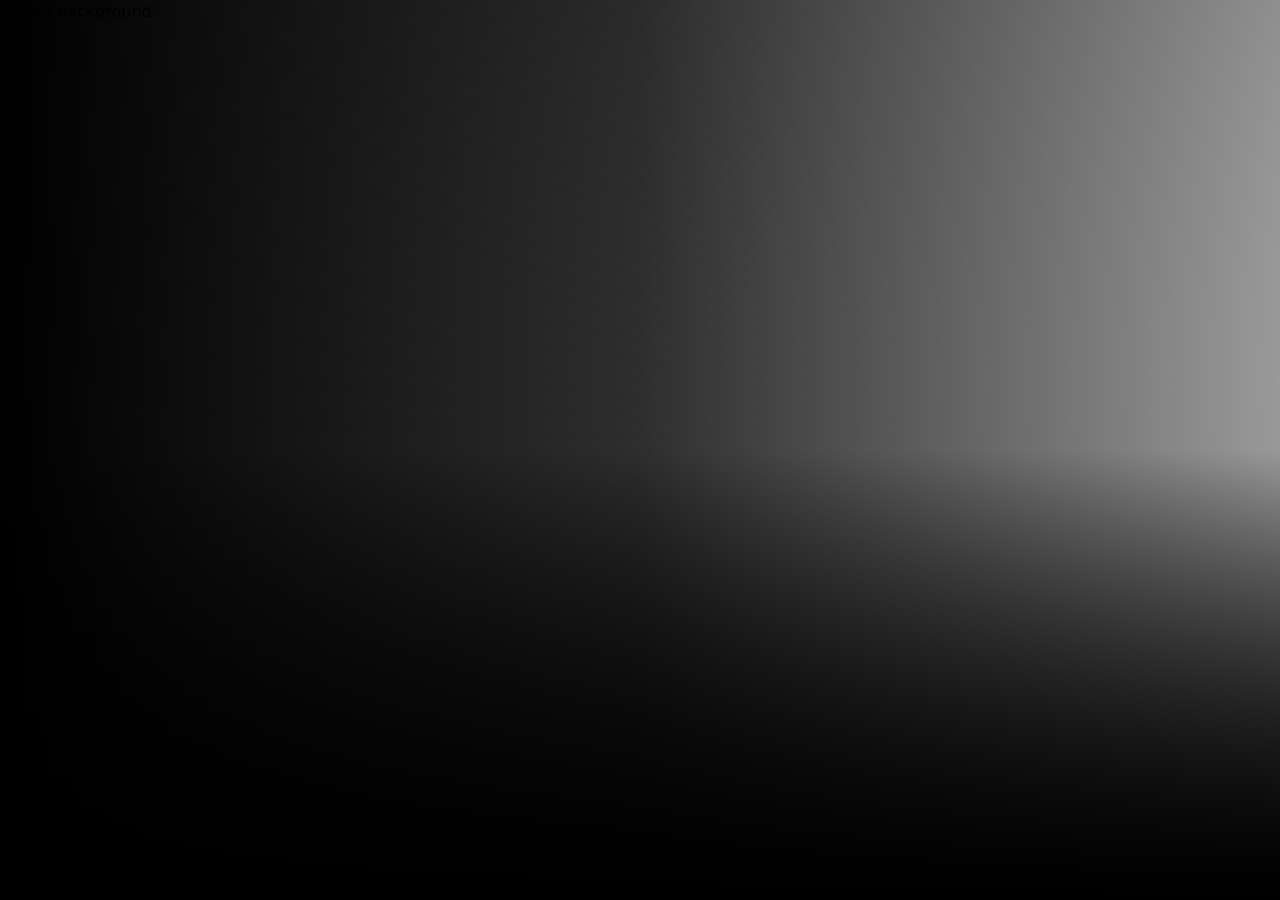
==== index.html @ 531e6e0e "project opened" ====
<!DOCTYPE html>
<html lang="en">
<head>
    <meta charset="UTF-8">
    <meta name="viewport" content="width=device-width, initial-scale=1.0">
    <title>Brutcase | A Showcase Project</title>
    <link rel="stylesheet" href="src/styles.min.css">
    <link rel="stylesheet" href="src/customs.css">
    <!-- arrow down-->
    <link rel="stylesheet" href="https://fonts.googleapis.com/css2?family=Material+Symbols+Outlined:opsz,wght,FILL,GRAD@24,400,0,0&icon_names=arrow_downward" />
</head>
<body>
    <!-- SECTION 1: HERO -->
    <section id="sec1" class="relative w-full h-screen grayscale flex items-center">
        <!-- Gradient Overlays -->
        <div class="absolute inset-0 bg-gradient-to-r from-black via-black/70 to-transparent z-[5]"></div>
        <div class="absolute inset-0 bg-gradient-to-t from-black/80 via-transparent to-black/30 z-[5]"></div>
        <div class="absolute inset-0 bg-gradient-to-t from-black via-black/40 to-black/20 z-[5]"></div>
        
        <img class="absolute bottom-0 left-1/2 -translate-x-1/2 w-full h-full object-cover object-bottom z-[1]"
            src="https://images.unsplash.com/photo-1692808615989-9ca39f10b5c3?q=80&w=2070&auto=format&fit=crop" 
            alt="hero background">
        
        <div id="content" class="reveal-scale relative z-10 flex flex-col w-full text-white px-6 md:px-12 lg:px-24">
            <p class="text-6xl md:text-8xl lg:text-9xl font-bold tracking-widest archivo">BRUTALISM</p>
            <span class="border h-px border-gray-700 w-[25%] my-4"></span>
            <p class="text-lg max-w-xl text-gray-200 playfair">An architectural movement that stripped away pretense to reveal the raw truth of structure, material, and human habitation.</p>
        </div>
        <!-- <span class="material-symbols-outlined text-gray-700 absolute left-1/2 bottom-2 z-[10]">arrow_downward</span> -->
    </section>

    <!-- SECTION 1 -->
    <section id="sec2" class="">

    </section>
    
</body>
</html>
---- src/customs.css ----
/* === FONTS === */
/* Playfair Display */
@import url('https://fonts.googleapis.com/css2?family=Playfair+Display:ital,wght@0,400..900;1,400..900&display=swap');
/* Archivo Black */
@import url('https://fonts.googleapis.com/css2?family=Archivo+Black&family=Playfair+Display:ital,wght@0,400..900;1,400..900&display=swap');
.playfair {
    font-family: "Playfair Display", serif;
    font-optical-sizing: auto;
    font-style: normal;
}
.archivo {
    font-family: "Archivo Black", sans-serif;
    font-weight: 400;
    font-style: normal;
}


/* Selection */
::selection {
    background-color: black;
    color: white;
}



/* ============================================
   CSS-ONLY REVEAL EFFECTS
   No JavaScript required
   ============================================ */

/* Base: elements start hidden, reveal on scroll into view */
.reveal {
  opacity: 0;
  transform: translateY(40px);
  animation: reveal-anim 0.9s cubic-bezier(0.16, 1, 0.3, 1) forwards;
  animation-timeline: view();
  animation-range: entry 15% cover 35%;
}

@keyframes reveal-anim {
  from {
    opacity: 0;
    transform: translateY(40px);
  }
  to {
    opacity: 1;
    transform: translateY(0);
  }
}

/* Direction variants */
.reveal-up {
  opacity: 0;
  transform: translateY(50px);
  animation: reveal-up-anim 0.9s cubic-bezier(0.16, 1, 0.3, 1) forwards;
  animation-timeline: view();
  animation-range: entry 10% cover 30%;
}

@keyframes reveal-up-anim {
  from { opacity: 0; transform: translateY(50px); }
  to { opacity: 1; transform: translateY(0); }
}

.reveal-down {
  opacity: 0;
  transform: translateY(-50px);
  animation: reveal-down-anim 0.9s cubic-bezier(0.16, 1, 0.3, 1) forwards;
  animation-timeline: view();
  animation-range: entry 10% cover 30%;
}

@keyframes reveal-down-anim {
  from { opacity: 0; transform: translateY(-50px); }
  to { opacity: 1; transform: translateY(0); }
}

.reveal-left {
  opacity: 0;
  transform: translateX(60px);
  animation: reveal-left-anim 1s cubic-bezier(0.16, 1, 0.3, 1) forwards;
  animation-timeline: view();
  animation-range: entry 10% cover 30%;
}

@keyframes reveal-left-anim {
  from { opacity: 0; transform: translateX(60px); }
  to { opacity: 1; transform: translateX(0); }
}

.reveal-right {
  opacity: 0;
  transform: translateX(-60px);
  animation: reveal-right-anim 1s cubic-bezier(0.16, 1, 0.3, 1) forwards;
  animation-timeline: view();
  animation-range: entry 10% cover 30%;
}

@keyframes reveal-right-anim {
  from { opacity: 0; transform: translateX(-60px); }
  to { opacity: 1; transform: translateX(0); }
}

/* Scale variants */
.reveal-scale {
  opacity: 0;
  transform: scale(0.9);
  animation: reveal-scale-anim 1s cubic-bezier(0.16, 1, 0.3, 1) forwards;
  animation-timeline: view();
  animation-range: entry 10% cover 35%;
}

@keyframes reveal-scale-anim {
  from { opacity: 0; transform: scale(0.9); }
  to { opacity: 1; transform: scale(1); }
}

.reveal-zoom {
  opacity: 0;
  transform: scale(1.15);
  animation: reveal-zoom-anim 1.2s cubic-bezier(0.16, 1, 0.3, 1) forwards;
  animation-timeline: view();
  animation-range: entry 5% cover 40%;
}

@keyframes reveal-zoom-anim {
  from { opacity: 0; transform: scale(1.15); }
  to { opacity: 1; transform: scale(1); }
}

/* Blur reveal */
.reveal-blur {
  opacity: 0;
  filter: blur(12px);
  animation: reveal-blur-anim 1s cubic-bezier(0.16, 1, 0.3, 1) forwards;
  animation-timeline: view();
  animation-range: entry 10% cover 35%;
}

@keyframes reveal-blur-anim {
  from { opacity: 0; filter: blur(12px); }
  to { opacity: 1; filter: blur(0); }
}

/* Clip reveal (wipe in) */
.reveal-clip {
  opacity: 0;
  clip-path: inset(0 100% 0 0);
  animation: reveal-clip-anim 1.1s cubic-bezier(0.16, 1, 0.3, 1) forwards;
  animation-timeline: view();
  animation-range: entry 10% cover 35%;
}

@keyframes reveal-clip-anim {
  from { opacity: 0; clip-path: inset(0 100% 0 0); }
  to { opacity: 1; clip-path: inset(0 0 0 0); }
}

.reveal-clip-up {
  opacity: 0;
  clip-path: inset(100% 0 0 0);
  animation: reveal-clip-up-anim 1s cubic-bezier(0.16, 1, 0.3, 1) forwards;
  animation-timeline: view();
  animation-range: entry 10% cover 35%;
}

@keyframes reveal-clip-up-anim {
  from { opacity: 0; clip-path: inset(100% 0 0 0); }
  to { opacity: 1; clip-path: inset(0 0 0 0); }
}

/* Rotate reveal */
.reveal-rotate {
  opacity: 0;
  transform: rotate(-5deg) translateY(30px);
  transform-origin: left center;
  animation: reveal-rotate-anim 1s cubic-bezier(0.16, 1, 0.3, 1) forwards;
  animation-timeline: view();
  animation-range: entry 10% cover 35%;
}

@keyframes reveal-rotate-anim {
  from { opacity: 0; transform: rotate(-5deg) translateY(30px); }
  to { opacity: 1; transform: rotate(0) translateY(0); }
}

/* ============================================
   STAGGER (nth-child delays)
   ============================================ */

.stagger > * {
  opacity: 0;
  transform: translateY(25px);
  animation: stagger-anim 0.7s cubic-bezier(0.16, 1, 0.3, 1) forwards;
  animation-timeline: view();
  animation-range: entry 10% cover 30%;
}

.stagger > *:nth-child(1) { animation-delay: 0s; }
.stagger > *:nth-child(2) { animation-delay: 0.1s; }
.stagger > *:nth-child(3) { animation-delay: 0.2s; }
.stagger > *:nth-child(4) { animation-delay: 0.3s; }
.stagger > *:nth-child(5) { animation-delay: 0.4s; }
.stagger > *:nth-child(6) { animation-delay: 0.5s; }
.stagger > *:nth-child(7) { animation-delay: 0.6s; }
.stagger > *:nth-child(8) { animation-delay: 0.7s; }

@keyframes stagger-anim {
  from { opacity: 0; transform: translateY(25px); }
  to { opacity: 1; transform: translateY(0); }
}

/* ============================================
   FALLBACK: @supports for older browsers
   Uses :target and scroll-margin as primitive
   ============================================ */

@supports not (animation-timeline: view()) {
  .reveal,
  .reveal-up,
  .reveal-down,
  .reveal-left,
  .reveal-right,
  .reveal-scale,
  .reveal-zoom,
  .reveal-blur,
  .reveal-clip,
  .reveal-clip-up,
  .reveal-rotate,
  .stagger > * {
    opacity: 1;
    transform: none;
    filter: none;
    clip-path: none;
    animation: none;
  }
}

/* ============================================
   SCROLL-PROGRESS BAR (CSS-only)
   ============================================ */

.progress-bar {
  position: fixed;
  top: 0;
  left: 0;
  height: 2px;
  background: currentColor;
  transform-origin: left;
  animation: progress-grow linear;
  animation-timeline: scroll(root);
  z-index: 9999;
}

@keyframes progress-grow {
  from { transform: scaleX(0); }
  to { transform: scaleX(1); }
}

/* ============================================
   PARALLAX (CSS-only)
   ============================================ */

.parallax {
  transform: translateY(calc(var(--parallax-speed, 0.2) * 100px));
  animation: parallax-anim linear;
  animation-timeline: scroll(root);
}

@keyframes parallax-anim {
  from { transform: translateY(calc(var(--parallax-speed, 0.2) * -50px)); }
  to { transform: translateY(calc(var(--parallax-speed, 0.2) * 50px)); }
}

.parallax-slow { --parallax-speed: 0.1; }
.parallax-fast { --parallax-speed: 0.4; }
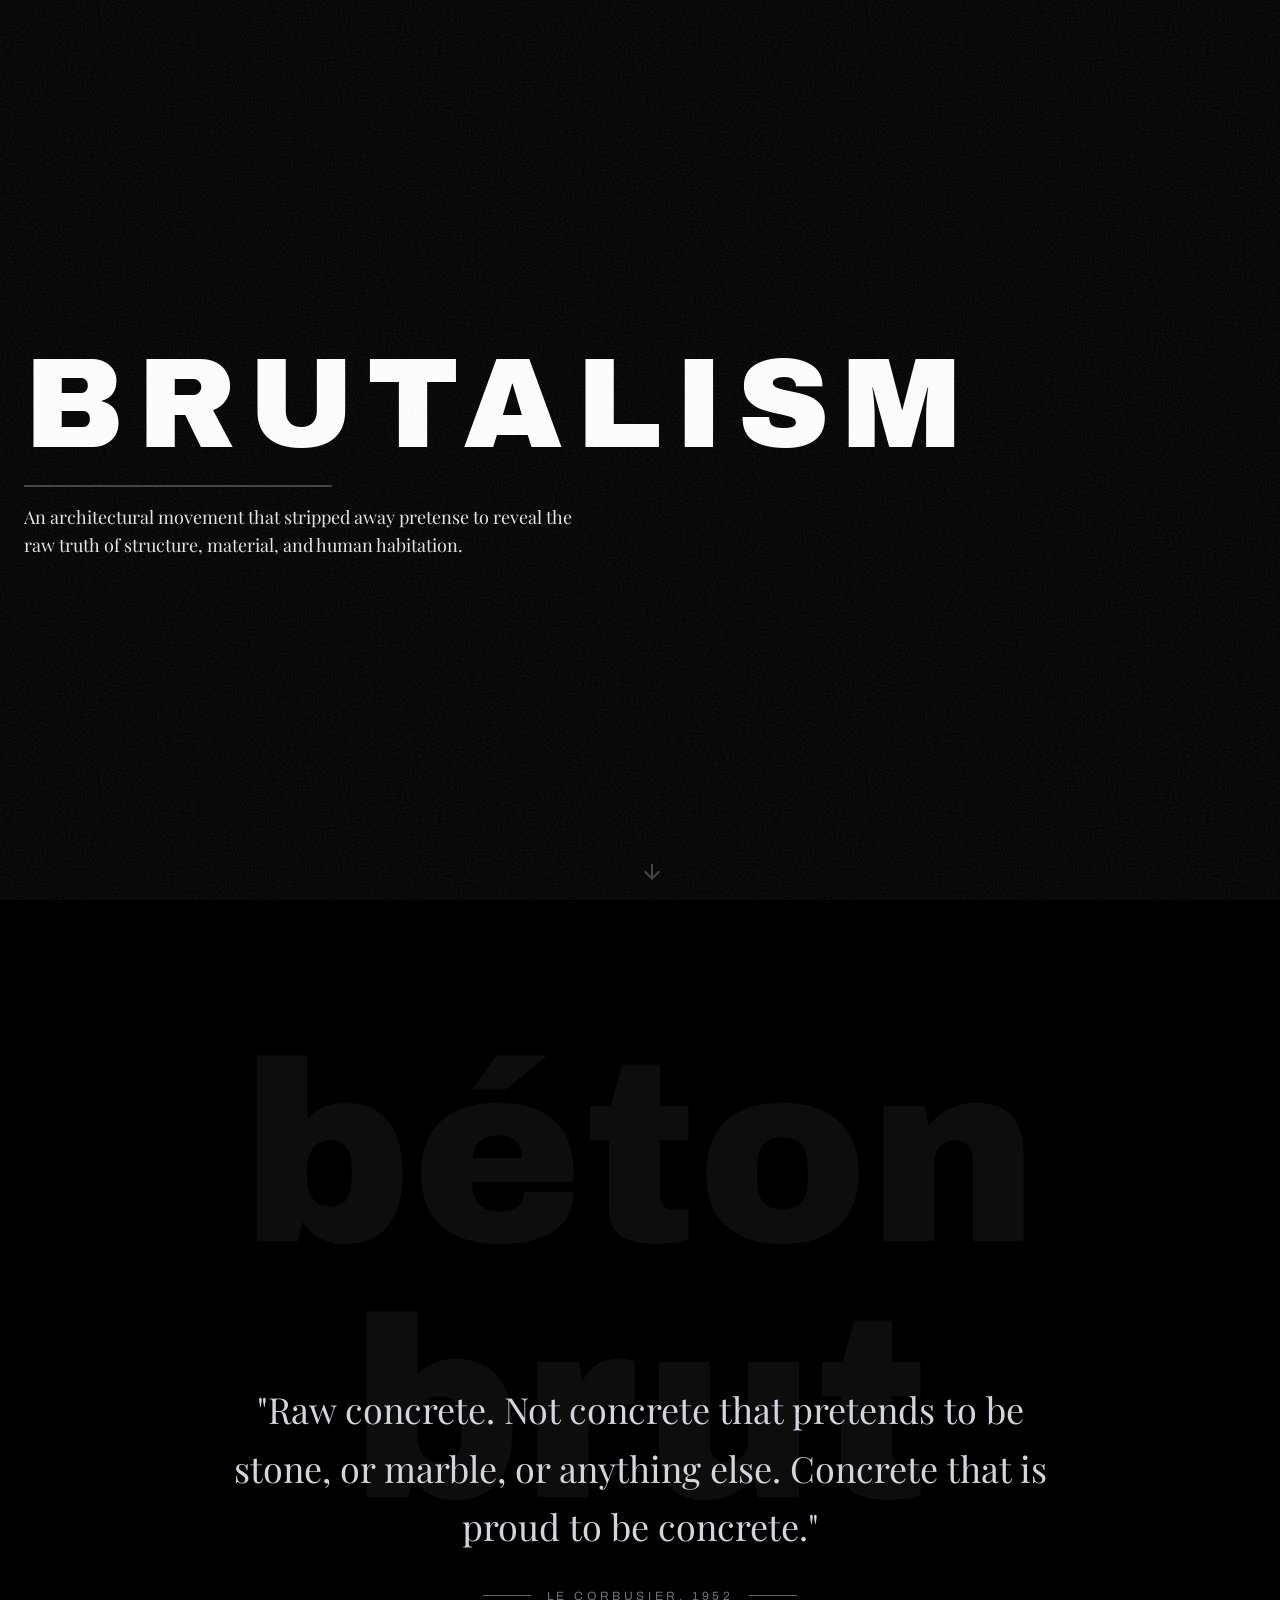
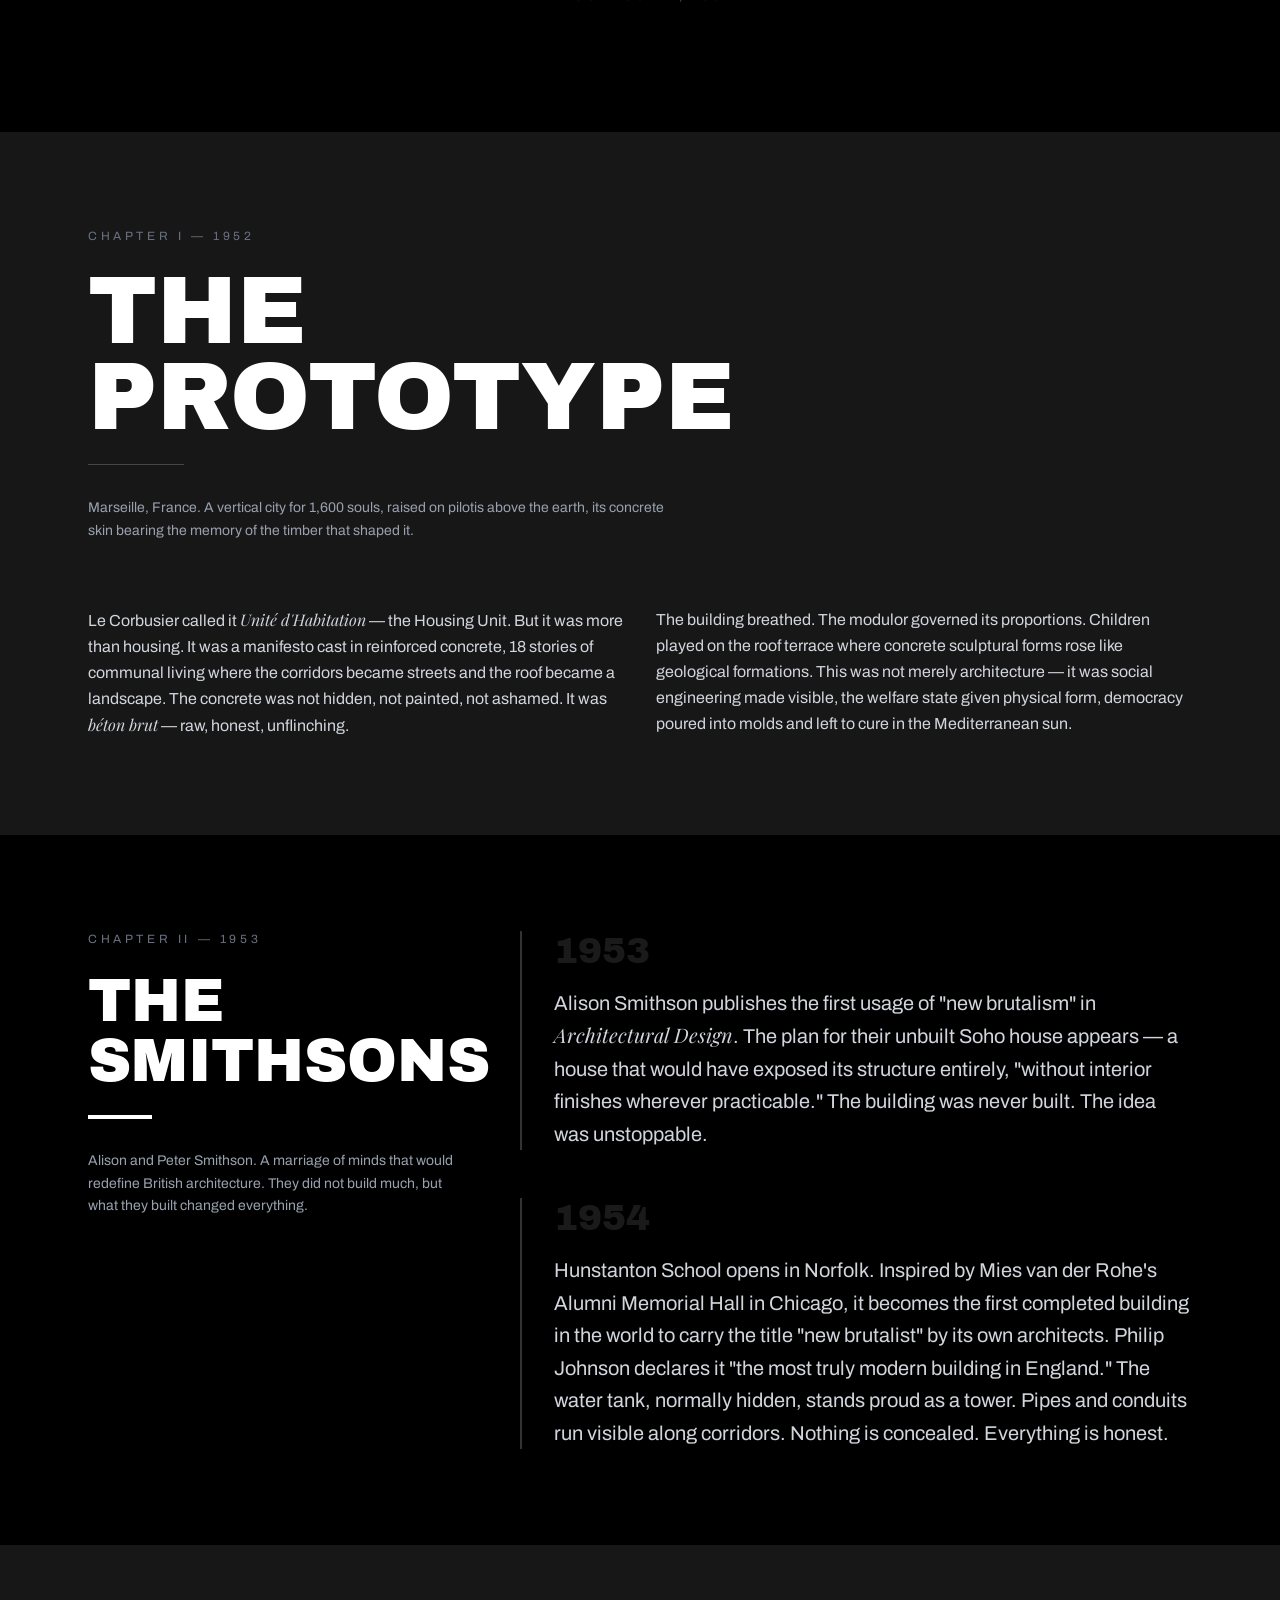
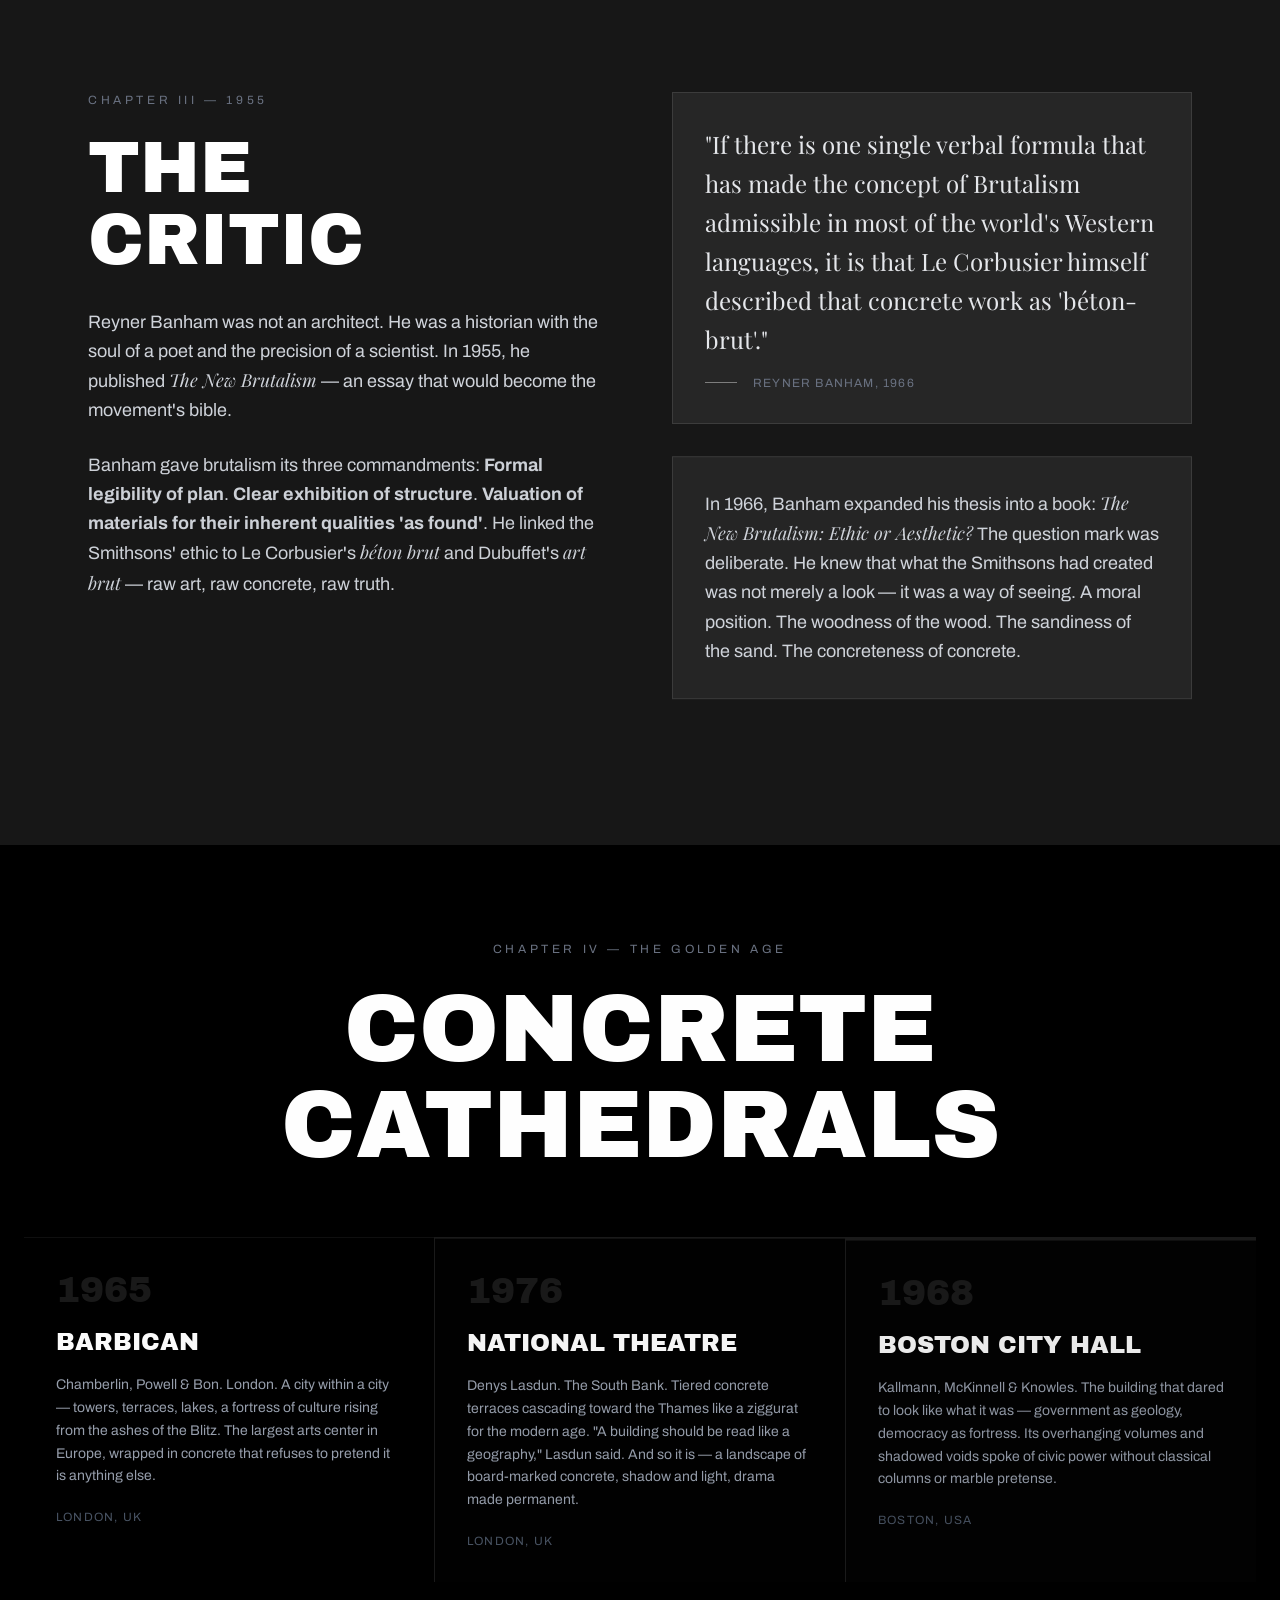
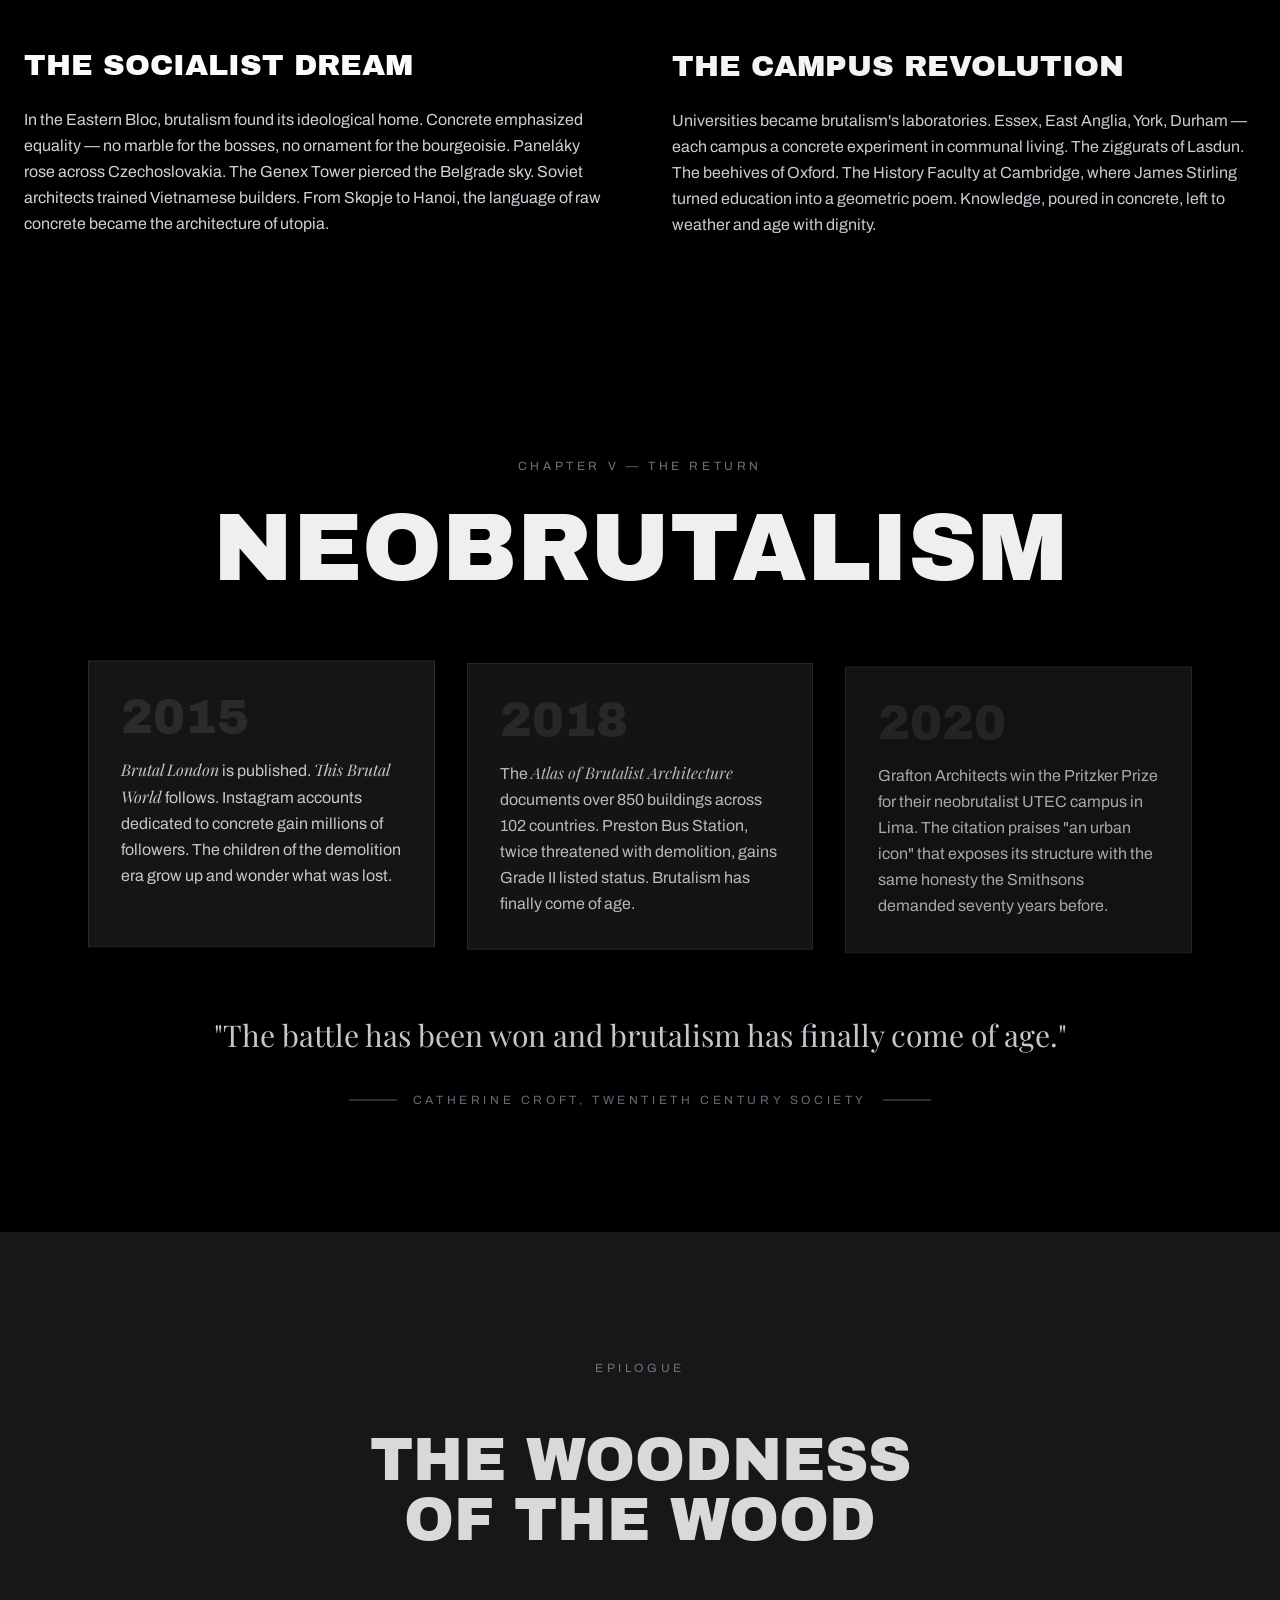
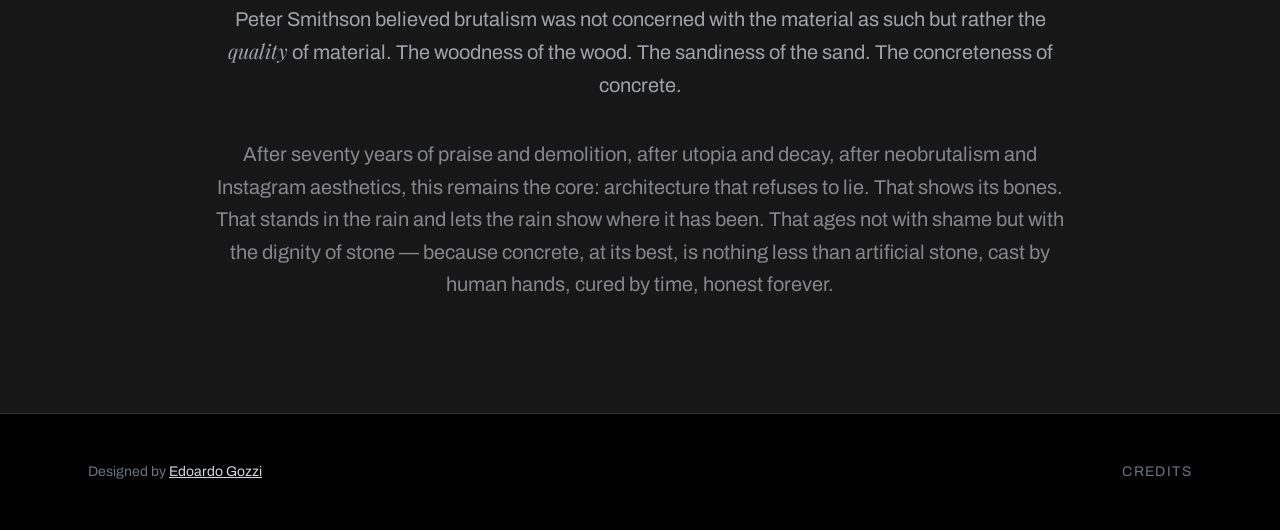
==== commit 5e918f23: "history done" ====
--- a/index.html
+++ b/index.html
@@ -1,5 +1,6 @@
 <!DOCTYPE html>
 <html lang="en">
+
 <head>
     <meta charset="UTF-8">
     <meta name="viewport" content="width=device-width, initial-scale=1.0">
@@ -7,32 +8,331 @@
     <link rel="stylesheet" href="src/styles.min.css">
     <link rel="stylesheet" href="src/customs.css">
     <!-- arrow down-->
-    <link rel="stylesheet" href="https://fonts.googleapis.com/css2?family=Material+Symbols+Outlined:opsz,wght,FILL,GRAD@24,400,0,0&icon_names=arrow_downward" />
+    <link rel="stylesheet"
+        href="https://fonts.googleapis.com/css2?family=Material+Symbols+Outlined:opsz,wght,FILL,GRAD@24,400,0,0&icon_names=arrow_downward" />
+    <!-- JS -->
+    <script type="module" src="src/app.js"></script>
 </head>
-<body>
+
+<body class="bg-black">
+    <!-- noise overlay -->
+    <div class="noise-overlay"></div>
     <!-- SECTION 1: HERO -->
-    <section id="sec1" class="relative w-full h-screen grayscale flex items-center">
+    <section id="sec1" class="relative flex items-center w-full h-screen grayscale">
         <!-- Gradient Overlays -->
         <div class="absolute inset-0 bg-gradient-to-r from-black via-black/70 to-transparent z-[5]"></div>
         <div class="absolute inset-0 bg-gradient-to-t from-black/80 via-transparent to-black/30 z-[5]"></div>
         <div class="absolute inset-0 bg-gradient-to-t from-black via-black/40 to-black/20 z-[5]"></div>
-        
-        <img class="absolute bottom-0 left-1/2 -translate-x-1/2 w-full h-full object-cover object-bottom z-[1]"
-            src="https://images.unsplash.com/photo-1692808615989-9ca39f10b5c3?q=80&w=2070&auto=format&fit=crop" 
+
+        <img class="absolute bottom-0 left-1/2 -translate-x-1/2 w-full h-full object-cover object-bottom z-[1] pointer-events-none"
+            src="https://images.unsplash.com/photo-1692808615989-9ca39f10b5c3?q=80&w=2070&auto=format&fit=crop"
             alt="hero background">
-        
-        <div id="content" class="reveal-scale relative z-10 flex flex-col w-full text-white px-6 md:px-12 lg:px-24">
-            <p class="text-6xl md:text-8xl lg:text-9xl font-bold tracking-widest archivo">BRUTALISM</p>
-            <span class="border h-px border-gray-700 w-[25%] my-4"></span>
-            <p class="text-lg max-w-xl text-gray-200 playfair">An architectural movement that stripped away pretense to reveal the raw truth of structure, material, and human habitation.</p>
-        </div>
-        <!-- <span class="material-symbols-outlined text-gray-700 absolute left-1/2 bottom-2 z-[10]">arrow_downward</span> -->
-    </section>
-
-    <!-- SECTION 1 -->
-    <section id="sec2" class="">
-
-    </section>
-    
+
+        <div id="content" class="relative z-10 flex flex-col w-full px-6 text-white">
+            <p class="text-6xl tracking-widest md:text-8xl lg:text-9xl archivo-display reveal-up">BRUTALISM</p>
+            <span class="border h-px border-gray-700 w-[25%] my-4 reveal-up delay-100"></span>
+            <p class="max-w-xl text-lg text-gray-200 delay-200 playfair reveal-up">An architectural movement that
+                stripped away pretense to reveal the raw truth of structure, material, and human habitation.</p>
+        </div>
+        <span
+            class="material-symbols-outlined text-gray-700 absolute left-1/2 bottom-4 z-[10] pointer-events-none">arrow_downward</span>
+    </section>
+
+    <!-- PRE-SECTION -->
+    <div class="relative py-32 bg-black archivo">
+        <div class="max-w-4xl px-6 mx-auto text-center">
+            <span class="text-[10rem] md:text-[16rem] archivo-display text-white/5 leading-none block select-none">béton
+                brut</span>
+            <div class="relative -mt-24 md:-mt-40">
+                <p class="text-2xl italic leading-relaxed text-gray-300 md:text-4xl playfair reveal-up">
+                    "Raw concrete. Not concrete that pretends to be stone, or marble, or anything else. Concrete that is
+                    proud to be concrete."
+                </p>
+                <div class="flex items-center justify-center gap-4 mt-8">
+                    <div class="w-12 h-px bg-white/40"></div>
+                    <span class="text-xs tracking-[0.3em] text-gray-500 uppercase">Le Corbusier, 1952</span>
+                    <div class="w-12 h-px bg-white/40"></div>
+                </div>
+            </div>
+        </div>
+    </div>
+
+    <section id="sec2" class="relative text-white bg-neutral-900 archivo">
+        <div class="max-w-6xl px-6 py-24 mx-auto">
+
+            <!-- Titolo + sottotitolo -->
+            <div class="mb-16">
+                <span class="text-xs tracking-[0.3em] text-gray-500 uppercase block mb-6">Chapter I — 1952</span>
+                <h2 class="text-6xl md:text-8xl archivo-display mb-6 leading-[0.9] reveal-up">
+                    THE<br>PROTOTYPE
+                </h2>
+                <div class="w-24 h-px mb-8 bg-white/20"></div>
+                <p class="max-w-xl text-sm leading-relaxed text-gray-400">
+                    Marseille, France. A vertical city for 1,600 souls, raised on pilotis above the earth, its
+                    concrete skin bearing the memory of the timber that shaped it.
+                </p>
+            </div>
+
+            <!-- Paragrafi affiancati, larghezza piena -->
+            <div class="grid gap-8 md:grid-cols-2">
+                <p class="leading-relaxed text-gray-300 delay-100 reveal-up">
+                    Le Corbusier called it <em>Unité d'Habitation</em> — the Housing Unit. But it was more than
+                    housing. It was a manifesto cast in reinforced concrete, 18 stories of communal living where
+                    the corridors became streets and the roof became a landscape. The concrete was not hidden,
+                    not painted, not ashamed. It was <em>béton brut</em> — raw, honest, unflinching.
+                </p>
+                <p class="leading-relaxed text-gray-300 delay-200 reveal-up">
+                    The building breathed. The modulor governed its proportions. Children played on the roof
+                    terrace where concrete sculptural forms rose like geological formations. This was not merely
+                    architecture — it was social engineering made visible, the welfare state given physical
+                    form, democracy poured into molds and left to cure in the Mediterranean sun.
+                </p>
+            </div>
+
+        </div>
+    </section>
+
+    <section id="sec3" class="relative text-white bg-black archivo">
+        <div class="max-w-6xl px-6 py-24 mx-auto">
+            <div class="flex flex-col gap-16 md:flex-row">
+                <div class="md:w-1/3">
+                    <span class="text-xs tracking-[0.3em] text-gray-500 uppercase block mb-6">Chapter II — 1953</span>
+                    <h2 class="mb-6 text-5xl md:text-6xl archivo-display reveal-up">
+                        THE<br>SMITHSONS
+                    </h2>
+                    <div class="w-16 h-1 mb-6 bg-white reveal-up"></div>
+                    <p class="text-sm leading-relaxed text-gray-400 delay-100 reveal-up">
+                        Alison and Peter Smithson. A marriage of minds that would redefine British architecture. They
+                        did not build much, but what they built changed everything.
+                    </p>
+                </div>
+
+                <div class="space-y-12 md:w-2/3">
+                    <div class="pl-8 border-l-2 border-white/20 reveal-up">
+                        <span class="block mb-4 text-4xl archivo-display text-white/10">1953</span>
+                        <p class="text-xl leading-relaxed text-gray-300">
+                            Alison Smithson publishes the first usage of "new brutalism" in <em>Architectural
+                                Design</em>. The plan for their unbuilt Soho house appears — a house that would have
+                            exposed its structure entirely, "without interior finishes wherever practicable." The
+                            building was never built. The idea was unstoppable.
+                        </p>
+                    </div>
+
+                    <div class="pl-8 delay-100 border-l-2 border-white/20 reveal-up">
+                        <span class="block mb-4 text-4xl archivo-display text-white/10">1954</span>
+                        <p class="text-xl leading-relaxed text-gray-300">
+                            Hunstanton School opens in Norfolk. Inspired by Mies van der Rohe's Alumni Memorial Hall in
+                            Chicago, it becomes the first completed building in the world to carry the title "new
+                            brutalist" by its own architects. Philip Johnson declares it "the most truly modern building
+                            in England." The water tank, normally hidden, stands proud as a tower. Pipes and conduits
+                            run visible along corridors. Nothing is concealed. Everything is honest.
+                        </p>
+                    </div>
+                </div>
+            </div>
+        </div>
+    </section>
+
+    <section id="sec4" class="relative flex items-center min-h-screen text-white bg-neutral-900 archivo">
+        <div class="max-w-6xl px-6 py-24 mx-auto">
+            <div class="grid items-start gap-16 md:grid-cols-2">
+                <div>
+                    <span class="text-xs tracking-[0.3em] text-gray-500 uppercase block mb-6">Chapter III — 1955</span>
+                    <h2 class="mb-8 text-5xl md:text-7xl archivo-display reveal-up">
+                        THE<br>CRITIC
+                    </h2>
+                    <p class="mb-6 text-lg leading-relaxed text-gray-300 delay-100 reveal-up">
+                        Reyner Banham was not an architect. He was a historian with the soul of a poet and the precision
+                        of a scientist. In 1955, he published <em>The New Brutalism</em> — an essay that would become
+                        the movement's bible.
+                    </p>
+                    <p class="text-lg leading-relaxed text-gray-300 delay-200 reveal-up">
+                        Banham gave brutalism its three commandments: <strong>Formal legibility of plan</strong>.
+                        <strong>Clear exhibition of structure</strong>. <strong>Valuation of materials for their
+                            inherent qualities 'as found'</strong>. He linked the Smithsons' ethic to Le Corbusier's
+                        <em>béton brut</em> and Dubuffet's <em>art brut</em> — raw art, raw concrete, raw truth.
+                    </p>
+                </div>
+
+                <div class="space-y-8">
+                    <div class="p-8 border bg-neutral-800 border-white/10 reveal-up">
+                        <p class="mb-4 text-2xl italic leading-relaxed text-gray-200 playfair">
+                            "If there is one single verbal formula that has made the concept of Brutalism admissible in
+                            most of the world's Western languages, it is that Le Corbusier himself described that
+                            concrete work as 'béton-brut'."
+                        </p>
+                        <div class="flex items-center gap-4">
+                            <div class="w-8 h-px bg-white/40"></div>
+                            <span class="text-xs tracking-widest text-gray-500 uppercase">Reyner Banham, 1966</span>
+                        </div>
+                    </div>
+
+                    <div class="p-8 delay-100 border bg-neutral-800 border-white/10 reveal-up">
+                        <p class="text-lg leading-relaxed text-gray-300">
+                            In 1966, Banham expanded his thesis into a book: <em>The New Brutalism: Ethic or
+                                Aesthetic?</em> The question mark was deliberate. He knew that what the Smithsons had
+                            created was not merely a look — it was a way of seeing. A moral position. The woodness of
+                            the wood. The sandiness of the sand. The concreteness of concrete.
+                        </p>
+                    </div>
+                </div>
+            </div>
+        </div>
+    </section>
+
+    <section id="sec5" class="relative text-white bg-black archivo">
+        <div class="px-6 py-24 mx-auto max-w-7xl">
+            <div class="mb-16 text-center">
+                <span class="text-xs tracking-[0.3em] text-gray-500 uppercase block mb-6">Chapter IV — The Golden
+                    Age</span>
+                <h2 class="text-6xl md:text-8xl archivo-display reveal-up">
+                    CONCRETE CATHEDRALS
+                </h2>
+            </div>
+
+            <div class="grid gap-px md:grid-cols-3 bg-white/10">
+                <!-- Barbican -->
+                <div class="p-8 bg-black reveal-up">
+                    <span class="block mb-4 text-4xl archivo-display text-white/10">1965</span>
+                    <h3 class="mb-4 text-2xl archivo-display">BARBICAN</h3>
+                    <p class="mb-4 text-sm leading-relaxed text-gray-400">
+                        Chamberlin, Powell & Bon. London. A city within a city — towers, terraces, lakes, a fortress of
+                        culture rising from the ashes of the Blitz. The largest arts center in Europe, wrapped in
+                        concrete that refuses to pretend it is anything else.
+                    </p>
+                    <span class="text-xs tracking-widest text-gray-600 uppercase">London, UK</span>
+                </div>
+
+                <!-- National Theatre -->
+                <div class="p-8 delay-100 bg-black reveal-up">
+                    <span class="block mb-4 text-4xl archivo-display text-white/10">1976</span>
+                    <h3 class="mb-4 text-2xl archivo-display">NATIONAL THEATRE</h3>
+                    <p class="mb-4 text-sm leading-relaxed text-gray-400">
+                        Denys Lasdun. The South Bank. Tiered concrete terraces cascading toward the Thames like a
+                        ziggurat for the modern age. "A building should be read like a geography," Lasdun said. And so
+                        it is — a landscape of board-marked concrete, shadow and light, drama made permanent.
+                    </p>
+                    <span class="text-xs tracking-widest text-gray-600 uppercase">London, UK</span>
+                </div>
+
+                <!-- Boston City Hall -->
+                <div class="p-8 delay-200 bg-black reveal-up">
+                    <span class="block mb-4 text-4xl archivo-display text-white/10">1968</span>
+                    <h3 class="mb-4 text-2xl archivo-display">BOSTON CITY HALL</h3>
+                    <p class="mb-4 text-sm leading-relaxed text-gray-400">
+                        Kallmann, McKinnell & Knowles. The building that dared to look like what it was — government as
+                        geology, democracy as fortress. Its overhanging volumes and shadowed voids spoke of civic power
+                        without classical columns or marble pretense.
+                    </p>
+                    <span class="text-xs tracking-widest text-gray-600 uppercase">Boston, USA</span>
+                </div>
+            </div>
+
+            <div class="grid gap-16 mt-16 md:grid-cols-2">
+                <div class="reveal-up">
+                    <h3 class="mb-6 text-3xl archivo-display">THE SOCIALIST DREAM</h3>
+                    <p class="leading-relaxed text-gray-300">
+                        In the Eastern Bloc, brutalism found its ideological home. Concrete emphasized equality — no
+                        marble for the bosses, no ornament for the bourgeoisie. Paneláky rose across Czechoslovakia. The
+                        Genex Tower pierced the Belgrade sky. Soviet architects trained Vietnamese builders. From Skopje
+                        to Hanoi, the language of raw concrete became the architecture of utopia.
+                    </p>
+                </div>
+                <div class="delay-100 reveal-up">
+                    <h3 class="mb-6 text-3xl archivo-display">THE CAMPUS REVOLUTION</h3>
+                    <p class="leading-relaxed text-gray-300">
+                        Universities became brutalism's laboratories. Essex, East Anglia, York, Durham — each campus a
+                        concrete experiment in communal living. The ziggurats of Lasdun. The beehives of Oxford. The
+                        History Faculty at Cambridge, where James Stirling turned education into a geometric poem.
+                        Knowledge, poured in concrete, left to weather and age with dignity.
+                    </p>
+                </div>
+            </div>
+        </div>
+    </section>
+
+    <section id="sec6" class="relative flex items-center justify-center min-h-screen text-white bg-black archivo">
+        <div class="w-full max-w-6xl px-6 py-24 mx-auto">
+            <div class="items-center w-full mb-16 text-center">
+                <span class="text-xs tracking-[0.3em] text-gray-500 uppercase block mb-6">Chapter V — The Return</span>
+                <h2 class="text-6xl md:text-8xl archivo-display reveal-up">
+                    NEOBRUTALISM
+                </h2>
+            </div>
+
+            <div class="grid gap-8 mb-16 md:grid-cols-3">
+                <div class="p-8 border bg-neutral-900 border-white/10 reveal-up">
+                    <span class="block mb-4 text-5xl archivo-display text-white/10">2015</span>
+                    <p class="leading-relaxed text-gray-300">
+                        <em>Brutal London</em> is published. <em>This Brutal World</em> follows. Instagram accounts
+                        dedicated to concrete gain millions of followers. The children of the demolition era grow up and
+                        wonder what was lost.
+                    </p>
+                </div>
+
+                <div class="p-8 delay-100 border bg-neutral-900 border-white/10 reveal-up">
+                    <span class="block mb-4 text-5xl archivo-display text-white/10">2018</span>
+                    <p class="leading-relaxed text-gray-300">
+                        The <em>Atlas of Brutalist Architecture</em> documents over 850 buildings across 102 countries.
+                        Preston Bus Station, twice threatened with demolition, gains Grade II listed status. Brutalism
+                        has finally come of age.
+                    </p>
+                </div>
+
+                <div class="p-8 delay-200 border bg-neutral-900 border-white/10 reveal-up">
+                    <span class="block mb-4 text-5xl archivo-display text-white/10">2020</span>
+                    <p class="leading-relaxed text-gray-300">
+                        Grafton Architects win the Pritzker Prize for their neobrutalist UTEC campus in Lima. The
+                        citation praises "an urban icon" that exposes its structure with the same honesty the Smithsons
+                        demanded seventy years before.
+                    </p>
+                </div>
+            </div>
+
+            <div class="w-full mx-auto text-center reveal-up">
+                <p class="mb-8 text-2xl italic leading-relaxed text-gray-300 md:text-3xl playfair">
+                    "The battle has been won and brutalism has finally come of age."
+                </p>
+                <div class="flex items-center justify-center gap-4">
+                    <div class="w-12 h-px bg-white/40"></div>
+                    <span class="text-xs tracking-[0.3em] text-gray-500 uppercase">Catherine Croft, Twentieth Century
+                        Society</span>
+                    <div class="w-12 h-px bg-white/40"></div>
+                </div>
+            </div>
+        </div>
+    </section>
+
+    <section id="sec7" class="relative py-32 text-white bg-neutral-900 archivo">
+        <div class="max-w-4xl px-6 mx-auto text-center">
+            <span class="text-xs tracking-[0.3em] text-gray-500 uppercase block mb-12">Epilogue</span>
+
+            <h2 class="mb-12 text-4xl md:text-6xl archivo-display reveal-up">
+                THE WOODNESS<br>OF THE WOOD
+            </h2>
+
+            <p class="mb-8 text-xl leading-relaxed text-gray-300 delay-100 reveal-up">
+                Peter Smithson believed brutalism was not concerned with the material as such but rather the
+                <em>quality</em> of material. The woodness of the wood. The sandiness of the sand. The concreteness of
+                concrete.
+            </p>
+
+            <p class="text-xl leading-relaxed text-gray-300 delay-200 reveal-up">
+                After seventy years of praise and demolition, after utopia and decay, after neobrutalism and Instagram
+                aesthetics, this remains the core: architecture that refuses to lie. That shows its bones. That stands
+                in the rain and lets the rain show where it has been. That ages not with shame but with the dignity of
+                stone — because concrete, at its best, is nothing less than artificial stone, cast by human hands, cured
+                by time, honest forever.
+            </p>
+
+        </div>
+    </section>
+
+    <footer class="text-white bg-black border-t border-white/20 archivo">
+        <div class="flex flex-col items-center justify-between max-w-6xl gap-4 px-6 py-12 mx-auto md:flex-row">
+            <span class="text-sm text-gray-500">Designed by <a href="https://github.com/toohightocode" class="text-gray-300 underline">Edoardo Gozzi</a></span>
+            <a href="src/credits.html" class="text-sm tracking-widest text-gray-500 uppercase transition-colors duration-300 hover:text-white">Credits</a>
+        </div>
+    </footer>
 </body>
 </html>
--- a/src/styles.min.css
+++ b/src/styles.min.css
@@ -0,0 +1,1160 @@
+/*! tailwindcss v4.2.1 | MIT License | https://tailwindcss.com */
+@layer properties;
+@layer theme, base, components, utilities;
+@layer theme {
+  :root, :host {
+    --font-sans: ui-sans-serif, system-ui, sans-serif, 'Apple Color Emoji', 'Segoe UI Emoji', 'Segoe UI Symbol',
+    'Noto Color Emoji';
+    --font-mono: ui-monospace, SFMono-Regular, Menlo, Monaco, Consolas, 'Liberation Mono', 'Courier New',
+    monospace;
+    --color-gray-200: oklch(92.8% 0.006 264.531);
+    --color-gray-300: oklch(87.2% 0.01 258.338);
+    --color-gray-400: oklch(70.7% 0.022 261.325);
+    --color-gray-500: oklch(55.1% 0.027 264.364);
+    --color-gray-600: oklch(44.6% 0.03 256.802);
+    --color-gray-700: oklch(37.3% 0.034 259.733);
+    --color-neutral-200: oklch(92.2% 0 0);
+    --color-neutral-400: oklch(70.8% 0 0);
+    --color-neutral-800: oklch(26.9% 0 0);
+    --color-neutral-900: oklch(20.5% 0 0);
+    --color-black: #000;
+    --color-white: #fff;
+    --spacing: 0.25rem;
+    --container-xl: 36rem;
+    --container-2xl: 42rem;
+    --container-3xl: 48rem;
+    --container-4xl: 56rem;
+    --container-6xl: 72rem;
+    --container-7xl: 80rem;
+    --text-xs: 0.75rem;
+    --text-xs--line-height: calc(1 / 0.75);
+    --text-sm: 0.875rem;
+    --text-sm--line-height: calc(1.25 / 0.875);
+    --text-lg: 1.125rem;
+    --text-lg--line-height: calc(1.75 / 1.125);
+    --text-xl: 1.25rem;
+    --text-xl--line-height: calc(1.75 / 1.25);
+    --text-2xl: 1.5rem;
+    --text-2xl--line-height: calc(2 / 1.5);
+    --text-3xl: 1.875rem;
+    --text-3xl--line-height: calc(2.25 / 1.875);
+    --text-4xl: 2.25rem;
+    --text-4xl--line-height: calc(2.5 / 2.25);
+    --text-5xl: 3rem;
+    --text-5xl--line-height: 1;
+    --text-6xl: 3.75rem;
+    --text-6xl--line-height: 1;
+    --text-7xl: 4.5rem;
+    --text-7xl--line-height: 1;
+    --text-8xl: 6rem;
+    --text-8xl--line-height: 1;
+    --text-9xl: 8rem;
+    --text-9xl--line-height: 1;
+    --font-weight-bold: 700;
+    --tracking-widest: 0.1em;
+    --leading-relaxed: 1.625;
+    --default-transition-duration: 150ms;
+    --default-transition-timing-function: cubic-bezier(0.4, 0, 0.2, 1);
+    --default-font-family: var(--font-sans);
+    --default-mono-font-family: var(--font-mono);
+  }
+}
+@layer base {
+  *, ::after, ::before, ::backdrop, ::file-selector-button {
+    box-sizing: border-box;
+    margin: 0;
+    padding: 0;
+    border: 0 solid;
+  }
+  html, :host {
+    line-height: 1.5;
+    -webkit-text-size-adjust: 100%;
+    tab-size: 4;
+    font-family: var(--default-font-family, ui-sans-serif, system-ui, sans-serif, 'Apple Color Emoji', 'Segoe UI Emoji', 'Segoe UI Symbol', 'Noto Color Emoji');
+    font-feature-settings: var(--default-font-feature-settings, normal);
+    font-variation-settings: var(--default-font-variation-settings, normal);
+    -webkit-tap-highlight-color: transparent;
+  }
+  hr {
+    height: 0;
+    color: inherit;
+    border-top-width: 1px;
+  }
+  abbr:where([title]) {
+    -webkit-text-decoration: underline dotted;
+    text-decoration: underline dotted;
+  }
+  h1, h2, h3, h4, h5, h6 {
+    font-size: inherit;
+    font-weight: inherit;
+  }
+  a {
+    color: inherit;
+    -webkit-text-decoration: inherit;
+    text-decoration: inherit;
+  }
+  b, strong {
+    font-weight: bolder;
+  }
+  code, kbd, samp, pre {
+    font-family: var(--default-mono-font-family, ui-monospace, SFMono-Regular, Menlo, Monaco, Consolas, 'Liberation Mono', 'Courier New', monospace);
+    font-feature-settings: var(--default-mono-font-feature-settings, normal);
+    font-variation-settings: var(--default-mono-font-variation-settings, normal);
+    font-size: 1em;
+  }
+  small {
+    font-size: 80%;
+  }
+  sub, sup {
+    font-size: 75%;
+    line-height: 0;
+    position: relative;
+    vertical-align: baseline;
+  }
+  sub {
+    bottom: -0.25em;
+  }
+  sup {
+    top: -0.5em;
+  }
+  table {
+    text-indent: 0;
+    border-color: inherit;
+    border-collapse: collapse;
+  }
+  :-moz-focusring {
+    outline: auto;
+  }
+  progress {
+    vertical-align: baseline;
+  }
+  summary {
+    display: list-item;
+  }
+  ol, ul, menu {
+    list-style: none;
+  }
+  img, svg, video, canvas, audio, iframe, embed, object {
+    display: block;
+    vertical-align: middle;
+  }
+  img, video {
+    max-width: 100%;
+    height: auto;
+  }
+  button, input, select, optgroup, textarea, ::file-selector-button {
+    font: inherit;
+    font-feature-settings: inherit;
+    font-variation-settings: inherit;
+    letter-spacing: inherit;
+    color: inherit;
+    border-radius: 0;
+    background-color: transparent;
+    opacity: 1;
+  }
+  :where(select:is([multiple], [size])) optgroup {
+    font-weight: bolder;
+  }
+  :where(select:is([multiple], [size])) optgroup option {
+    padding-inline-start: 20px;
+  }
+  ::file-selector-button {
+    margin-inline-end: 4px;
+  }
+  ::placeholder {
+    opacity: 1;
+  }
+  @supports (not (-webkit-appearance: -apple-pay-button))  or (contain-intrinsic-size: 1px) {
+    ::placeholder {
+      color: currentcolor;
+      @supports (color: color-mix(in lab, red, red)) {
+        color: color-mix(in oklab, currentcolor 50%, transparent);
+      }
+    }
+  }
+  textarea {
+    resize: vertical;
+  }
+  ::-webkit-search-decoration {
+    -webkit-appearance: none;
+  }
+  ::-webkit-date-and-time-value {
+    min-height: 1lh;
+    text-align: inherit;
+  }
+  ::-webkit-datetime-edit {
+    display: inline-flex;
+  }
+  ::-webkit-datetime-edit-fields-wrapper {
+    padding: 0;
+  }
+  ::-webkit-datetime-edit, ::-webkit-datetime-edit-year-field, ::-webkit-datetime-edit-month-field, ::-webkit-datetime-edit-day-field, ::-webkit-datetime-edit-hour-field, ::-webkit-datetime-edit-minute-field, ::-webkit-datetime-edit-second-field, ::-webkit-datetime-edit-millisecond-field, ::-webkit-datetime-edit-meridiem-field {
+    padding-block: 0;
+  }
+  ::-webkit-calendar-picker-indicator {
+    line-height: 1;
+  }
+  :-moz-ui-invalid {
+    box-shadow: none;
+  }
+  button, input:where([type='button'], [type='reset'], [type='submit']), ::file-selector-button {
+    appearance: button;
+  }
+  ::-webkit-inner-spin-button, ::-webkit-outer-spin-button {
+    height: auto;
+  }
+  [hidden]:where(:not([hidden='until-found'])) {
+    display: none !important;
+  }
+}
+@layer utilities {
+  .pointer-events-none {
+    pointer-events: none;
+  }
+  .visible {
+    visibility: visible;
+  }
+  .absolute {
+    position: absolute;
+  }
+  .fixed {
+    position: fixed;
+  }
+  .relative {
+    position: relative;
+  }
+  .static {
+    position: static;
+  }
+  .inset-0 {
+    inset: calc(var(--spacing) * 0);
+  }
+  .start {
+    inset-inline-start: var(--spacing);
+  }
+  .end {
+    inset-inline-end: var(--spacing);
+  }
+  .bottom-0 {
+    bottom: calc(var(--spacing) * 0);
+  }
+  .bottom-4 {
+    bottom: calc(var(--spacing) * 4);
+  }
+  .left-1\/2 {
+    left: calc(1 / 2 * 100%);
+  }
+  .z-10 {
+    z-index: 10;
+  }
+  .z-\[1\] {
+    z-index: 1;
+  }
+  .z-\[5\] {
+    z-index: 5;
+  }
+  .z-\[10\] {
+    z-index: 10;
+  }
+  .mx-auto {
+    margin-inline: auto;
+  }
+  .my-4 {
+    margin-block: calc(var(--spacing) * 4);
+  }
+  .-mt-24 {
+    margin-top: calc(var(--spacing) * -24);
+  }
+  .mt-8 {
+    margin-top: calc(var(--spacing) * 8);
+  }
+  .mt-16 {
+    margin-top: calc(var(--spacing) * 16);
+  }
+  .mb-4 {
+    margin-bottom: calc(var(--spacing) * 4);
+  }
+  .mb-6 {
+    margin-bottom: calc(var(--spacing) * 6);
+  }
+  .mb-8 {
+    margin-bottom: calc(var(--spacing) * 8);
+  }
+  .mb-12 {
+    margin-bottom: calc(var(--spacing) * 12);
+  }
+  .mb-16 {
+    margin-bottom: calc(var(--spacing) * 16);
+  }
+  .block {
+    display: block;
+  }
+  .flex {
+    display: flex;
+  }
+  .grid {
+    display: grid;
+  }
+  .hidden {
+    display: none;
+  }
+  .inline {
+    display: inline;
+  }
+  .inline-block {
+    display: inline-block;
+  }
+  .inline-flex {
+    display: inline-flex;
+  }
+  .h-1 {
+    height: calc(var(--spacing) * 1);
+  }
+  .h-4 {
+    height: calc(var(--spacing) * 4);
+  }
+  .h-full {
+    height: 100%;
+  }
+  .h-px {
+    height: 1px;
+  }
+  .h-screen {
+    height: 100vh;
+  }
+  .min-h-screen {
+    min-height: 100vh;
+  }
+  .w-4 {
+    width: calc(var(--spacing) * 4);
+  }
+  .w-8 {
+    width: calc(var(--spacing) * 8);
+  }
+  .w-12 {
+    width: calc(var(--spacing) * 12);
+  }
+  .w-16 {
+    width: calc(var(--spacing) * 16);
+  }
+  .w-24 {
+    width: calc(var(--spacing) * 24);
+  }
+  .w-\[25\%\] {
+    width: 25%;
+  }
+  .w-\[72rem\] {
+    width: 72rem;
+  }
+  .w-full {
+    width: 100%;
+  }
+  .max-w-2xl {
+    max-width: var(--container-2xl);
+  }
+  .max-w-3xl {
+    max-width: var(--container-3xl);
+  }
+  .max-w-4xl {
+    max-width: var(--container-4xl);
+  }
+  .max-w-6xl {
+    max-width: var(--container-6xl);
+  }
+  .max-w-7xl {
+    max-width: var(--container-7xl);
+  }
+  .max-w-xl {
+    max-width: var(--container-xl);
+  }
+  .grow {
+    flex-grow: 1;
+  }
+  .-translate-x-1\/2 {
+    --tw-translate-x: calc(calc(1 / 2 * 100%) * -1);
+    translate: var(--tw-translate-x) var(--tw-translate-y);
+  }
+  .rotate-180 {
+    rotate: 180deg;
+  }
+  .transform {
+    transform: var(--tw-rotate-x,) var(--tw-rotate-y,) var(--tw-rotate-z,) var(--tw-skew-x,) var(--tw-skew-y,);
+  }
+  .resize {
+    resize: both;
+  }
+  .flex-col {
+    flex-direction: column;
+  }
+  .items-center {
+    align-items: center;
+  }
+  .items-start {
+    align-items: flex-start;
+  }
+  .justify-between {
+    justify-content: space-between;
+  }
+  .justify-center {
+    justify-content: center;
+  }
+  .gap-3 {
+    gap: calc(var(--spacing) * 3);
+  }
+  .gap-4 {
+    gap: calc(var(--spacing) * 4);
+  }
+  .gap-8 {
+    gap: calc(var(--spacing) * 8);
+  }
+  .gap-16 {
+    gap: calc(var(--spacing) * 16);
+  }
+  .gap-px {
+    gap: 1px;
+  }
+  .space-y-4 {
+    :where(& > :not(:last-child)) {
+      --tw-space-y-reverse: 0;
+      margin-block-start: calc(calc(var(--spacing) * 4) * var(--tw-space-y-reverse));
+      margin-block-end: calc(calc(var(--spacing) * 4) * calc(1 - var(--tw-space-y-reverse)));
+    }
+  }
+  .space-y-6 {
+    :where(& > :not(:last-child)) {
+      --tw-space-y-reverse: 0;
+      margin-block-start: calc(calc(var(--spacing) * 6) * var(--tw-space-y-reverse));
+      margin-block-end: calc(calc(var(--spacing) * 6) * calc(1 - var(--tw-space-y-reverse)));
+    }
+  }
+  .space-y-8 {
+    :where(& > :not(:last-child)) {
+      --tw-space-y-reverse: 0;
+      margin-block-start: calc(calc(var(--spacing) * 8) * var(--tw-space-y-reverse));
+      margin-block-end: calc(calc(var(--spacing) * 8) * calc(1 - var(--tw-space-y-reverse)));
+    }
+  }
+  .space-y-12 {
+    :where(& > :not(:last-child)) {
+      --tw-space-y-reverse: 0;
+      margin-block-start: calc(calc(var(--spacing) * 12) * var(--tw-space-y-reverse));
+      margin-block-end: calc(calc(var(--spacing) * 12) * calc(1 - var(--tw-space-y-reverse)));
+    }
+  }
+  .border {
+    border-style: var(--tw-border-style);
+    border-width: 1px;
+  }
+  .border-t {
+    border-top-style: var(--tw-border-style);
+    border-top-width: 1px;
+  }
+  .border-b {
+    border-bottom-style: var(--tw-border-style);
+    border-bottom-width: 1px;
+  }
+  .border-l-2 {
+    border-left-style: var(--tw-border-style);
+    border-left-width: 2px;
+  }
+  .border-gray-700 {
+    border-color: var(--color-gray-700);
+  }
+  .border-white {
+    border-color: var(--color-white);
+  }
+  .border-white\/10 {
+    border-color: color-mix(in srgb, #fff 10%, transparent);
+    @supports (color: color-mix(in lab, red, red)) {
+      border-color: color-mix(in oklab, var(--color-white) 10%, transparent);
+    }
+  }
+  .border-white\/20 {
+    border-color: color-mix(in srgb, #fff 20%, transparent);
+    @supports (color: color-mix(in lab, red, red)) {
+      border-color: color-mix(in oklab, var(--color-white) 20%, transparent);
+    }
+  }
+  .bg-black {
+    background-color: var(--color-black);
+  }
+  .bg-neutral-800 {
+    background-color: var(--color-neutral-800);
+  }
+  .bg-neutral-900 {
+    background-color: var(--color-neutral-900);
+  }
+  .bg-white {
+    background-color: var(--color-white);
+  }
+  .bg-white\/10 {
+    background-color: color-mix(in srgb, #fff 10%, transparent);
+    @supports (color: color-mix(in lab, red, red)) {
+      background-color: color-mix(in oklab, var(--color-white) 10%, transparent);
+    }
+  }
+  .bg-white\/20 {
+    background-color: color-mix(in srgb, #fff 20%, transparent);
+    @supports (color: color-mix(in lab, red, red)) {
+      background-color: color-mix(in oklab, var(--color-white) 20%, transparent);
+    }
+  }
+  .bg-white\/40 {
+    background-color: color-mix(in srgb, #fff 40%, transparent);
+    @supports (color: color-mix(in lab, red, red)) {
+      background-color: color-mix(in oklab, var(--color-white) 40%, transparent);
+    }
+  }
+  .bg-gradient-to-r {
+    --tw-gradient-position: to right in oklab;
+    background-image: linear-gradient(var(--tw-gradient-stops));
+  }
+  .bg-gradient-to-t {
+    --tw-gradient-position: to top in oklab;
+    background-image: linear-gradient(var(--tw-gradient-stops));
+  }
+  .bg-\[url\(\'https\:\/\/images\.unsplash\.com\/photo-1546414701-81cc6963c67f\?q\=80\&w\=2144\&auto\=format\&fit\=crop\&ixlib\=rb-4\.1\.0\&ixid\=M3wxMjA3fDB8MHxwaG90by1wYWdlfHx8fGVufDB8fHx8fA\%3D\%3D\'\)\] {
+    background-image: url('https://images.unsplash.com/photo-1546414701-81cc6963c67f?q=80&w=2144&auto=format&fit=crop&ixlib=rb-4.1.0&ixid=M3wxMjA3fDB8MHxwaG90by1wYWdlfHx8fGVufDB8fHx8fA%3D%3D');
+  }
+  .bg-\[url\(\'https\:\/\/images\.unsplash\.com\/photo-1579492450119-80542d516179\?q\=80\&w\=2070\&auto\=format\&fit\=crop\&ixlib\=rb-4\.1\.0\&ixid\=M3wxMjA3fDB8MHxwaG90by1wYWdlfHx8fGVufDB8fHx8fA\%3D\%3D\'\)\] {
+    background-image: url('https://images.unsplash.com/photo-1579492450119-80542d516179?q=80&w=2070&auto=format&fit=crop&ixlib=rb-4.1.0&ixid=M3wxMjA3fDB8MHxwaG90by1wYWdlfHx8fGVufDB8fHx8fA%3D%3D');
+  }
+  .bg-\[url\(\'https\:\/\/images\.unsplash\.com\/photo-1619021238363-c46d34942f3b\?q\=80\&w\=2070\&auto\=format\&fit\=crop\&ixlib\=rb-4\.1\.0\&ixid\=M3wxMjA3fDB8MHxwaG90by1wYWdlfHx8fGVufDB8fHx8fA\%3D\%3D\'\)\] {
+    background-image: url('https://images.unsplash.com/photo-1619021238363-c46d34942f3b?q=80&w=2070&auto=format&fit=crop&ixlib=rb-4.1.0&ixid=M3wxMjA3fDB8MHxwaG90by1wYWdlfHx8fGVufDB8fHx8fA%3D%3D');
+  }
+  .from-black {
+    --tw-gradient-from: var(--color-black);
+    --tw-gradient-stops: var(--tw-gradient-via-stops, var(--tw-gradient-position), var(--tw-gradient-from) var(--tw-gradient-from-position), var(--tw-gradient-to) var(--tw-gradient-to-position));
+  }
+  .from-black\/80 {
+    --tw-gradient-from: color-mix(in srgb, #000 80%, transparent);
+    @supports (color: color-mix(in lab, red, red)) {
+      --tw-gradient-from: color-mix(in oklab, var(--color-black) 80%, transparent);
+    }
+    --tw-gradient-stops: var(--tw-gradient-via-stops, var(--tw-gradient-position), var(--tw-gradient-from) var(--tw-gradient-from-position), var(--tw-gradient-to) var(--tw-gradient-to-position));
+  }
+  .via-black\/40 {
+    --tw-gradient-via: color-mix(in srgb, #000 40%, transparent);
+    @supports (color: color-mix(in lab, red, red)) {
+      --tw-gradient-via: color-mix(in oklab, var(--color-black) 40%, transparent);
+    }
+    --tw-gradient-via-stops: var(--tw-gradient-position), var(--tw-gradient-from) var(--tw-gradient-from-position), var(--tw-gradient-via) var(--tw-gradient-via-position), var(--tw-gradient-to) var(--tw-gradient-to-position);
+    --tw-gradient-stops: var(--tw-gradient-via-stops);
+  }
+  .via-black\/70 {
+    --tw-gradient-via: color-mix(in srgb, #000 70%, transparent);
+    @supports (color: color-mix(in lab, red, red)) {
+      --tw-gradient-via: color-mix(in oklab, var(--color-black) 70%, transparent);
+    }
+    --tw-gradient-via-stops: var(--tw-gradient-position), var(--tw-gradient-from) var(--tw-gradient-from-position), var(--tw-gradient-via) var(--tw-gradient-via-position), var(--tw-gradient-to) var(--tw-gradient-to-position);
+    --tw-gradient-stops: var(--tw-gradient-via-stops);
+  }
+  .via-transparent {
+    --tw-gradient-via: transparent;
+    --tw-gradient-via-stops: var(--tw-gradient-position), var(--tw-gradient-from) var(--tw-gradient-from-position), var(--tw-gradient-via) var(--tw-gradient-via-position), var(--tw-gradient-to) var(--tw-gradient-to-position);
+    --tw-gradient-stops: var(--tw-gradient-via-stops);
+  }
+  .to-black\/20 {
+    --tw-gradient-to: color-mix(in srgb, #000 20%, transparent);
+    @supports (color: color-mix(in lab, red, red)) {
+      --tw-gradient-to: color-mix(in oklab, var(--color-black) 20%, transparent);
+    }
+    --tw-gradient-stops: var(--tw-gradient-via-stops, var(--tw-gradient-position), var(--tw-gradient-from) var(--tw-gradient-from-position), var(--tw-gradient-to) var(--tw-gradient-to-position));
+  }
+  .to-black\/30 {
+    --tw-gradient-to: color-mix(in srgb, #000 30%, transparent);
+    @supports (color: color-mix(in lab, red, red)) {
+      --tw-gradient-to: color-mix(in oklab, var(--color-black) 30%, transparent);
+    }
+    --tw-gradient-stops: var(--tw-gradient-via-stops, var(--tw-gradient-position), var(--tw-gradient-from) var(--tw-gradient-from-position), var(--tw-gradient-to) var(--tw-gradient-to-position));
+  }
+  .to-transparent {
+    --tw-gradient-to: transparent;
+    --tw-gradient-stops: var(--tw-gradient-via-stops, var(--tw-gradient-position), var(--tw-gradient-from) var(--tw-gradient-from-position), var(--tw-gradient-to) var(--tw-gradient-to-position));
+  }
+  .bg-cover {
+    background-size: cover;
+  }
+  .bg-bottom {
+    background-position: bottom;
+  }
+  .bg-center {
+    background-position: center;
+  }
+  .bg-top {
+    background-position: top;
+  }
+  .bg-no-repeat {
+    background-repeat: no-repeat;
+  }
+  .object-cover {
+    object-fit: cover;
+  }
+  .object-bottom {
+    object-position: bottom;
+  }
+  .p-8 {
+    padding: calc(var(--spacing) * 8);
+  }
+  .px-6 {
+    padding-inline: calc(var(--spacing) * 6);
+  }
+  .px-10 {
+    padding-inline: calc(var(--spacing) * 10);
+  }
+  .px-16 {
+    padding-inline: calc(var(--spacing) * 16);
+  }
+  .px-20 {
+    padding-inline: calc(var(--spacing) * 20);
+  }
+  .px-\[72rem\] {
+    padding-inline: 72rem;
+  }
+  .py-12 {
+    padding-block: calc(var(--spacing) * 12);
+  }
+  .py-24 {
+    padding-block: calc(var(--spacing) * 24);
+  }
+  .py-32 {
+    padding-block: calc(var(--spacing) * 32);
+  }
+  .pb-4 {
+    padding-bottom: calc(var(--spacing) * 4);
+  }
+  .pl-8 {
+    padding-left: calc(var(--spacing) * 8);
+  }
+  .text-center {
+    text-align: center;
+  }
+  .text-left {
+    text-align: left;
+  }
+  .text-2xl {
+    font-size: var(--text-2xl);
+    line-height: var(--tw-leading, var(--text-2xl--line-height));
+  }
+  .text-3xl {
+    font-size: var(--text-3xl);
+    line-height: var(--tw-leading, var(--text-3xl--line-height));
+  }
+  .text-4xl {
+    font-size: var(--text-4xl);
+    line-height: var(--tw-leading, var(--text-4xl--line-height));
+  }
+  .text-5xl {
+    font-size: var(--text-5xl);
+    line-height: var(--tw-leading, var(--text-5xl--line-height));
+  }
+  .text-6xl {
+    font-size: var(--text-6xl);
+    line-height: var(--tw-leading, var(--text-6xl--line-height));
+  }
+  .text-lg {
+    font-size: var(--text-lg);
+    line-height: var(--tw-leading, var(--text-lg--line-height));
+  }
+  .text-sm {
+    font-size: var(--text-sm);
+    line-height: var(--tw-leading, var(--text-sm--line-height));
+  }
+  .text-xl {
+    font-size: var(--text-xl);
+    line-height: var(--tw-leading, var(--text-xl--line-height));
+  }
+  .text-xs {
+    font-size: var(--text-xs);
+    line-height: var(--tw-leading, var(--text-xs--line-height));
+  }
+  .text-\[10rem\] {
+    font-size: 10rem;
+  }
+  .leading-\[0\.9\] {
+    --tw-leading: 0.9;
+    line-height: 0.9;
+  }
+  .leading-none {
+    --tw-leading: 1;
+    line-height: 1;
+  }
+  .leading-relaxed {
+    --tw-leading: var(--leading-relaxed);
+    line-height: var(--leading-relaxed);
+  }
+  .tracking-\[0\.3em\] {
+    --tw-tracking: 0.3em;
+    letter-spacing: 0.3em;
+  }
+  .tracking-widest {
+    --tw-tracking: var(--tracking-widest);
+    letter-spacing: var(--tracking-widest);
+  }
+  .text-gray-200 {
+    color: var(--color-gray-200);
+  }
+  .text-gray-300 {
+    color: var(--color-gray-300);
+  }
+  .text-gray-400 {
+    color: var(--color-gray-400);
+  }
+  .text-gray-500 {
+    color: var(--color-gray-500);
+  }
+  .text-gray-600 {
+    color: var(--color-gray-600);
+  }
+  .text-gray-700 {
+    color: var(--color-gray-700);
+  }
+  .text-white {
+    color: var(--color-white);
+  }
+  .text-white\/5 {
+    color: color-mix(in srgb, #fff 5%, transparent);
+    @supports (color: color-mix(in lab, red, red)) {
+      color: color-mix(in oklab, var(--color-white) 5%, transparent);
+    }
+  }
+  .text-white\/10 {
+    color: color-mix(in srgb, #fff 10%, transparent);
+    @supports (color: color-mix(in lab, red, red)) {
+      color: color-mix(in oklab, var(--color-white) 10%, transparent);
+    }
+  }
+  .uppercase {
+    text-transform: uppercase;
+  }
+  .italic {
+    font-style: italic;
+  }
+  .underline {
+    text-decoration-line: underline;
+  }
+  .bg-blend-multiply {
+    background-blend-mode: multiply;
+  }
+  .shadow {
+    --tw-shadow: 0 1px 3px 0 var(--tw-shadow-color, rgb(0 0 0 / 0.1)), 0 1px 2px -1px var(--tw-shadow-color, rgb(0 0 0 / 0.1));
+    box-shadow: var(--tw-inset-shadow), var(--tw-inset-ring-shadow), var(--tw-ring-offset-shadow), var(--tw-ring-shadow), var(--tw-shadow);
+  }
+  .grayscale {
+    --tw-grayscale: grayscale(100%);
+    filter: var(--tw-blur,) var(--tw-brightness,) var(--tw-contrast,) var(--tw-grayscale,) var(--tw-hue-rotate,) var(--tw-invert,) var(--tw-saturate,) var(--tw-sepia,) var(--tw-drop-shadow,);
+  }
+  .filter {
+    filter: var(--tw-blur,) var(--tw-brightness,) var(--tw-contrast,) var(--tw-grayscale,) var(--tw-hue-rotate,) var(--tw-invert,) var(--tw-saturate,) var(--tw-sepia,) var(--tw-drop-shadow,);
+  }
+  .transition {
+    transition-property: color, background-color, border-color, outline-color, text-decoration-color, fill, stroke, --tw-gradient-from, --tw-gradient-via, --tw-gradient-to, opacity, box-shadow, transform, translate, scale, rotate, filter, -webkit-backdrop-filter, backdrop-filter, display, content-visibility, overlay, pointer-events;
+    transition-timing-function: var(--tw-ease, var(--default-transition-timing-function));
+    transition-duration: var(--tw-duration, var(--default-transition-duration));
+  }
+  .transition-colors {
+    transition-property: color, background-color, border-color, outline-color, text-decoration-color, fill, stroke, --tw-gradient-from, --tw-gradient-via, --tw-gradient-to;
+    transition-timing-function: var(--tw-ease, var(--default-transition-timing-function));
+    transition-duration: var(--tw-duration, var(--default-transition-duration));
+  }
+  .delay-0 {
+    transition-delay: 0ms;
+  }
+  .delay-75 {
+    transition-delay: 75ms;
+  }
+  .delay-100 {
+    transition-delay: 100ms;
+  }
+  .delay-150 {
+    transition-delay: 150ms;
+  }
+  .delay-200 {
+    transition-delay: 200ms;
+  }
+  .delay-300 {
+    transition-delay: 300ms;
+  }
+  .delay-400 {
+    transition-delay: 400ms;
+  }
+  .delay-500 {
+    transition-delay: 500ms;
+  }
+  .delay-600 {
+    transition-delay: 600ms;
+  }
+  .delay-700 {
+    transition-delay: 700ms;
+  }
+  .delay-800 {
+    transition-delay: 800ms;
+  }
+  .delay-1000 {
+    transition-delay: 1000ms;
+  }
+  .duration-300 {
+    --tw-duration: 300ms;
+    transition-duration: 300ms;
+  }
+  .select-none {
+    -webkit-user-select: none;
+    user-select: none;
+  }
+  .hover\:text-white {
+    &:hover {
+      @media (hover: hover) {
+        color: var(--color-white);
+      }
+    }
+  }
+  .md\:-mt-40 {
+    @media (width >= 48rem) {
+      margin-top: calc(var(--spacing) * -40);
+    }
+  }
+  .md\:w-1\/3 {
+    @media (width >= 48rem) {
+      width: calc(1 / 3 * 100%);
+    }
+  }
+  .md\:w-2\/3 {
+    @media (width >= 48rem) {
+      width: calc(2 / 3 * 100%);
+    }
+  }
+  .md\:grid-cols-2 {
+    @media (width >= 48rem) {
+      grid-template-columns: repeat(2, minmax(0, 1fr));
+    }
+  }
+  .md\:grid-cols-3 {
+    @media (width >= 48rem) {
+      grid-template-columns: repeat(3, minmax(0, 1fr));
+    }
+  }
+  .md\:flex-row {
+    @media (width >= 48rem) {
+      flex-direction: row;
+    }
+  }
+  .md\:text-3xl {
+    @media (width >= 48rem) {
+      font-size: var(--text-3xl);
+      line-height: var(--tw-leading, var(--text-3xl--line-height));
+    }
+  }
+  .md\:text-4xl {
+    @media (width >= 48rem) {
+      font-size: var(--text-4xl);
+      line-height: var(--tw-leading, var(--text-4xl--line-height));
+    }
+  }
+  .md\:text-6xl {
+    @media (width >= 48rem) {
+      font-size: var(--text-6xl);
+      line-height: var(--tw-leading, var(--text-6xl--line-height));
+    }
+  }
+  .md\:text-7xl {
+    @media (width >= 48rem) {
+      font-size: var(--text-7xl);
+      line-height: var(--tw-leading, var(--text-7xl--line-height));
+    }
+  }
+  .md\:text-8xl {
+    @media (width >= 48rem) {
+      font-size: var(--text-8xl);
+      line-height: var(--tw-leading, var(--text-8xl--line-height));
+    }
+  }
+  .md\:text-9xl {
+    @media (width >= 48rem) {
+      font-size: var(--text-9xl);
+      line-height: var(--tw-leading, var(--text-9xl--line-height));
+    }
+  }
+  .md\:text-\[16rem\] {
+    @media (width >= 48rem) {
+      font-size: 16rem;
+    }
+  }
+  .lg\:text-9xl {
+    @media (width >= 64rem) {
+      font-size: var(--text-9xl);
+      line-height: var(--tw-leading, var(--text-9xl--line-height));
+    }
+  }
+}
+@property --tw-translate-x {
+  syntax: "*";
+  inherits: false;
+  initial-value: 0;
+}
+@property --tw-translate-y {
+  syntax: "*";
+  inherits: false;
+  initial-value: 0;
+}
+@property --tw-translate-z {
+  syntax: "*";
+  inherits: false;
+  initial-value: 0;
+}
+@property --tw-rotate-x {
+  syntax: "*";
+  inherits: false;
+}
+@property --tw-rotate-y {
+  syntax: "*";
+  inherits: false;
+}
+@property --tw-rotate-z {
+  syntax: "*";
+  inherits: false;
+}
+@property --tw-skew-x {
+  syntax: "*";
+  inherits: false;
+}
+@property --tw-skew-y {
+  syntax: "*";
+  inherits: false;
+}
+@property --tw-space-y-reverse {
+  syntax: "*";
+  inherits: false;
+  initial-value: 0;
+}
+@property --tw-border-style {
+  syntax: "*";
+  inherits: false;
+  initial-value: solid;
+}
+@property --tw-gradient-position {
+  syntax: "*";
+  inherits: false;
+}
+@property --tw-gradient-from {
+  syntax: "<color>";
+  inherits: false;
+  initial-value: #0000;
+}
+@property --tw-gradient-via {
+  syntax: "<color>";
+  inherits: false;
+  initial-value: #0000;
+}
+@property --tw-gradient-to {
+  syntax: "<color>";
+  inherits: false;
+  initial-value: #0000;
+}
+@property --tw-gradient-stops {
+  syntax: "*";
+  inherits: false;
+}
+@property --tw-gradient-via-stops {
+  syntax: "*";
+  inherits: false;
+}
+@property --tw-gradient-from-position {
+  syntax: "<length-percentage>";
+  inherits: false;
+  initial-value: 0%;
+}
+@property --tw-gradient-via-position {
+  syntax: "<length-percentage>";
+  inherits: false;
+  initial-value: 50%;
+}
+@property --tw-gradient-to-position {
+  syntax: "<length-percentage>";
+  inherits: false;
+  initial-value: 100%;
+}
+@property --tw-leading {
+  syntax: "*";
+  inherits: false;
+}
+@property --tw-tracking {
+  syntax: "*";
+  inherits: false;
+}
+@property --tw-shadow {
+  syntax: "*";
+  inherits: false;
+  initial-value: 0 0 #0000;
+}
+@property --tw-shadow-color {
+  syntax: "*";
+  inherits: false;
+}
+@property --tw-shadow-alpha {
+  syntax: "<percentage>";
+  inherits: false;
+  initial-value: 100%;
+}
+@property --tw-inset-shadow {
+  syntax: "*";
+  inherits: false;
+  initial-value: 0 0 #0000;
+}
+@property --tw-inset-shadow-color {
+  syntax: "*";
+  inherits: false;
+}
+@property --tw-inset-shadow-alpha {
+  syntax: "<percentage>";
+  inherits: false;
+  initial-value: 100%;
+}
+@property --tw-ring-color {
+  syntax: "*";
+  inherits: false;
+}
+@property --tw-ring-shadow {
+  syntax: "*";
+  inherits: false;
+  initial-value: 0 0 #0000;
+}
+@property --tw-inset-ring-color {
+  syntax: "*";
+  inherits: false;
+}
+@property --tw-inset-ring-shadow {
+  syntax: "*";
+  inherits: false;
+  initial-value: 0 0 #0000;
+}
+@property --tw-ring-inset {
+  syntax: "*";
+  inherits: false;
+}
+@property --tw-ring-offset-width {
+  syntax: "<length>";
+  inherits: false;
+  initial-value: 0px;
+}
+@property --tw-ring-offset-color {
+  syntax: "*";
+  inherits: false;
+  initial-value: #fff;
+}
+@property --tw-ring-offset-shadow {
+  syntax: "*";
+  inherits: false;
+  initial-value: 0 0 #0000;
+}
+@property --tw-blur {
+  syntax: "*";
+  inherits: false;
+}
+@property --tw-brightness {
+  syntax: "*";
+  inherits: false;
+}
+@property --tw-contrast {
+  syntax: "*";
+  inherits: false;
+}
+@property --tw-grayscale {
+  syntax: "*";
+  inherits: false;
+}
+@property --tw-hue-rotate {
+  syntax: "*";
+  inherits: false;
+}
+@property --tw-invert {
+  syntax: "*";
+  inherits: false;
+}
+@property --tw-opacity {
+  syntax: "*";
+  inherits: false;
+}
+@property --tw-saturate {
+  syntax: "*";
+  inherits: false;
+}
+@property --tw-sepia {
+  syntax: "*";
+  inherits: false;
+}
+@property --tw-drop-shadow {
+  syntax: "*";
+  inherits: false;
+}
+@property --tw-drop-shadow-color {
+  syntax: "*";
+  inherits: false;
+}
+@property --tw-drop-shadow-alpha {
+  syntax: "<percentage>";
+  inherits: false;
+  initial-value: 100%;
+}
+@property --tw-drop-shadow-size {
+  syntax: "*";
+  inherits: false;
+}
+@property --tw-duration {
+  syntax: "*";
+  inherits: false;
+}
+@layer properties {
+  @supports ((-webkit-hyphens: none) and (not (margin-trim: inline))) or ((-moz-orient: inline) and (not (color:rgb(from red r g b)))) {
+    *, ::before, ::after, ::backdrop {
+      --tw-translate-x: 0;
+      --tw-translate-y: 0;
+      --tw-translate-z: 0;
+      --tw-rotate-x: initial;
+      --tw-rotate-y: initial;
+      --tw-rotate-z: initial;
+      --tw-skew-x: initial;
+      --tw-skew-y: initial;
+      --tw-space-y-reverse: 0;
+      --tw-border-style: solid;
+      --tw-gradient-position: initial;
+      --tw-gradient-from: #0000;
+      --tw-gradient-via: #0000;
+      --tw-gradient-to: #0000;
+      --tw-gradient-stops: initial;
+      --tw-gradient-via-stops: initial;
+      --tw-gradient-from-position: 0%;
+      --tw-gradient-via-position: 50%;
+      --tw-gradient-to-position: 100%;
+      --tw-leading: initial;
+      --tw-tracking: initial;
+      --tw-shadow: 0 0 #0000;
+      --tw-shadow-color: initial;
+      --tw-shadow-alpha: 100%;
+      --tw-inset-shadow: 0 0 #0000;
+      --tw-inset-shadow-color: initial;
+      --tw-inset-shadow-alpha: 100%;
+      --tw-ring-color: initial;
+      --tw-ring-shadow: 0 0 #0000;
+      --tw-inset-ring-color: initial;
+      --tw-inset-ring-shadow: 0 0 #0000;
+      --tw-ring-inset: initial;
+      --tw-ring-offset-width: 0px;
+      --tw-ring-offset-color: #fff;
+      --tw-ring-offset-shadow: 0 0 #0000;
+      --tw-blur: initial;
+      --tw-brightness: initial;
+      --tw-contrast: initial;
+      --tw-grayscale: initial;
+      --tw-hue-rotate: initial;
+      --tw-invert: initial;
+      --tw-opacity: initial;
+      --tw-saturate: initial;
+      --tw-sepia: initial;
+      --tw-drop-shadow: initial;
+      --tw-drop-shadow-color: initial;
+      --tw-drop-shadow-alpha: 100%;
+      --tw-drop-shadow-size: initial;
+      --tw-duration: initial;
+    }
+  }
+}
--- a/src/customs.css
+++ b/src/customs.css
@@ -1,276 +1 @@
-/* === FONTS === */
-/* Playfair Display */
-@import url('https://fonts.googleapis.com/css2?family=Playfair+Display:ital,wght@0,400..900;1,400..900&display=swap');
-/* Archivo Black */
-@import url('https://fonts.googleapis.com/css2?family=Archivo+Black&family=Playfair+Display:ital,wght@0,400..900;1,400..900&display=swap');
-.playfair {
-    font-family: "Playfair Display", serif;
-    font-optical-sizing: auto;
-    font-style: normal;
-}
-.archivo {
-    font-family: "Archivo Black", sans-serif;
-    font-weight: 400;
-    font-style: normal;
-}
-
-
-/* Selection */
-::selection {
-    background-color: black;
-    color: white;
-}
-
-
-
-/* ============================================
-   CSS-ONLY REVEAL EFFECTS
-   No JavaScript required
-   ============================================ */
-
-/* Base: elements start hidden, reveal on scroll into view */
-.reveal {
-  opacity: 0;
-  transform: translateY(40px);
-  animation: reveal-anim 0.9s cubic-bezier(0.16, 1, 0.3, 1) forwards;
-  animation-timeline: view();
-  animation-range: entry 15% cover 35%;
-}
-
-@keyframes reveal-anim {
-  from {
-    opacity: 0;
-    transform: translateY(40px);
-  }
-  to {
-    opacity: 1;
-    transform: translateY(0);
-  }
-}
-
-/* Direction variants */
-.reveal-up {
-  opacity: 0;
-  transform: translateY(50px);
-  animation: reveal-up-anim 0.9s cubic-bezier(0.16, 1, 0.3, 1) forwards;
-  animation-timeline: view();
-  animation-range: entry 10% cover 30%;
-}
-
-@keyframes reveal-up-anim {
-  from { opacity: 0; transform: translateY(50px); }
-  to { opacity: 1; transform: translateY(0); }
-}
-
-.reveal-down {
-  opacity: 0;
-  transform: translateY(-50px);
-  animation: reveal-down-anim 0.9s cubic-bezier(0.16, 1, 0.3, 1) forwards;
-  animation-timeline: view();
-  animation-range: entry 10% cover 30%;
-}
-
-@keyframes reveal-down-anim {
-  from { opacity: 0; transform: translateY(-50px); }
-  to { opacity: 1; transform: translateY(0); }
-}
-
-.reveal-left {
-  opacity: 0;
-  transform: translateX(60px);
-  animation: reveal-left-anim 1s cubic-bezier(0.16, 1, 0.3, 1) forwards;
-  animation-timeline: view();
-  animation-range: entry 10% cover 30%;
-}
-
-@keyframes reveal-left-anim {
-  from { opacity: 0; transform: translateX(60px); }
-  to { opacity: 1; transform: translateX(0); }
-}
-
-.reveal-right {
-  opacity: 0;
-  transform: translateX(-60px);
-  animation: reveal-right-anim 1s cubic-bezier(0.16, 1, 0.3, 1) forwards;
-  animation-timeline: view();
-  animation-range: entry 10% cover 30%;
-}
-
-@keyframes reveal-right-anim {
-  from { opacity: 0; transform: translateX(-60px); }
-  to { opacity: 1; transform: translateX(0); }
-}
-
-/* Scale variants */
-.reveal-scale {
-  opacity: 0;
-  transform: scale(0.9);
-  animation: reveal-scale-anim 1s cubic-bezier(0.16, 1, 0.3, 1) forwards;
-  animation-timeline: view();
-  animation-range: entry 10% cover 35%;
-}
-
-@keyframes reveal-scale-anim {
-  from { opacity: 0; transform: scale(0.9); }
-  to { opacity: 1; transform: scale(1); }
-}
-
-.reveal-zoom {
-  opacity: 0;
-  transform: scale(1.15);
-  animation: reveal-zoom-anim 1.2s cubic-bezier(0.16, 1, 0.3, 1) forwards;
-  animation-timeline: view();
-  animation-range: entry 5% cover 40%;
-}
-
-@keyframes reveal-zoom-anim {
-  from { opacity: 0; transform: scale(1.15); }
-  to { opacity: 1; transform: scale(1); }
-}
-
-/* Blur reveal */
-.reveal-blur {
-  opacity: 0;
-  filter: blur(12px);
-  animation: reveal-blur-anim 1s cubic-bezier(0.16, 1, 0.3, 1) forwards;
-  animation-timeline: view();
-  animation-range: entry 10% cover 35%;
-}
-
-@keyframes reveal-blur-anim {
-  from { opacity: 0; filter: blur(12px); }
-  to { opacity: 1; filter: blur(0); }
-}
-
-/* Clip reveal (wipe in) */
-.reveal-clip {
-  opacity: 0;
-  clip-path: inset(0 100% 0 0);
-  animation: reveal-clip-anim 1.1s cubic-bezier(0.16, 1, 0.3, 1) forwards;
-  animation-timeline: view();
-  animation-range: entry 10% cover 35%;
-}
-
-@keyframes reveal-clip-anim {
-  from { opacity: 0; clip-path: inset(0 100% 0 0); }
-  to { opacity: 1; clip-path: inset(0 0 0 0); }
-}
-
-.reveal-clip-up {
-  opacity: 0;
-  clip-path: inset(100% 0 0 0);
-  animation: reveal-clip-up-anim 1s cubic-bezier(0.16, 1, 0.3, 1) forwards;
-  animation-timeline: view();
-  animation-range: entry 10% cover 35%;
-}
-
-@keyframes reveal-clip-up-anim {
-  from { opacity: 0; clip-path: inset(100% 0 0 0); }
-  to { opacity: 1; clip-path: inset(0 0 0 0); }
-}
-
-/* Rotate reveal */
-.reveal-rotate {
-  opacity: 0;
-  transform: rotate(-5deg) translateY(30px);
-  transform-origin: left center;
-  animation: reveal-rotate-anim 1s cubic-bezier(0.16, 1, 0.3, 1) forwards;
-  animation-timeline: view();
-  animation-range: entry 10% cover 35%;
-}
-
-@keyframes reveal-rotate-anim {
-  from { opacity: 0; transform: rotate(-5deg) translateY(30px); }
-  to { opacity: 1; transform: rotate(0) translateY(0); }
-}
-
-/* ============================================
-   STAGGER (nth-child delays)
-   ============================================ */
-
-.stagger > * {
-  opacity: 0;
-  transform: translateY(25px);
-  animation: stagger-anim 0.7s cubic-bezier(0.16, 1, 0.3, 1) forwards;
-  animation-timeline: view();
-  animation-range: entry 10% cover 30%;
-}
-
-.stagger > *:nth-child(1) { animation-delay: 0s; }
-.stagger > *:nth-child(2) { animation-delay: 0.1s; }
-.stagger > *:nth-child(3) { animation-delay: 0.2s; }
-.stagger > *:nth-child(4) { animation-delay: 0.3s; }
-.stagger > *:nth-child(5) { animation-delay: 0.4s; }
-.stagger > *:nth-child(6) { animation-delay: 0.5s; }
-.stagger > *:nth-child(7) { animation-delay: 0.6s; }
-.stagger > *:nth-child(8) { animation-delay: 0.7s; }
-
-@keyframes stagger-anim {
-  from { opacity: 0; transform: translateY(25px); }
-  to { opacity: 1; transform: translateY(0); }
-}
-
-/* ============================================
-   FALLBACK: @supports for older browsers
-   Uses :target and scroll-margin as primitive
-   ============================================ */
-
-@supports not (animation-timeline: view()) {
-  .reveal,
-  .reveal-up,
-  .reveal-down,
-  .reveal-left,
-  .reveal-right,
-  .reveal-scale,
-  .reveal-zoom,
-  .reveal-blur,
-  .reveal-clip,
-  .reveal-clip-up,
-  .reveal-rotate,
-  .stagger > * {
-    opacity: 1;
-    transform: none;
-    filter: none;
-    clip-path: none;
-    animation: none;
-  }
-}
-
-/* ============================================
-   SCROLL-PROGRESS BAR (CSS-only)
-   ============================================ */
-
-.progress-bar {
-  position: fixed;
-  top: 0;
-  left: 0;
-  height: 2px;
-  background: currentColor;
-  transform-origin: left;
-  animation: progress-grow linear;
-  animation-timeline: scroll(root);
-  z-index: 9999;
-}
-
-@keyframes progress-grow {
-  from { transform: scaleX(0); }
-  to { transform: scaleX(1); }
-}
-
-/* ============================================
-   PARALLAX (CSS-only)
-   ============================================ */
-
-.parallax {
-  transform: translateY(calc(var(--parallax-speed, 0.2) * 100px));
-  animation: parallax-anim linear;
-  animation-timeline: scroll(root);
-}
-
-@keyframes parallax-anim {
-  from { transform: translateY(calc(var(--parallax-speed, 0.2) * -50px)); }
-  to { transform: translateY(calc(var(--parallax-speed, 0.2) * 50px)); }
-}
-
-.parallax-slow { --parallax-speed: 0.1; }
-.parallax-fast { --parallax-speed: 0.4; }+@import url(https://fonts.googleapis.com/css2?family=Playfair+Display:ital,wght@0,400..900;1,400..900&display=swap);@import url(https://fonts.googleapis.com/css2?family=Archivo+Black&family=Playfair+Display:ital,wght@0,400..900;1,400..900&display=swap);@import url(https://fonts.googleapis.com/css2?family=Archivo:ital,wght@0,100..900;1,100..900&display=swap);.archivo,.archivo-display{font-weight:400;font-style:normal}.archivo,.archivo-display,.playfair{font-style:normal}.playfair,em{font-family:"Playfair Display",serif;font-optical-sizing:auto}.archivo,.playfair,em{font-optical-sizing:auto}.archivo-display{font-family:"Archivo Black",sans-serif}.archivo{font-family:Archivo,sans-serif;font-variation-settings:"wdth" 100}::selection{background-color:#fff;color:#000}em{font-style:italic}.noise-overlay{position:fixed;top:0;left:0;width:100%;height:100%;pointer-events:none;z-index:9999;background-image:url("data:image/svg+xml,%3Csvg viewBox='0 0 512 512' xmlns='http://www.w3.org/2000/svg'%3E%3Cfilter id='n'%3E%3CfeTurbulence type='fractalNoise' baseFrequency='0.75' numOctaves='4' stitchTiles='stitch'/%3E%3C/filter%3E%3Crect width='100%25' height='100%25' filter='url(%23n)'/%3E%3C/svg%3E");background-repeat:repeat;background-size:768px;aspect-ratio:1/1;opacity:.1}.reveal-up{display:inline-block;opacity:0;transform:translateY(40px);transition:opacity .6s cubic-bezier(.16, 1, .3, 1),transform .6s cubic-bezier(.16, 1, .3, 1)}.reveal-up.active{opacity:1;transform:translateY(0)}::-webkit-scrollbar{width:16px}::-webkit-scrollbar-track{background:#171717;border-left:1px solid #404040}::-webkit-scrollbar-thumb{background:#525252;border:2px solid #171717}::-webkit-scrollbar-thumb:hover{background:#737373}::-webkit-scrollbar-button{background:#171717;border-left:1px solid #404040;height:16px}::-webkit-scrollbar-button:hover{background:#262626}::-webkit-scrollbar-button:vertical:start:decrement{background-image:url("data:image/svg+xml,%3Csvg xmlns='http://www.w3.org/2000/svg' width='10' height='10' viewBox='0 0 10 10'%3E%3Cpath fill='%23999' d='M1 7l4-4 4 4z'/%3E%3C/svg%3E");background-repeat:no-repeat;background-position:center}::-webkit-scrollbar-button:vertical:end:increment{background-image:url("data:image/svg+xml,%3Csvg xmlns='http://www.w3.org/2000/svg' width='10' height='10' viewBox='0 0 10 10'%3E%3Cpath fill='%23999' d='M1 3l4 4 4-4z'/%3E%3C/svg%3E");background-repeat:no-repeat;background-position:center}*{scrollbar-width:16px;scrollbar-color:#525252 #171717}.text-white\/10{color:rgba(255,255,255,.1)}.border-white\/10{border-color:rgba(255,255,255,.1)}.tracking-\[0\.3em\]{letter-spacing:.3em}.grain{position:relative}.grain::after{content:"";position:absolute;inset:0;background-image:url("data:image/svg+xml,%3Csvg viewBox='0 0 512 512' xmlns='http://www.w3.org/2000/svg'%3E%3Cfilter id='n'%3E%3CfeTurbulence type='fractalNoise' baseFrequency='0.8' numOctaves='3' stitchTiles='stitch'/%3E%3C/filter%3E%3Crect width='100%25' height='100%25' filter='url(%23n)' opacity='0.05'/%3E%3C/svg%3E");pointer-events:none;mix-blend-mode:overlay}
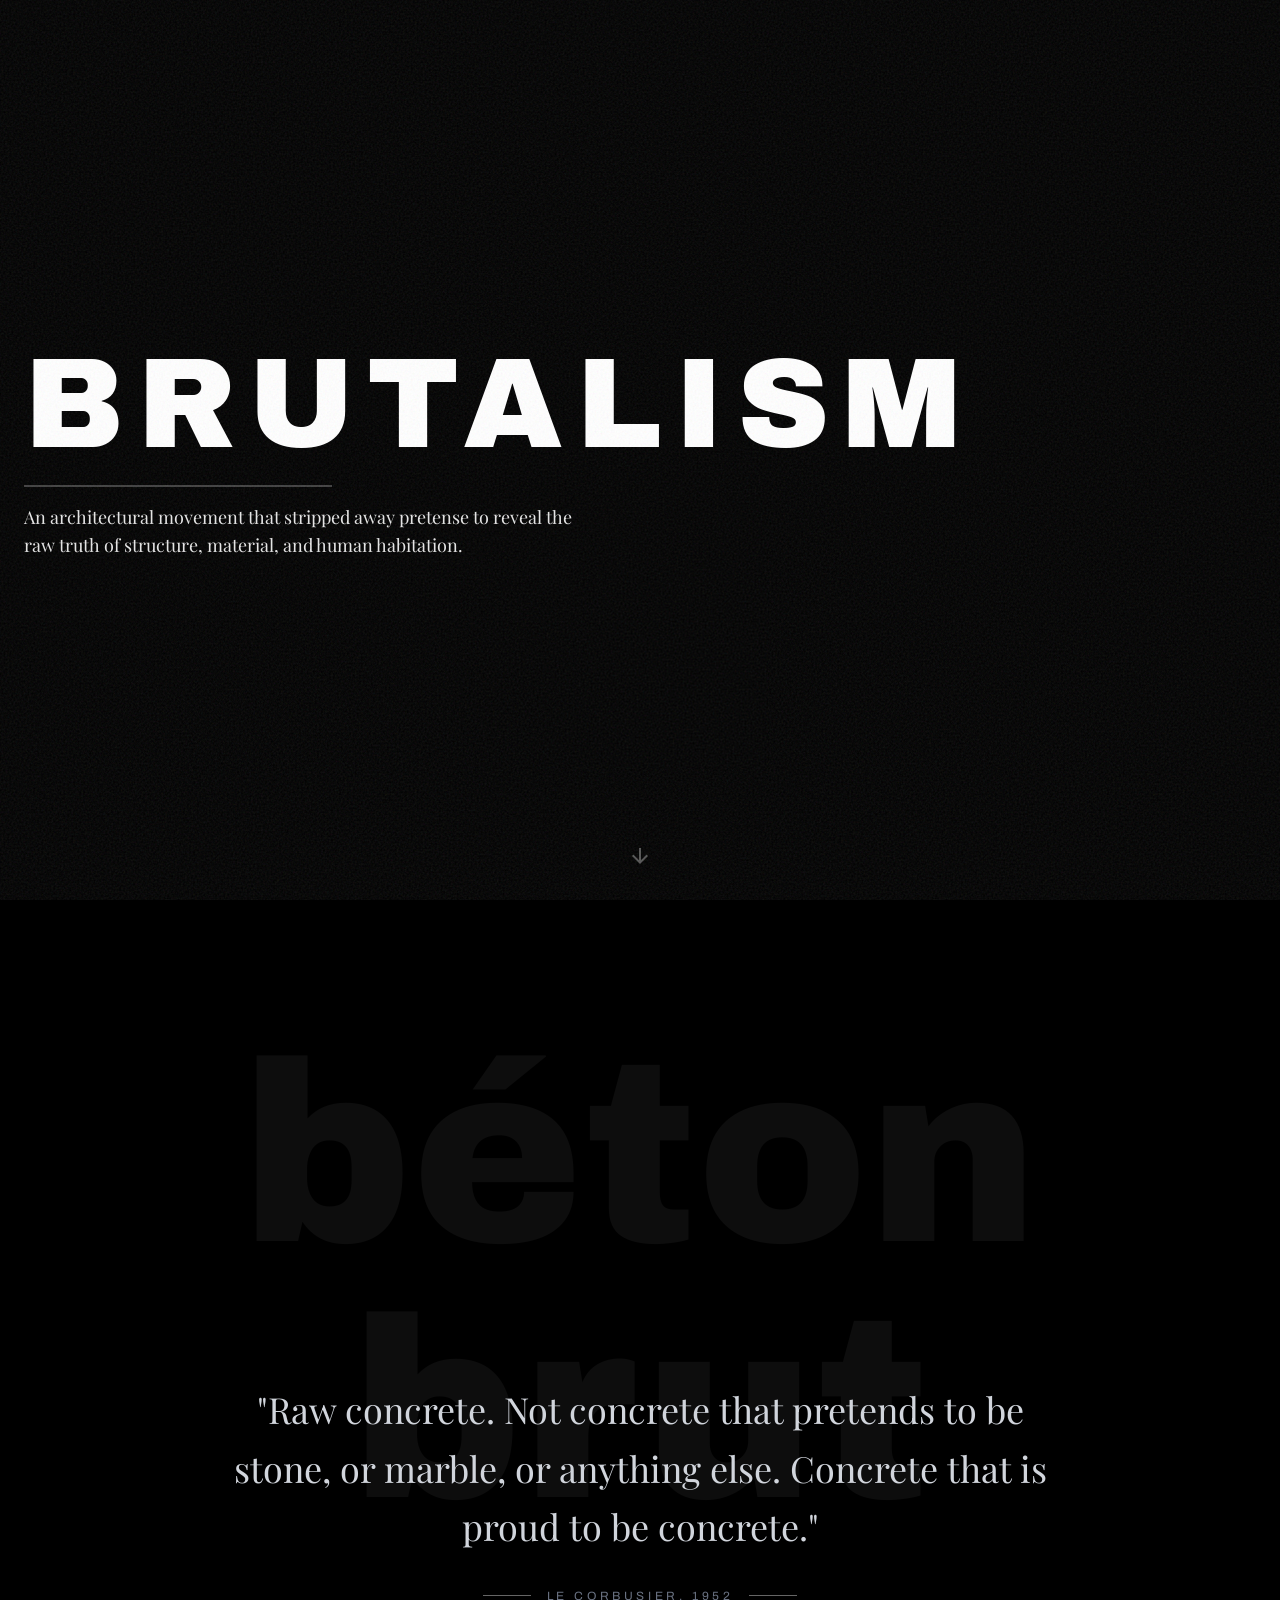
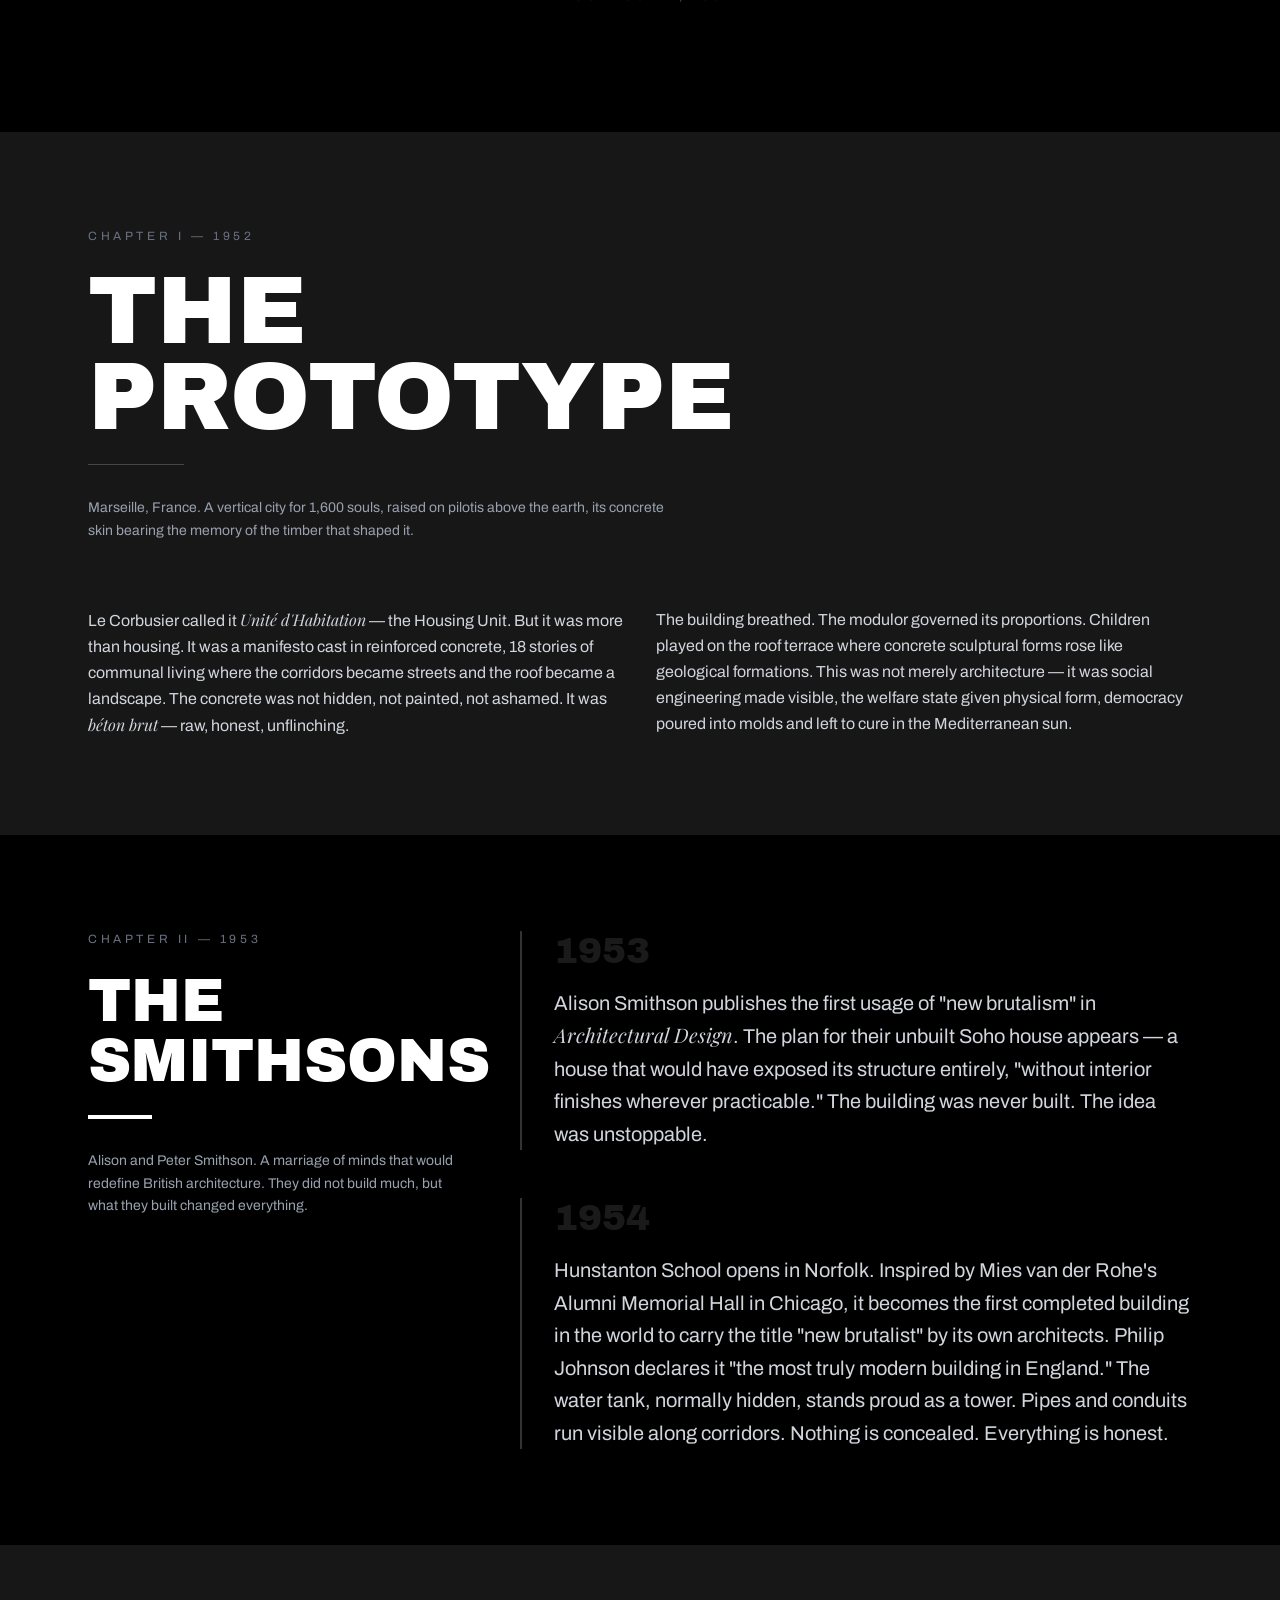
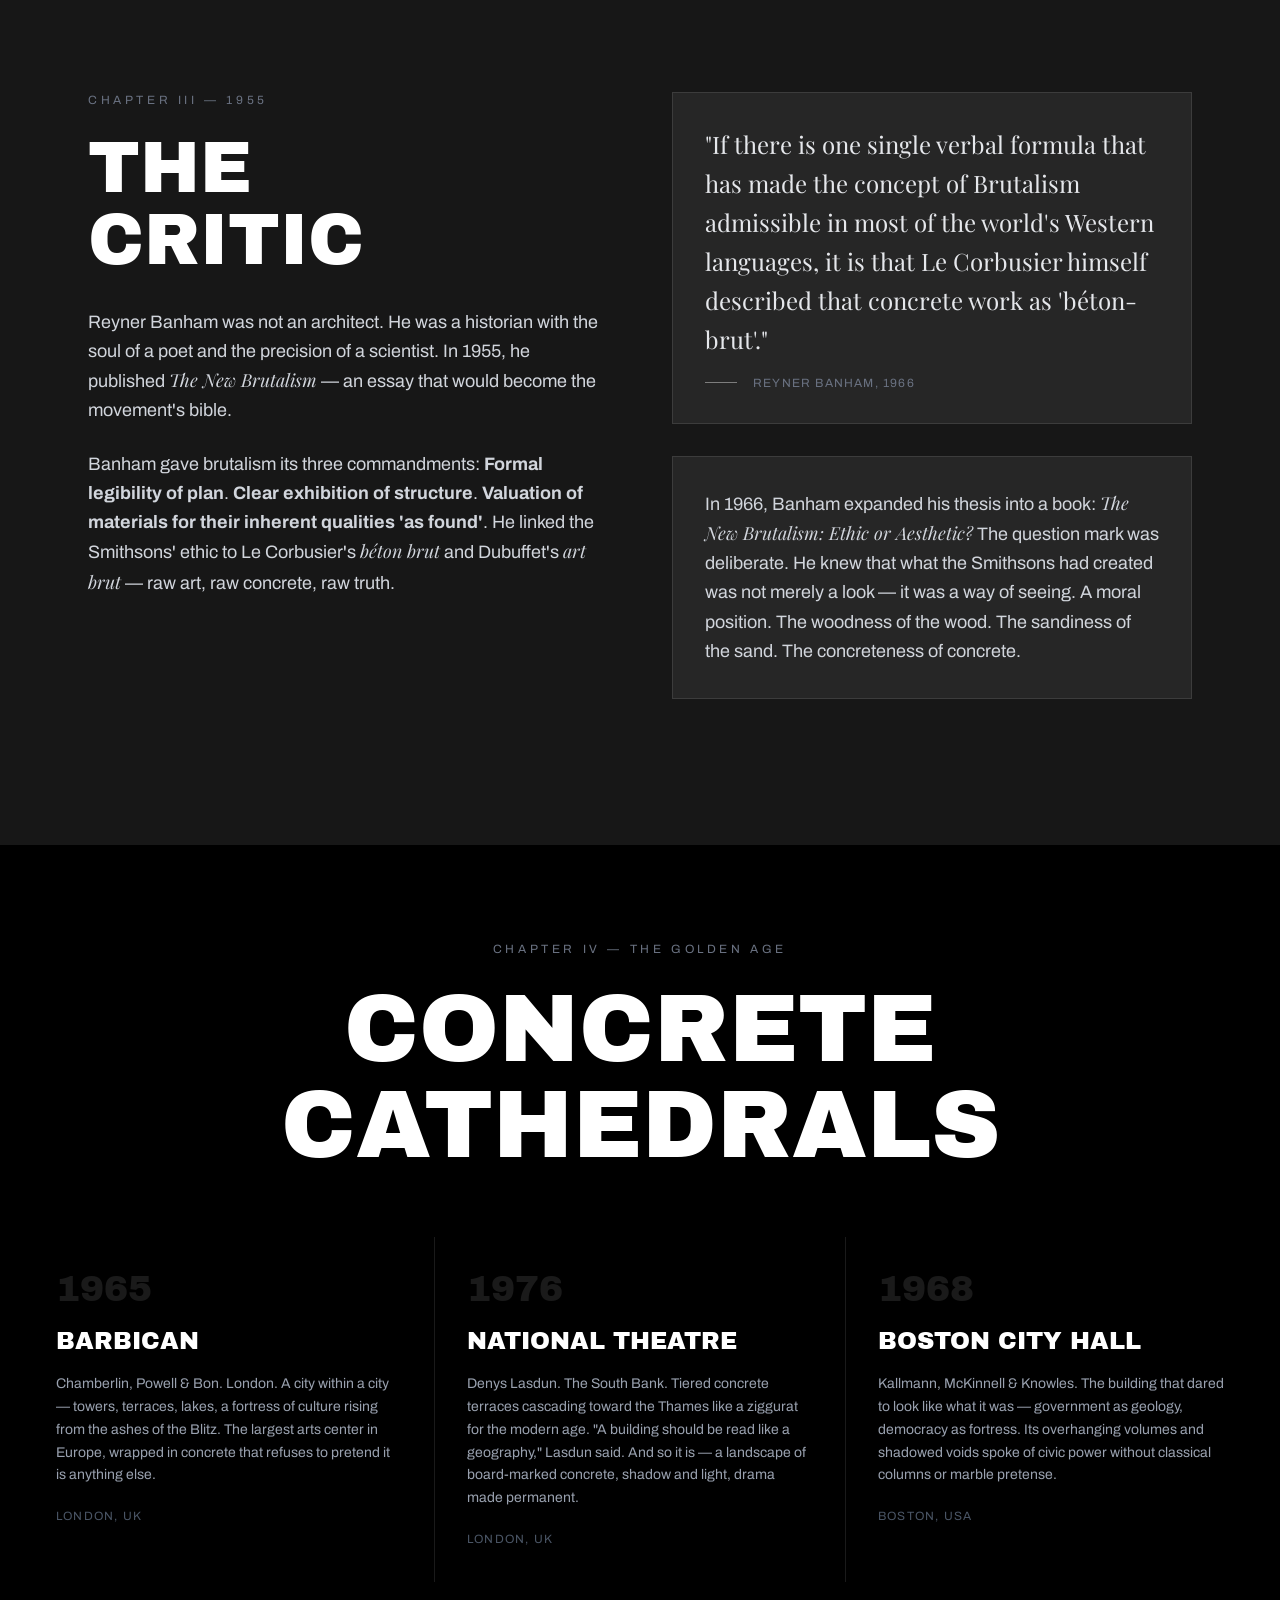
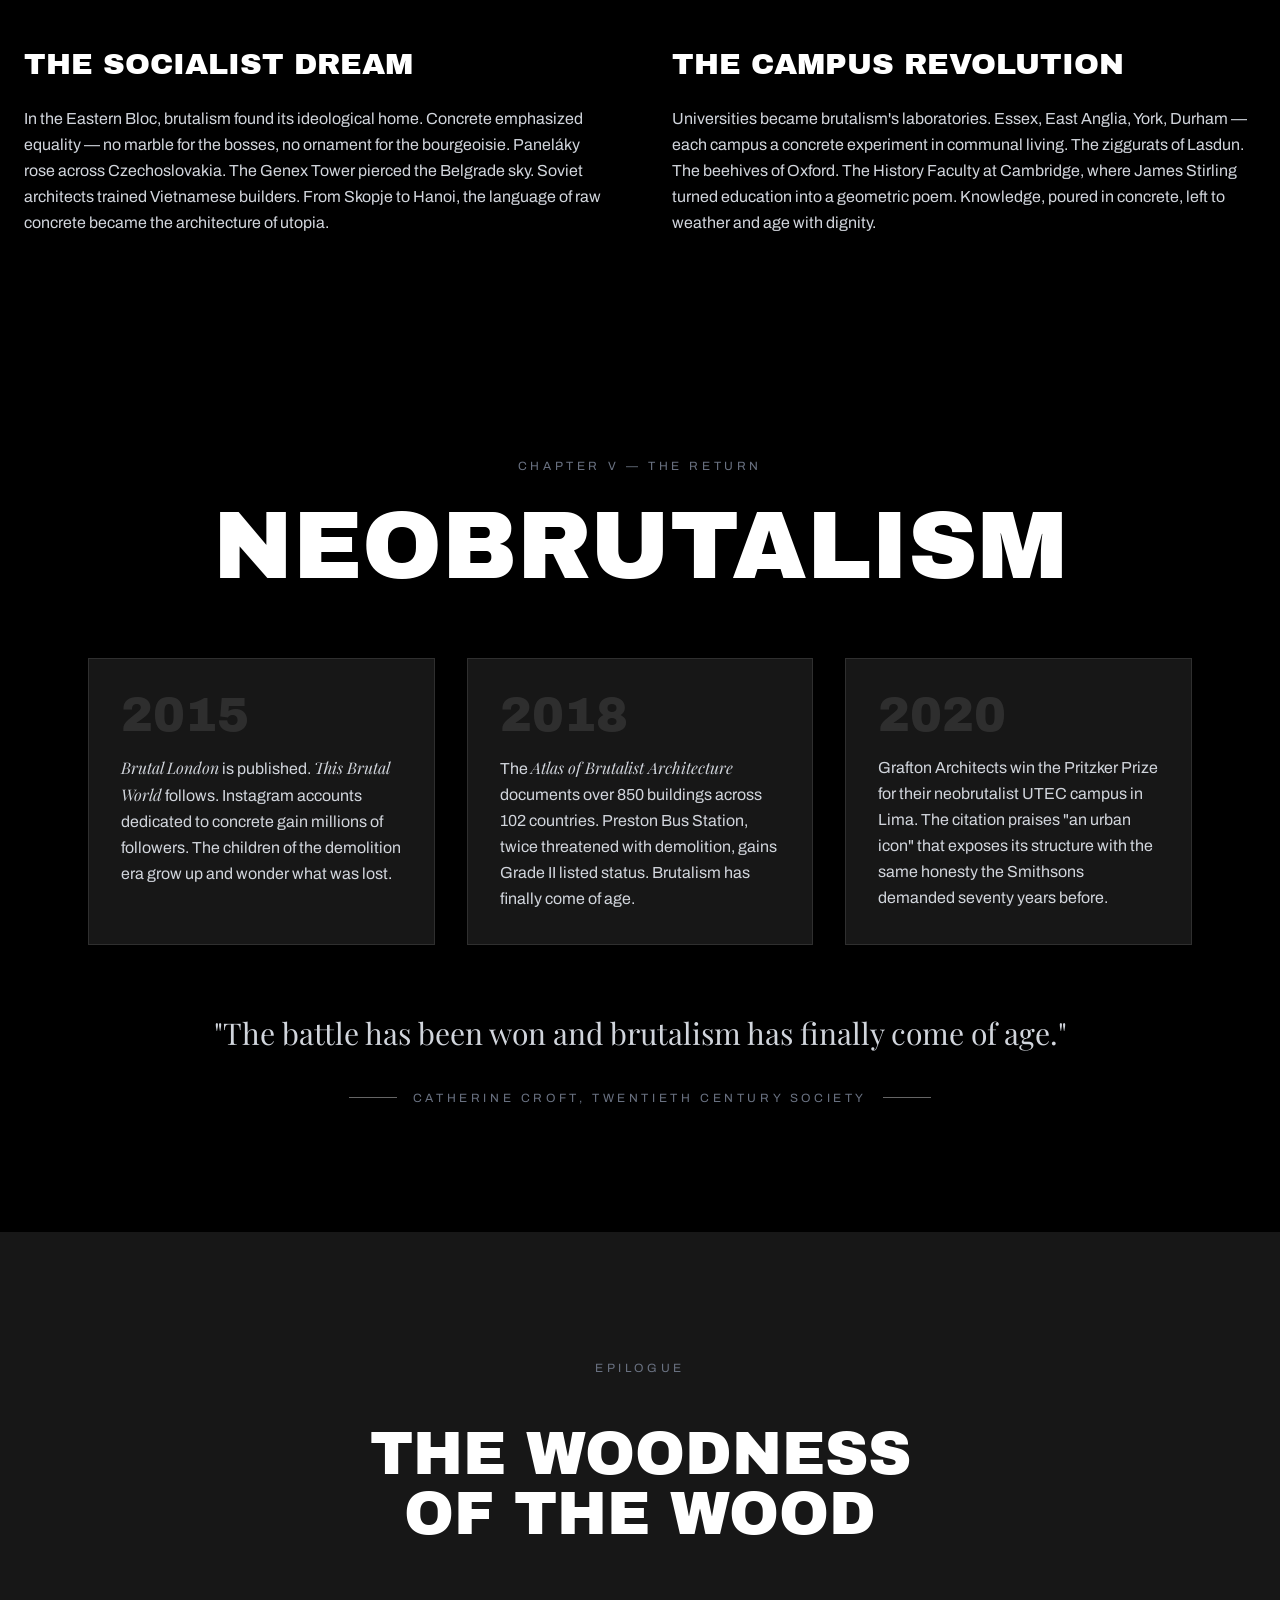
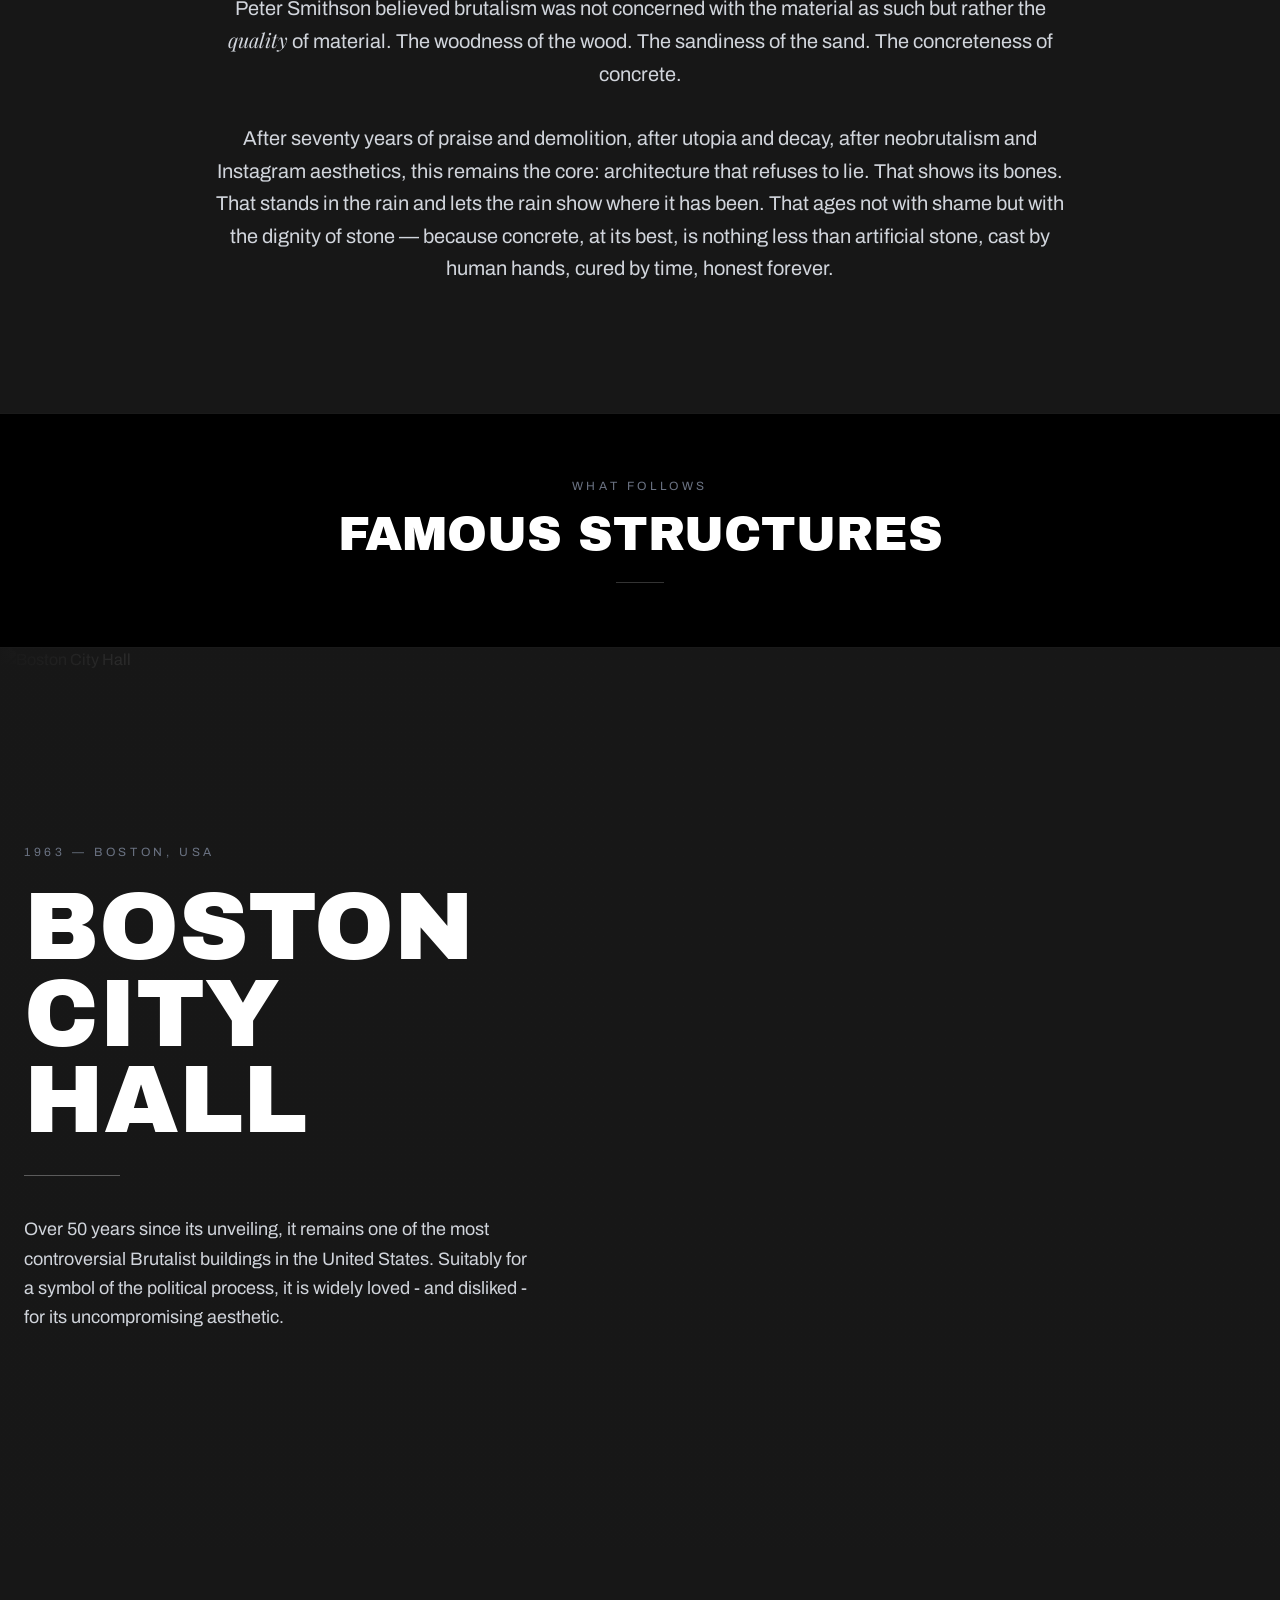
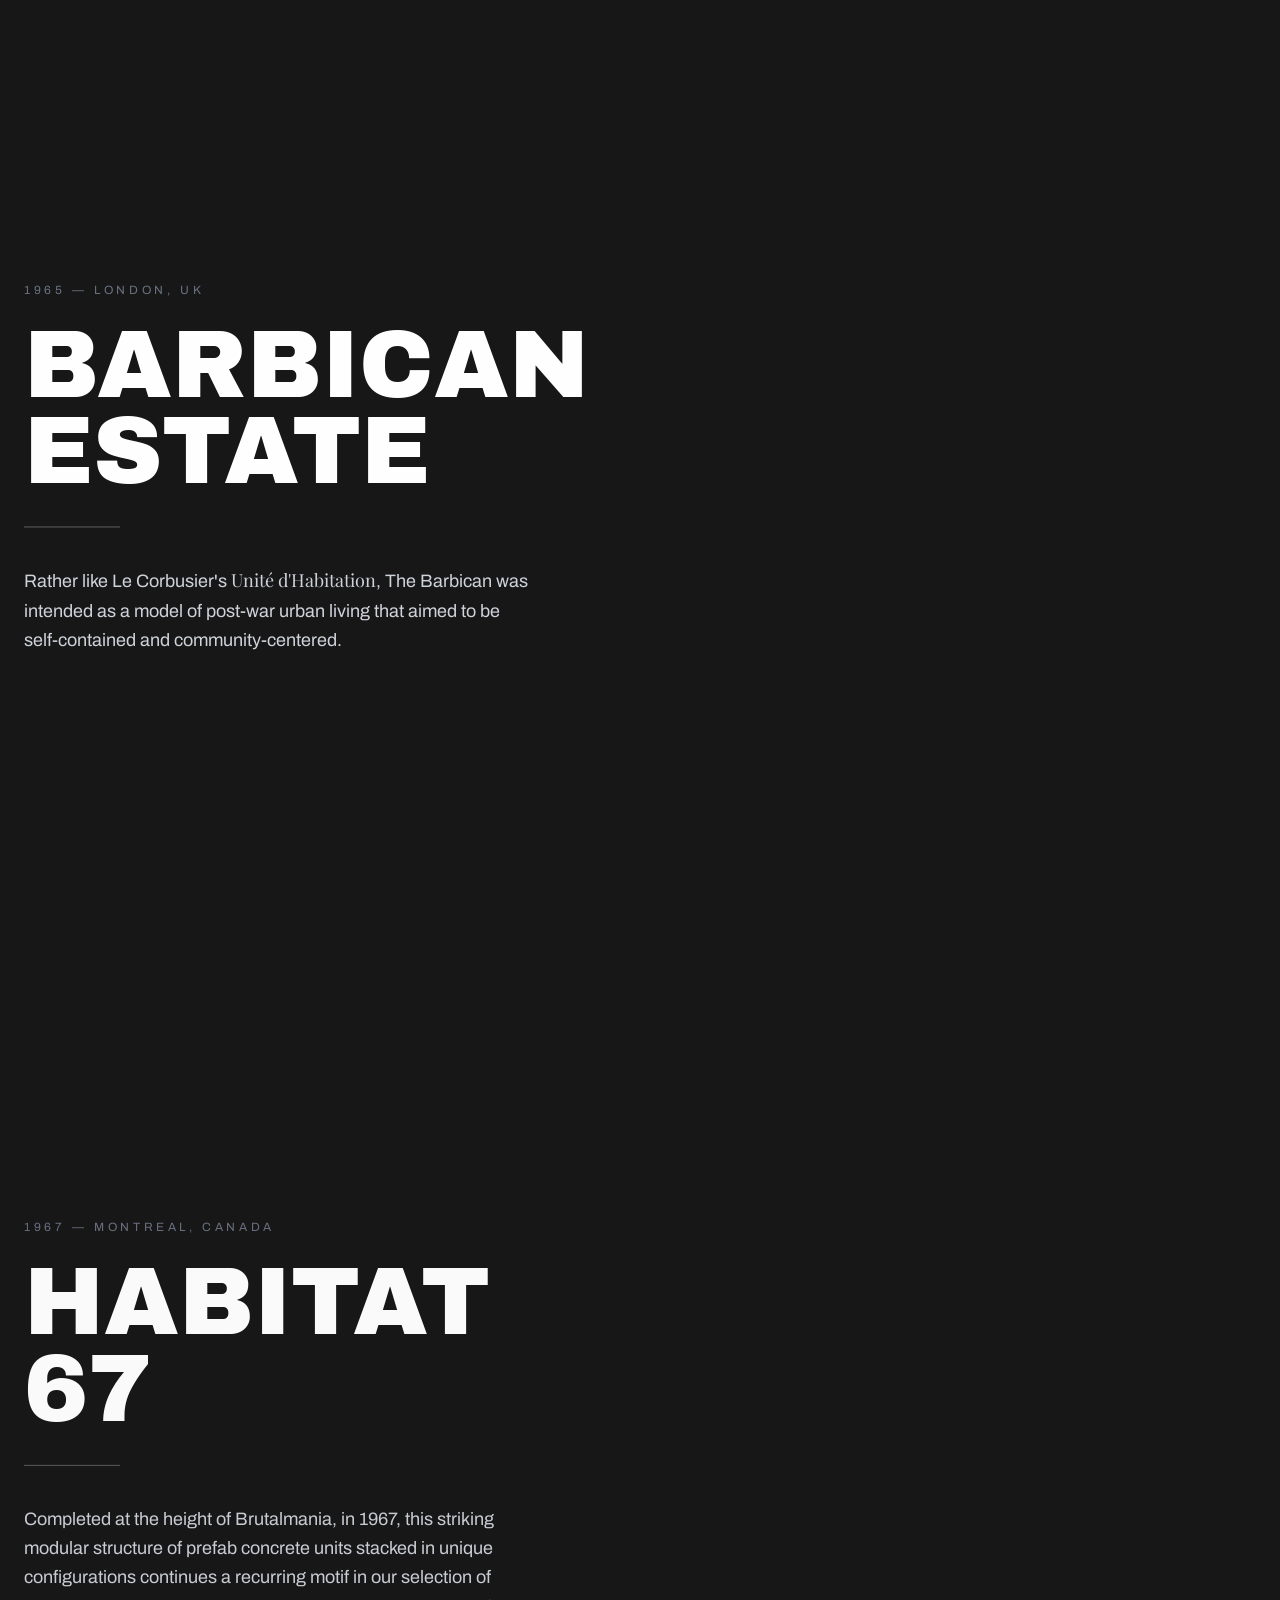
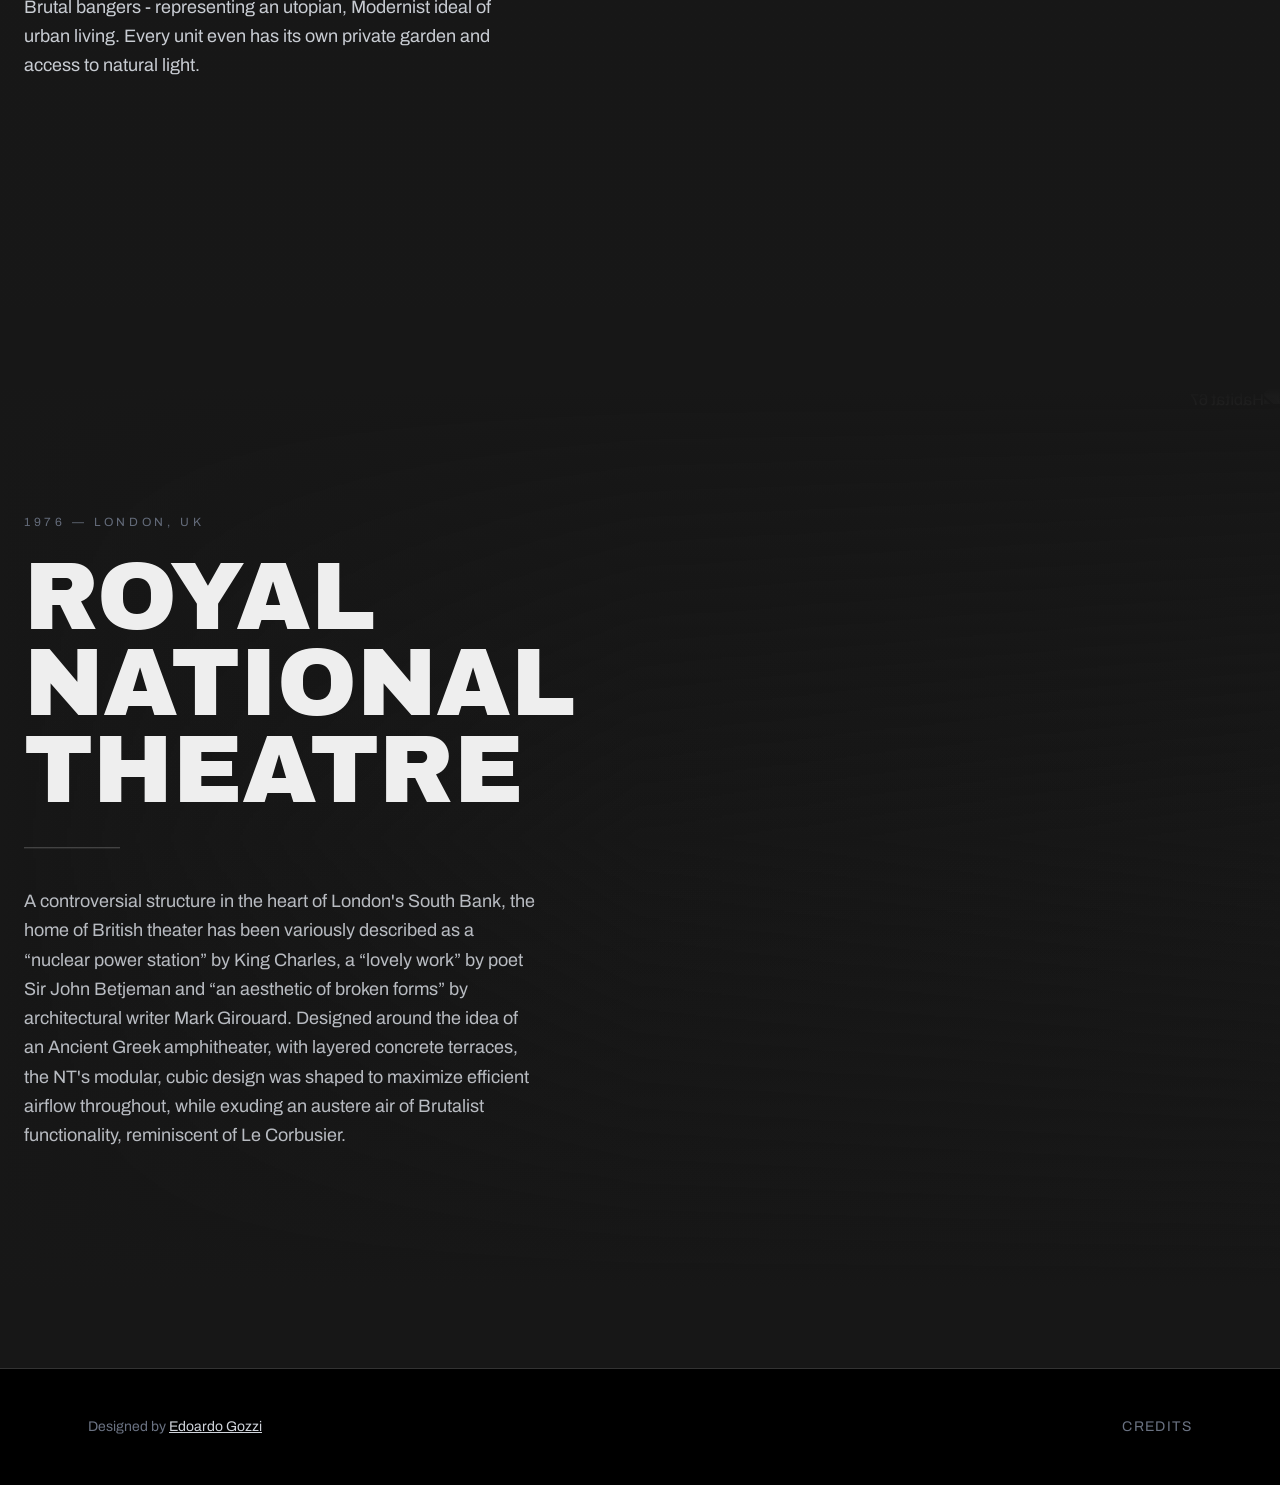
==== commit dc5b35fb: "added historical buildings section" ====
--- a/index.html
+++ b/index.html
@@ -7,6 +7,7 @@
     <title>Brutcase | A Showcase Project</title>
     <link rel="stylesheet" href="src/styles.min.css">
     <link rel="stylesheet" href="src/customs.css">
+    <link rel="icon" type="image/x-icon" href="/src/favicon.ico">
     <!-- arrow down-->
     <link rel="stylesheet"
         href="https://fonts.googleapis.com/css2?family=Material+Symbols+Outlined:opsz,wght,FILL,GRAD@24,400,0,0&icon_names=arrow_downward" />
@@ -35,7 +36,7 @@
                 stripped away pretense to reveal the raw truth of structure, material, and human habitation.</p>
         </div>
         <span
-            class="material-symbols-outlined text-gray-700 absolute left-1/2 bottom-4 z-[10] pointer-events-none">arrow_downward</span>
+            class="absolute z-10 text-gray-600 -translate-x-1/2 pointer-events-none material-symbols-outlined left-1/2 bottom-8 animate-bounce">arrow_downward</span>
     </section>
 
     <!-- PRE-SECTION -->
@@ -328,11 +329,147 @@
         </div>
     </section>
 
+    <!-- FAMOUS BUILDINGS -->
+    <div class="py-16 text-center bg-black border-y border-white/10 archivo">
+        <span class="text-xs tracking-[0.3em] text-gray-500 uppercase block mb-4">What Follows</span>
+        <h2 class="text-4xl text-white md:text-5xl archivo-display reveal-up">FAMOUS STRUCTURES</h2>
+        <div class="w-12 h-px mx-auto mt-6 bg-white/20"></div>
+    </div>
+
+    <!-- buildings section -->
+    <section id="sec8" class="relative min-h-screen overflow-hidden text-white bg-neutral-900 archivo">
+        <!-- building 1 -->
+        <div class="relative min-h-screen mb-20">
+            <div class="absolute inset-0 z-[1]">
+                <img src="https://upload.wikimedia.org/wikipedia/commons/thumb/2/2d/Boston_City_Hall_%2854958978424%29.jpg/1280px-Boston_City_Hall_%2854958978424%29.jpg"
+                    alt="Boston City Hall" class="object-cover w-full h-full grayscale opacity-60">
+            </div>
+
+            <!-- Gradient overlays for depth -->
+            <div class="absolute inset-0 bg-gradient-to-r from-neutral-900 via-neutral-900/20 to-transparent z-[2]"></div>
+            <div class="absolute inset-0 bg-gradient-to-t from-neutral-900 via-transparent to-neutral-900/10 z-[2]"></div>
+
+            <!-- Content -->
+            <div class="relative z-10 flex items-center min-h-screen px-6 py-24 mx-auto max-w-7xl">
+                <div class="w-full md:w-1/2 lg:w-5/12">
+                    <span class="text-xs tracking-[0.3em] text-gray-500 uppercase block mb-6 reveal-up">1963 — Boston,
+                        USA</span>
+                    <h2 class="text-6xl md:text-8xl archivo-display leading-[0.9] mb-8 reveal-up">
+                        BOSTON<br>CITY<br>HALL
+                    </h2>
+                    <div class="w-24 h-px mb-8 delay-100 bg-white/30 reveal-up"></div>
+                    <p class="mb-6 text-lg leading-relaxed text-gray-300 delay-100 reveal-up">
+                        Over 50 years since its unveiling, it remains one of the most controversial Brutalist buildings 
+                        in the United States. Suitably for a symbol of the political process, it is widely loved - and 
+                        disliked - for its uncompromising aesthetic.
+                    </p>
+                </div>
+            </div>
+        </div>
+
+        <!-- building 2 -->
+        <div class="relative min-h-screen mb-20">
+            <div class="absolute inset-0 z-[1]">
+                <img src="https://images.unsplash.com/photo-1691432215961-b86fbb5892f5?q=80&w=2070&auto=format&fit=crop&ixlib=rb-4.1.0&ixid=M3wxMjA3fDB8MHxwaG90by1wYWdlfHx8fGVufDB8fHx8fA%3D%3D"
+                    alt="Barbican Estate" class="object-cover w-full h-full grayscale opacity-60">
+            </div>
+
+            <!-- Gradient overlays for depth -->
+            <div class="absolute inset-0 bg-gradient-to-r from-neutral-900 via-neutral-900/20 to-transparent z-[2]"></div>
+            <div class="absolute inset-0 bg-gradient-to-t from-neutral-900 via-transparent to-neutral-900/10 z-[2]"></div>
+            <div class="absolute inset-0 bg-gradient-to-b from-neutral-900 via-transparent to-neutral-900/10 z-[2]"></div>
+
+            <!-- Content -->
+            <div class="relative z-10 flex items-center min-h-screen px-6 py-24 mx-auto max-w-7xl">
+                <div class="w-full md:w-1/2 lg:w-5/12">
+                    <span class="text-xs tracking-[0.3em] text-gray-500 uppercase block mb-6 reveal-up">1965 — London,
+                        UK</span>
+                    <h2 class="text-6xl md:text-8xl archivo-display leading-[0.9] mb-8 reveal-up">
+                        BARBICAN<br>ESTATE
+                    </h2>
+                    <div class="w-24 h-px mb-8 delay-100 bg-white/30 reveal-up"></div>
+                    <p class="mb-6 text-lg leading-relaxed text-gray-300 delay-100 reveal-up">
+                        Rather like Le Corbusier's <span class="playfair">Unité d'Habitation</span>, The Barbican was intended as a model of post-war urban living that aimed to be self-contained and community-centered.
+                    </p>
+                </div>
+            </div>
+        </div>
+
+        <!-- building 3 -->
+        <div class="relative min-h-screen mb-20">
+            <div class="absolute inset-0 z-[1]">
+                <img src="https://images.unsplash.com/photo-1633859294739-312c967ec2b2?q=80&w=2534&auto=format&fit=crop&ixlib=rb-4.1.0&ixid=M3wxMjA3fDB8MHxwaG90by1wYWdlfHx8fGVufDB8fHx8fA%3D%3D"
+                    alt="Habitat 67" class="object-cover w-full h-full grayscale opacity-60">
+            </div>
+
+            <!-- Gradient overlays for depth -->
+            <div class="absolute inset-0 bg-gradient-to-r from-neutral-900 via-neutral-900/20 to-transparent z-[2]"></div>
+            <div class="absolute inset-0 bg-gradient-to-t from-neutral-900 via-transparent to-neutral-900/10 z-[2]"></div>
+            <div class="absolute inset-0 bg-gradient-to-b from-neutral-900 via-transparent to-neutral-900/10 z-[2]"></div>
+
+            <!-- Content -->
+            <div class="relative z-10 flex items-center min-h-screen px-6 py-24 mx-auto max-w-7xl">
+                <div class="w-full md:w-1/2 lg:w-5/12">
+                    <span class="text-xs tracking-[0.3em] text-gray-500 uppercase block mb-6 reveal-up">1967 — Montreal,
+                        CANADA</span>
+                    <h2 class="text-6xl md:text-8xl archivo-display leading-[0.9] mb-8 reveal-up">
+                        HABITAT<br>67
+                    </h2>
+                    <div class="w-24 h-px mb-8 delay-100 bg-white/30 reveal-up"></div>
+                    <p class="mb-6 text-lg leading-relaxed text-gray-300 delay-100 reveal-up">
+                        Completed at the height of Brutalmania, in 1967, this striking modular structure of prefab concrete 
+                        units stacked in unique configurations continues a recurring motif in our selection of Brutal 
+                        bangers - representing an utopian, Modernist ideal of urban living. Every unit even has its own 
+                        private garden and access to natural light.
+                    </p>
+                </div>
+            </div>
+        </div>
+
+        <!-- building 4 -->
+        <div class="relative min-h-screen mb-20">
+            <div class="absolute inset-0 z-[1]">
+                <img src="https://upload.wikimedia.org/wikipedia/commons/thumb/2/20/National_Theatre%2C_London.jpg/960px-National_Theatre%2C_London.jpg?utm_source=commons.wikimedia.org&utm_campaign=imageinfo&utm_content=thumbnail"
+                    alt="Habitat 67" class="object-cover w-full h-full grayscale rotate-y-180">
+            </div>
+
+            <!-- Gradient overlays for depth -->
+            <div class="absolute inset-0 bg-gradient-to-r from-neutral-900 via-neutral-900/20 to-transparent z-[2]"></div>
+            <div class="absolute inset-0 bg-gradient-to-t from-neutral-900 via-transparent to-neutral-900/10 z-[2]"></div>
+            <div class="absolute inset-0 bg-gradient-to-b from-neutral-900 via-transparent to-neutral-900/10 z-[2]"></div>
+
+            <!-- Content -->
+            <div class="relative z-10 flex items-center min-h-screen px-6 py-24 mx-auto max-w-7xl">
+                <div class="w-full md:w-1/2 lg:w-5/12">
+                    <span class="text-xs tracking-[0.3em] text-gray-500 uppercase block mb-6 reveal-up">1976 — London, UK</span>
+                    <h2 class="text-6xl md:text-8xl archivo-display leading-[0.9] mb-8 reveal-up uppercase">
+                        Royal<br>National<br>Theatre
+                    </h2>
+                    <div class="w-24 h-px mb-8 delay-100 bg-white/30 reveal-up"></div>
+                    <p class="mb-6 text-lg leading-relaxed text-gray-300 delay-100 reveal-up">
+                        A controversial structure in the heart of London's South Bank, the home of British theater has been 
+                        variously described as a “nuclear power station” by King Charles, a “lovely work” by poet Sir John 
+                        Betjeman and “an aesthetic of broken forms” by architectural writer Mark Girouard. Designed around 
+                        the idea of an Ancient Greek amphitheater, with layered concrete terraces, the NT's modular, cubic 
+                        design was shaped to maximize efficient airflow throughout, while exuding an austere air of Brutalist 
+                        functionality, reminiscent of Le Corbusier.
+                    </p>
+                </div>
+            </div>
+        </div>
+
+    </section>
+
+
+    <!-- FOOTER -->
     <footer class="text-white bg-black border-t border-white/20 archivo">
         <div class="flex flex-col items-center justify-between max-w-6xl gap-4 px-6 py-12 mx-auto md:flex-row">
-            <span class="text-sm text-gray-500">Designed by <a href="https://github.com/toohightocode" class="text-gray-300 underline">Edoardo Gozzi</a></span>
-            <a href="src/credits.html" class="text-sm tracking-widest text-gray-500 uppercase transition-colors duration-300 hover:text-white">Credits</a>
+            <span class="text-sm text-gray-500">Designed by <a href="https://github.com/toohightocode"
+                    class="text-gray-300 underline">Edoardo Gozzi</a></span>
+            <a href="src/credits.html"
+                class="text-sm tracking-widest text-gray-500 uppercase transition-colors duration-300 hover:text-white">Credits</a>
         </div>
     </footer>
 </body>
+
 </html>
--- a/src/styles.min.css
+++ b/src/styles.min.css
@@ -1,1160 +1,2 @@
 /*! tailwindcss v4.2.1 | MIT License | https://tailwindcss.com */
-@layer properties;
-@layer theme, base, components, utilities;
-@layer theme {
-  :root, :host {
-    --font-sans: ui-sans-serif, system-ui, sans-serif, 'Apple Color Emoji', 'Segoe UI Emoji', 'Segoe UI Symbol',
-    'Noto Color Emoji';
-    --font-mono: ui-monospace, SFMono-Regular, Menlo, Monaco, Consolas, 'Liberation Mono', 'Courier New',
-    monospace;
-    --color-gray-200: oklch(92.8% 0.006 264.531);
-    --color-gray-300: oklch(87.2% 0.01 258.338);
-    --color-gray-400: oklch(70.7% 0.022 261.325);
-    --color-gray-500: oklch(55.1% 0.027 264.364);
-    --color-gray-600: oklch(44.6% 0.03 256.802);
-    --color-gray-700: oklch(37.3% 0.034 259.733);
-    --color-neutral-200: oklch(92.2% 0 0);
-    --color-neutral-400: oklch(70.8% 0 0);
-    --color-neutral-800: oklch(26.9% 0 0);
-    --color-neutral-900: oklch(20.5% 0 0);
-    --color-black: #000;
-    --color-white: #fff;
-    --spacing: 0.25rem;
-    --container-xl: 36rem;
-    --container-2xl: 42rem;
-    --container-3xl: 48rem;
-    --container-4xl: 56rem;
-    --container-6xl: 72rem;
-    --container-7xl: 80rem;
-    --text-xs: 0.75rem;
-    --text-xs--line-height: calc(1 / 0.75);
-    --text-sm: 0.875rem;
-    --text-sm--line-height: calc(1.25 / 0.875);
-    --text-lg: 1.125rem;
-    --text-lg--line-height: calc(1.75 / 1.125);
-    --text-xl: 1.25rem;
-    --text-xl--line-height: calc(1.75 / 1.25);
-    --text-2xl: 1.5rem;
-    --text-2xl--line-height: calc(2 / 1.5);
-    --text-3xl: 1.875rem;
-    --text-3xl--line-height: calc(2.25 / 1.875);
-    --text-4xl: 2.25rem;
-    --text-4xl--line-height: calc(2.5 / 2.25);
-    --text-5xl: 3rem;
-    --text-5xl--line-height: 1;
-    --text-6xl: 3.75rem;
-    --text-6xl--line-height: 1;
-    --text-7xl: 4.5rem;
-    --text-7xl--line-height: 1;
-    --text-8xl: 6rem;
-    --text-8xl--line-height: 1;
-    --text-9xl: 8rem;
-    --text-9xl--line-height: 1;
-    --font-weight-bold: 700;
-    --tracking-widest: 0.1em;
-    --leading-relaxed: 1.625;
-    --default-transition-duration: 150ms;
-    --default-transition-timing-function: cubic-bezier(0.4, 0, 0.2, 1);
-    --default-font-family: var(--font-sans);
-    --default-mono-font-family: var(--font-mono);
-  }
-}
-@layer base {
-  *, ::after, ::before, ::backdrop, ::file-selector-button {
-    box-sizing: border-box;
-    margin: 0;
-    padding: 0;
-    border: 0 solid;
-  }
-  html, :host {
-    line-height: 1.5;
-    -webkit-text-size-adjust: 100%;
-    tab-size: 4;
-    font-family: var(--default-font-family, ui-sans-serif, system-ui, sans-serif, 'Apple Color Emoji', 'Segoe UI Emoji', 'Segoe UI Symbol', 'Noto Color Emoji');
-    font-feature-settings: var(--default-font-feature-settings, normal);
-    font-variation-settings: var(--default-font-variation-settings, normal);
-    -webkit-tap-highlight-color: transparent;
-  }
-  hr {
-    height: 0;
-    color: inherit;
-    border-top-width: 1px;
-  }
-  abbr:where([title]) {
-    -webkit-text-decoration: underline dotted;
-    text-decoration: underline dotted;
-  }
-  h1, h2, h3, h4, h5, h6 {
-    font-size: inherit;
-    font-weight: inherit;
-  }
-  a {
-    color: inherit;
-    -webkit-text-decoration: inherit;
-    text-decoration: inherit;
-  }
-  b, strong {
-    font-weight: bolder;
-  }
-  code, kbd, samp, pre {
-    font-family: var(--default-mono-font-family, ui-monospace, SFMono-Regular, Menlo, Monaco, Consolas, 'Liberation Mono', 'Courier New', monospace);
-    font-feature-settings: var(--default-mono-font-feature-settings, normal);
-    font-variation-settings: var(--default-mono-font-variation-settings, normal);
-    font-size: 1em;
-  }
-  small {
-    font-size: 80%;
-  }
-  sub, sup {
-    font-size: 75%;
-    line-height: 0;
-    position: relative;
-    vertical-align: baseline;
-  }
-  sub {
-    bottom: -0.25em;
-  }
-  sup {
-    top: -0.5em;
-  }
-  table {
-    text-indent: 0;
-    border-color: inherit;
-    border-collapse: collapse;
-  }
-  :-moz-focusring {
-    outline: auto;
-  }
-  progress {
-    vertical-align: baseline;
-  }
-  summary {
-    display: list-item;
-  }
-  ol, ul, menu {
-    list-style: none;
-  }
-  img, svg, video, canvas, audio, iframe, embed, object {
-    display: block;
-    vertical-align: middle;
-  }
-  img, video {
-    max-width: 100%;
-    height: auto;
-  }
-  button, input, select, optgroup, textarea, ::file-selector-button {
-    font: inherit;
-    font-feature-settings: inherit;
-    font-variation-settings: inherit;
-    letter-spacing: inherit;
-    color: inherit;
-    border-radius: 0;
-    background-color: transparent;
-    opacity: 1;
-  }
-  :where(select:is([multiple], [size])) optgroup {
-    font-weight: bolder;
-  }
-  :where(select:is([multiple], [size])) optgroup option {
-    padding-inline-start: 20px;
-  }
-  ::file-selector-button {
-    margin-inline-end: 4px;
-  }
-  ::placeholder {
-    opacity: 1;
-  }
-  @supports (not (-webkit-appearance: -apple-pay-button))  or (contain-intrinsic-size: 1px) {
-    ::placeholder {
-      color: currentcolor;
-      @supports (color: color-mix(in lab, red, red)) {
-        color: color-mix(in oklab, currentcolor 50%, transparent);
-      }
-    }
-  }
-  textarea {
-    resize: vertical;
-  }
-  ::-webkit-search-decoration {
-    -webkit-appearance: none;
-  }
-  ::-webkit-date-and-time-value {
-    min-height: 1lh;
-    text-align: inherit;
-  }
-  ::-webkit-datetime-edit {
-    display: inline-flex;
-  }
-  ::-webkit-datetime-edit-fields-wrapper {
-    padding: 0;
-  }
-  ::-webkit-datetime-edit, ::-webkit-datetime-edit-year-field, ::-webkit-datetime-edit-month-field, ::-webkit-datetime-edit-day-field, ::-webkit-datetime-edit-hour-field, ::-webkit-datetime-edit-minute-field, ::-webkit-datetime-edit-second-field, ::-webkit-datetime-edit-millisecond-field, ::-webkit-datetime-edit-meridiem-field {
-    padding-block: 0;
-  }
-  ::-webkit-calendar-picker-indicator {
-    line-height: 1;
-  }
-  :-moz-ui-invalid {
-    box-shadow: none;
-  }
-  button, input:where([type='button'], [type='reset'], [type='submit']), ::file-selector-button {
-    appearance: button;
-  }
-  ::-webkit-inner-spin-button, ::-webkit-outer-spin-button {
-    height: auto;
-  }
-  [hidden]:where(:not([hidden='until-found'])) {
-    display: none !important;
-  }
-}
-@layer utilities {
-  .pointer-events-none {
-    pointer-events: none;
-  }
-  .visible {
-    visibility: visible;
-  }
-  .absolute {
-    position: absolute;
-  }
-  .fixed {
-    position: fixed;
-  }
-  .relative {
-    position: relative;
-  }
-  .static {
-    position: static;
-  }
-  .inset-0 {
-    inset: calc(var(--spacing) * 0);
-  }
-  .start {
-    inset-inline-start: var(--spacing);
-  }
-  .end {
-    inset-inline-end: var(--spacing);
-  }
-  .bottom-0 {
-    bottom: calc(var(--spacing) * 0);
-  }
-  .bottom-4 {
-    bottom: calc(var(--spacing) * 4);
-  }
-  .left-1\/2 {
-    left: calc(1 / 2 * 100%);
-  }
-  .z-10 {
-    z-index: 10;
-  }
-  .z-\[1\] {
-    z-index: 1;
-  }
-  .z-\[5\] {
-    z-index: 5;
-  }
-  .z-\[10\] {
-    z-index: 10;
-  }
-  .mx-auto {
-    margin-inline: auto;
-  }
-  .my-4 {
-    margin-block: calc(var(--spacing) * 4);
-  }
-  .-mt-24 {
-    margin-top: calc(var(--spacing) * -24);
-  }
-  .mt-8 {
-    margin-top: calc(var(--spacing) * 8);
-  }
-  .mt-16 {
-    margin-top: calc(var(--spacing) * 16);
-  }
-  .mb-4 {
-    margin-bottom: calc(var(--spacing) * 4);
-  }
-  .mb-6 {
-    margin-bottom: calc(var(--spacing) * 6);
-  }
-  .mb-8 {
-    margin-bottom: calc(var(--spacing) * 8);
-  }
-  .mb-12 {
-    margin-bottom: calc(var(--spacing) * 12);
-  }
-  .mb-16 {
-    margin-bottom: calc(var(--spacing) * 16);
-  }
-  .block {
-    display: block;
-  }
-  .flex {
-    display: flex;
-  }
-  .grid {
-    display: grid;
-  }
-  .hidden {
-    display: none;
-  }
-  .inline {
-    display: inline;
-  }
-  .inline-block {
-    display: inline-block;
-  }
-  .inline-flex {
-    display: inline-flex;
-  }
-  .h-1 {
-    height: calc(var(--spacing) * 1);
-  }
-  .h-4 {
-    height: calc(var(--spacing) * 4);
-  }
-  .h-full {
-    height: 100%;
-  }
-  .h-px {
-    height: 1px;
-  }
-  .h-screen {
-    height: 100vh;
-  }
-  .min-h-screen {
-    min-height: 100vh;
-  }
-  .w-4 {
-    width: calc(var(--spacing) * 4);
-  }
-  .w-8 {
-    width: calc(var(--spacing) * 8);
-  }
-  .w-12 {
-    width: calc(var(--spacing) * 12);
-  }
-  .w-16 {
-    width: calc(var(--spacing) * 16);
-  }
-  .w-24 {
-    width: calc(var(--spacing) * 24);
-  }
-  .w-\[25\%\] {
-    width: 25%;
-  }
-  .w-\[72rem\] {
-    width: 72rem;
-  }
-  .w-full {
-    width: 100%;
-  }
-  .max-w-2xl {
-    max-width: var(--container-2xl);
-  }
-  .max-w-3xl {
-    max-width: var(--container-3xl);
-  }
-  .max-w-4xl {
-    max-width: var(--container-4xl);
-  }
-  .max-w-6xl {
-    max-width: var(--container-6xl);
-  }
-  .max-w-7xl {
-    max-width: var(--container-7xl);
-  }
-  .max-w-xl {
-    max-width: var(--container-xl);
-  }
-  .grow {
-    flex-grow: 1;
-  }
-  .-translate-x-1\/2 {
-    --tw-translate-x: calc(calc(1 / 2 * 100%) * -1);
-    translate: var(--tw-translate-x) var(--tw-translate-y);
-  }
-  .rotate-180 {
-    rotate: 180deg;
-  }
-  .transform {
-    transform: var(--tw-rotate-x,) var(--tw-rotate-y,) var(--tw-rotate-z,) var(--tw-skew-x,) var(--tw-skew-y,);
-  }
-  .resize {
-    resize: both;
-  }
-  .flex-col {
-    flex-direction: column;
-  }
-  .items-center {
-    align-items: center;
-  }
-  .items-start {
-    align-items: flex-start;
-  }
-  .justify-between {
-    justify-content: space-between;
-  }
-  .justify-center {
-    justify-content: center;
-  }
-  .gap-3 {
-    gap: calc(var(--spacing) * 3);
-  }
-  .gap-4 {
-    gap: calc(var(--spacing) * 4);
-  }
-  .gap-8 {
-    gap: calc(var(--spacing) * 8);
-  }
-  .gap-16 {
-    gap: calc(var(--spacing) * 16);
-  }
-  .gap-px {
-    gap: 1px;
-  }
-  .space-y-4 {
-    :where(& > :not(:last-child)) {
-      --tw-space-y-reverse: 0;
-      margin-block-start: calc(calc(var(--spacing) * 4) * var(--tw-space-y-reverse));
-      margin-block-end: calc(calc(var(--spacing) * 4) * calc(1 - var(--tw-space-y-reverse)));
-    }
-  }
-  .space-y-6 {
-    :where(& > :not(:last-child)) {
-      --tw-space-y-reverse: 0;
-      margin-block-start: calc(calc(var(--spacing) * 6) * var(--tw-space-y-reverse));
-      margin-block-end: calc(calc(var(--spacing) * 6) * calc(1 - var(--tw-space-y-reverse)));
-    }
-  }
-  .space-y-8 {
-    :where(& > :not(:last-child)) {
-      --tw-space-y-reverse: 0;
-      margin-block-start: calc(calc(var(--spacing) * 8) * var(--tw-space-y-reverse));
-      margin-block-end: calc(calc(var(--spacing) * 8) * calc(1 - var(--tw-space-y-reverse)));
-    }
-  }
-  .space-y-12 {
-    :where(& > :not(:last-child)) {
-      --tw-space-y-reverse: 0;
-      margin-block-start: calc(calc(var(--spacing) * 12) * var(--tw-space-y-reverse));
-      margin-block-end: calc(calc(var(--spacing) * 12) * calc(1 - var(--tw-space-y-reverse)));
-    }
-  }
-  .border {
-    border-style: var(--tw-border-style);
-    border-width: 1px;
-  }
-  .border-t {
-    border-top-style: var(--tw-border-style);
-    border-top-width: 1px;
-  }
-  .border-b {
-    border-bottom-style: var(--tw-border-style);
-    border-bottom-width: 1px;
-  }
-  .border-l-2 {
-    border-left-style: var(--tw-border-style);
-    border-left-width: 2px;
-  }
-  .border-gray-700 {
-    border-color: var(--color-gray-700);
-  }
-  .border-white {
-    border-color: var(--color-white);
-  }
-  .border-white\/10 {
-    border-color: color-mix(in srgb, #fff 10%, transparent);
-    @supports (color: color-mix(in lab, red, red)) {
-      border-color: color-mix(in oklab, var(--color-white) 10%, transparent);
-    }
-  }
-  .border-white\/20 {
-    border-color: color-mix(in srgb, #fff 20%, transparent);
-    @supports (color: color-mix(in lab, red, red)) {
-      border-color: color-mix(in oklab, var(--color-white) 20%, transparent);
-    }
-  }
-  .bg-black {
-    background-color: var(--color-black);
-  }
-  .bg-neutral-800 {
-    background-color: var(--color-neutral-800);
-  }
-  .bg-neutral-900 {
-    background-color: var(--color-neutral-900);
-  }
-  .bg-white {
-    background-color: var(--color-white);
-  }
-  .bg-white\/10 {
-    background-color: color-mix(in srgb, #fff 10%, transparent);
-    @supports (color: color-mix(in lab, red, red)) {
-      background-color: color-mix(in oklab, var(--color-white) 10%, transparent);
-    }
-  }
-  .bg-white\/20 {
-    background-color: color-mix(in srgb, #fff 20%, transparent);
-    @supports (color: color-mix(in lab, red, red)) {
-      background-color: color-mix(in oklab, var(--color-white) 20%, transparent);
-    }
-  }
-  .bg-white\/40 {
-    background-color: color-mix(in srgb, #fff 40%, transparent);
-    @supports (color: color-mix(in lab, red, red)) {
-      background-color: color-mix(in oklab, var(--color-white) 40%, transparent);
-    }
-  }
-  .bg-gradient-to-r {
-    --tw-gradient-position: to right in oklab;
-    background-image: linear-gradient(var(--tw-gradient-stops));
-  }
-  .bg-gradient-to-t {
-    --tw-gradient-position: to top in oklab;
-    background-image: linear-gradient(var(--tw-gradient-stops));
-  }
-  .bg-\[url\(\'https\:\/\/images\.unsplash\.com\/photo-1546414701-81cc6963c67f\?q\=80\&w\=2144\&auto\=format\&fit\=crop\&ixlib\=rb-4\.1\.0\&ixid\=M3wxMjA3fDB8MHxwaG90by1wYWdlfHx8fGVufDB8fHx8fA\%3D\%3D\'\)\] {
-    background-image: url('https://images.unsplash.com/photo-1546414701-81cc6963c67f?q=80&w=2144&auto=format&fit=crop&ixlib=rb-4.1.0&ixid=M3wxMjA3fDB8MHxwaG90by1wYWdlfHx8fGVufDB8fHx8fA%3D%3D');
-  }
-  .bg-\[url\(\'https\:\/\/images\.unsplash\.com\/photo-1579492450119-80542d516179\?q\=80\&w\=2070\&auto\=format\&fit\=crop\&ixlib\=rb-4\.1\.0\&ixid\=M3wxMjA3fDB8MHxwaG90by1wYWdlfHx8fGVufDB8fHx8fA\%3D\%3D\'\)\] {
-    background-image: url('https://images.unsplash.com/photo-1579492450119-80542d516179?q=80&w=2070&auto=format&fit=crop&ixlib=rb-4.1.0&ixid=M3wxMjA3fDB8MHxwaG90by1wYWdlfHx8fGVufDB8fHx8fA%3D%3D');
-  }
-  .bg-\[url\(\'https\:\/\/images\.unsplash\.com\/photo-1619021238363-c46d34942f3b\?q\=80\&w\=2070\&auto\=format\&fit\=crop\&ixlib\=rb-4\.1\.0\&ixid\=M3wxMjA3fDB8MHxwaG90by1wYWdlfHx8fGVufDB8fHx8fA\%3D\%3D\'\)\] {
-    background-image: url('https://images.unsplash.com/photo-1619021238363-c46d34942f3b?q=80&w=2070&auto=format&fit=crop&ixlib=rb-4.1.0&ixid=M3wxMjA3fDB8MHxwaG90by1wYWdlfHx8fGVufDB8fHx8fA%3D%3D');
-  }
-  .from-black {
-    --tw-gradient-from: var(--color-black);
-    --tw-gradient-stops: var(--tw-gradient-via-stops, var(--tw-gradient-position), var(--tw-gradient-from) var(--tw-gradient-from-position), var(--tw-gradient-to) var(--tw-gradient-to-position));
-  }
-  .from-black\/80 {
-    --tw-gradient-from: color-mix(in srgb, #000 80%, transparent);
-    @supports (color: color-mix(in lab, red, red)) {
-      --tw-gradient-from: color-mix(in oklab, var(--color-black) 80%, transparent);
-    }
-    --tw-gradient-stops: var(--tw-gradient-via-stops, var(--tw-gradient-position), var(--tw-gradient-from) var(--tw-gradient-from-position), var(--tw-gradient-to) var(--tw-gradient-to-position));
-  }
-  .via-black\/40 {
-    --tw-gradient-via: color-mix(in srgb, #000 40%, transparent);
-    @supports (color: color-mix(in lab, red, red)) {
-      --tw-gradient-via: color-mix(in oklab, var(--color-black) 40%, transparent);
-    }
-    --tw-gradient-via-stops: var(--tw-gradient-position), var(--tw-gradient-from) var(--tw-gradient-from-position), var(--tw-gradient-via) var(--tw-gradient-via-position), var(--tw-gradient-to) var(--tw-gradient-to-position);
-    --tw-gradient-stops: var(--tw-gradient-via-stops);
-  }
-  .via-black\/70 {
-    --tw-gradient-via: color-mix(in srgb, #000 70%, transparent);
-    @supports (color: color-mix(in lab, red, red)) {
-      --tw-gradient-via: color-mix(in oklab, var(--color-black) 70%, transparent);
-    }
-    --tw-gradient-via-stops: var(--tw-gradient-position), var(--tw-gradient-from) var(--tw-gradient-from-position), var(--tw-gradient-via) var(--tw-gradient-via-position), var(--tw-gradient-to) var(--tw-gradient-to-position);
-    --tw-gradient-stops: var(--tw-gradient-via-stops);
-  }
-  .via-transparent {
-    --tw-gradient-via: transparent;
-    --tw-gradient-via-stops: var(--tw-gradient-position), var(--tw-gradient-from) var(--tw-gradient-from-position), var(--tw-gradient-via) var(--tw-gradient-via-position), var(--tw-gradient-to) var(--tw-gradient-to-position);
-    --tw-gradient-stops: var(--tw-gradient-via-stops);
-  }
-  .to-black\/20 {
-    --tw-gradient-to: color-mix(in srgb, #000 20%, transparent);
-    @supports (color: color-mix(in lab, red, red)) {
-      --tw-gradient-to: color-mix(in oklab, var(--color-black) 20%, transparent);
-    }
-    --tw-gradient-stops: var(--tw-gradient-via-stops, var(--tw-gradient-position), var(--tw-gradient-from) var(--tw-gradient-from-position), var(--tw-gradient-to) var(--tw-gradient-to-position));
-  }
-  .to-black\/30 {
-    --tw-gradient-to: color-mix(in srgb, #000 30%, transparent);
-    @supports (color: color-mix(in lab, red, red)) {
-      --tw-gradient-to: color-mix(in oklab, var(--color-black) 30%, transparent);
-    }
-    --tw-gradient-stops: var(--tw-gradient-via-stops, var(--tw-gradient-position), var(--tw-gradient-from) var(--tw-gradient-from-position), var(--tw-gradient-to) var(--tw-gradient-to-position));
-  }
-  .to-transparent {
-    --tw-gradient-to: transparent;
-    --tw-gradient-stops: var(--tw-gradient-via-stops, var(--tw-gradient-position), var(--tw-gradient-from) var(--tw-gradient-from-position), var(--tw-gradient-to) var(--tw-gradient-to-position));
-  }
-  .bg-cover {
-    background-size: cover;
-  }
-  .bg-bottom {
-    background-position: bottom;
-  }
-  .bg-center {
-    background-position: center;
-  }
-  .bg-top {
-    background-position: top;
-  }
-  .bg-no-repeat {
-    background-repeat: no-repeat;
-  }
-  .object-cover {
-    object-fit: cover;
-  }
-  .object-bottom {
-    object-position: bottom;
-  }
-  .p-8 {
-    padding: calc(var(--spacing) * 8);
-  }
-  .px-6 {
-    padding-inline: calc(var(--spacing) * 6);
-  }
-  .px-10 {
-    padding-inline: calc(var(--spacing) * 10);
-  }
-  .px-16 {
-    padding-inline: calc(var(--spacing) * 16);
-  }
-  .px-20 {
-    padding-inline: calc(var(--spacing) * 20);
-  }
-  .px-\[72rem\] {
-    padding-inline: 72rem;
-  }
-  .py-12 {
-    padding-block: calc(var(--spacing) * 12);
-  }
-  .py-24 {
-    padding-block: calc(var(--spacing) * 24);
-  }
-  .py-32 {
-    padding-block: calc(var(--spacing) * 32);
-  }
-  .pb-4 {
-    padding-bottom: calc(var(--spacing) * 4);
-  }
-  .pl-8 {
-    padding-left: calc(var(--spacing) * 8);
-  }
-  .text-center {
-    text-align: center;
-  }
-  .text-left {
-    text-align: left;
-  }
-  .text-2xl {
-    font-size: var(--text-2xl);
-    line-height: var(--tw-leading, var(--text-2xl--line-height));
-  }
-  .text-3xl {
-    font-size: var(--text-3xl);
-    line-height: var(--tw-leading, var(--text-3xl--line-height));
-  }
-  .text-4xl {
-    font-size: var(--text-4xl);
-    line-height: var(--tw-leading, var(--text-4xl--line-height));
-  }
-  .text-5xl {
-    font-size: var(--text-5xl);
-    line-height: var(--tw-leading, var(--text-5xl--line-height));
-  }
-  .text-6xl {
-    font-size: var(--text-6xl);
-    line-height: var(--tw-leading, var(--text-6xl--line-height));
-  }
-  .text-lg {
-    font-size: var(--text-lg);
-    line-height: var(--tw-leading, var(--text-lg--line-height));
-  }
-  .text-sm {
-    font-size: var(--text-sm);
-    line-height: var(--tw-leading, var(--text-sm--line-height));
-  }
-  .text-xl {
-    font-size: var(--text-xl);
-    line-height: var(--tw-leading, var(--text-xl--line-height));
-  }
-  .text-xs {
-    font-size: var(--text-xs);
-    line-height: var(--tw-leading, var(--text-xs--line-height));
-  }
-  .text-\[10rem\] {
-    font-size: 10rem;
-  }
-  .leading-\[0\.9\] {
-    --tw-leading: 0.9;
-    line-height: 0.9;
-  }
-  .leading-none {
-    --tw-leading: 1;
-    line-height: 1;
-  }
-  .leading-relaxed {
-    --tw-leading: var(--leading-relaxed);
-    line-height: var(--leading-relaxed);
-  }
-  .tracking-\[0\.3em\] {
-    --tw-tracking: 0.3em;
-    letter-spacing: 0.3em;
-  }
-  .tracking-widest {
-    --tw-tracking: var(--tracking-widest);
-    letter-spacing: var(--tracking-widest);
-  }
-  .text-gray-200 {
-    color: var(--color-gray-200);
-  }
-  .text-gray-300 {
-    color: var(--color-gray-300);
-  }
-  .text-gray-400 {
-    color: var(--color-gray-400);
-  }
-  .text-gray-500 {
-    color: var(--color-gray-500);
-  }
-  .text-gray-600 {
-    color: var(--color-gray-600);
-  }
-  .text-gray-700 {
-    color: var(--color-gray-700);
-  }
-  .text-white {
-    color: var(--color-white);
-  }
-  .text-white\/5 {
-    color: color-mix(in srgb, #fff 5%, transparent);
-    @supports (color: color-mix(in lab, red, red)) {
-      color: color-mix(in oklab, var(--color-white) 5%, transparent);
-    }
-  }
-  .text-white\/10 {
-    color: color-mix(in srgb, #fff 10%, transparent);
-    @supports (color: color-mix(in lab, red, red)) {
-      color: color-mix(in oklab, var(--color-white) 10%, transparent);
-    }
-  }
-  .uppercase {
-    text-transform: uppercase;
-  }
-  .italic {
-    font-style: italic;
-  }
-  .underline {
-    text-decoration-line: underline;
-  }
-  .bg-blend-multiply {
-    background-blend-mode: multiply;
-  }
-  .shadow {
-    --tw-shadow: 0 1px 3px 0 var(--tw-shadow-color, rgb(0 0 0 / 0.1)), 0 1px 2px -1px var(--tw-shadow-color, rgb(0 0 0 / 0.1));
-    box-shadow: var(--tw-inset-shadow), var(--tw-inset-ring-shadow), var(--tw-ring-offset-shadow), var(--tw-ring-shadow), var(--tw-shadow);
-  }
-  .grayscale {
-    --tw-grayscale: grayscale(100%);
-    filter: var(--tw-blur,) var(--tw-brightness,) var(--tw-contrast,) var(--tw-grayscale,) var(--tw-hue-rotate,) var(--tw-invert,) var(--tw-saturate,) var(--tw-sepia,) var(--tw-drop-shadow,);
-  }
-  .filter {
-    filter: var(--tw-blur,) var(--tw-brightness,) var(--tw-contrast,) var(--tw-grayscale,) var(--tw-hue-rotate,) var(--tw-invert,) var(--tw-saturate,) var(--tw-sepia,) var(--tw-drop-shadow,);
-  }
-  .transition {
-    transition-property: color, background-color, border-color, outline-color, text-decoration-color, fill, stroke, --tw-gradient-from, --tw-gradient-via, --tw-gradient-to, opacity, box-shadow, transform, translate, scale, rotate, filter, -webkit-backdrop-filter, backdrop-filter, display, content-visibility, overlay, pointer-events;
-    transition-timing-function: var(--tw-ease, var(--default-transition-timing-function));
-    transition-duration: var(--tw-duration, var(--default-transition-duration));
-  }
-  .transition-colors {
-    transition-property: color, background-color, border-color, outline-color, text-decoration-color, fill, stroke, --tw-gradient-from, --tw-gradient-via, --tw-gradient-to;
-    transition-timing-function: var(--tw-ease, var(--default-transition-timing-function));
-    transition-duration: var(--tw-duration, var(--default-transition-duration));
-  }
-  .delay-0 {
-    transition-delay: 0ms;
-  }
-  .delay-75 {
-    transition-delay: 75ms;
-  }
-  .delay-100 {
-    transition-delay: 100ms;
-  }
-  .delay-150 {
-    transition-delay: 150ms;
-  }
-  .delay-200 {
-    transition-delay: 200ms;
-  }
-  .delay-300 {
-    transition-delay: 300ms;
-  }
-  .delay-400 {
-    transition-delay: 400ms;
-  }
-  .delay-500 {
-    transition-delay: 500ms;
-  }
-  .delay-600 {
-    transition-delay: 600ms;
-  }
-  .delay-700 {
-    transition-delay: 700ms;
-  }
-  .delay-800 {
-    transition-delay: 800ms;
-  }
-  .delay-1000 {
-    transition-delay: 1000ms;
-  }
-  .duration-300 {
-    --tw-duration: 300ms;
-    transition-duration: 300ms;
-  }
-  .select-none {
-    -webkit-user-select: none;
-    user-select: none;
-  }
-  .hover\:text-white {
-    &:hover {
-      @media (hover: hover) {
-        color: var(--color-white);
-      }
-    }
-  }
-  .md\:-mt-40 {
-    @media (width >= 48rem) {
-      margin-top: calc(var(--spacing) * -40);
-    }
-  }
-  .md\:w-1\/3 {
-    @media (width >= 48rem) {
-      width: calc(1 / 3 * 100%);
-    }
-  }
-  .md\:w-2\/3 {
-    @media (width >= 48rem) {
-      width: calc(2 / 3 * 100%);
-    }
-  }
-  .md\:grid-cols-2 {
-    @media (width >= 48rem) {
-      grid-template-columns: repeat(2, minmax(0, 1fr));
-    }
-  }
-  .md\:grid-cols-3 {
-    @media (width >= 48rem) {
-      grid-template-columns: repeat(3, minmax(0, 1fr));
-    }
-  }
-  .md\:flex-row {
-    @media (width >= 48rem) {
-      flex-direction: row;
-    }
-  }
-  .md\:text-3xl {
-    @media (width >= 48rem) {
-      font-size: var(--text-3xl);
-      line-height: var(--tw-leading, var(--text-3xl--line-height));
-    }
-  }
-  .md\:text-4xl {
-    @media (width >= 48rem) {
-      font-size: var(--text-4xl);
-      line-height: var(--tw-leading, var(--text-4xl--line-height));
-    }
-  }
-  .md\:text-6xl {
-    @media (width >= 48rem) {
-      font-size: var(--text-6xl);
-      line-height: var(--tw-leading, var(--text-6xl--line-height));
-    }
-  }
-  .md\:text-7xl {
-    @media (width >= 48rem) {
-      font-size: var(--text-7xl);
-      line-height: var(--tw-leading, var(--text-7xl--line-height));
-    }
-  }
-  .md\:text-8xl {
-    @media (width >= 48rem) {
-      font-size: var(--text-8xl);
-      line-height: var(--tw-leading, var(--text-8xl--line-height));
-    }
-  }
-  .md\:text-9xl {
-    @media (width >= 48rem) {
-      font-size: var(--text-9xl);
-      line-height: var(--tw-leading, var(--text-9xl--line-height));
-    }
-  }
-  .md\:text-\[16rem\] {
-    @media (width >= 48rem) {
-      font-size: 16rem;
-    }
-  }
-  .lg\:text-9xl {
-    @media (width >= 64rem) {
-      font-size: var(--text-9xl);
-      line-height: var(--tw-leading, var(--text-9xl--line-height));
-    }
-  }
-}
-@property --tw-translate-x {
-  syntax: "*";
-  inherits: false;
-  initial-value: 0;
-}
-@property --tw-translate-y {
-  syntax: "*";
-  inherits: false;
-  initial-value: 0;
-}
-@property --tw-translate-z {
-  syntax: "*";
-  inherits: false;
-  initial-value: 0;
-}
-@property --tw-rotate-x {
-  syntax: "*";
-  inherits: false;
-}
-@property --tw-rotate-y {
-  syntax: "*";
-  inherits: false;
-}
-@property --tw-rotate-z {
-  syntax: "*";
-  inherits: false;
-}
-@property --tw-skew-x {
-  syntax: "*";
-  inherits: false;
-}
-@property --tw-skew-y {
-  syntax: "*";
-  inherits: false;
-}
-@property --tw-space-y-reverse {
-  syntax: "*";
-  inherits: false;
-  initial-value: 0;
-}
-@property --tw-border-style {
-  syntax: "*";
-  inherits: false;
-  initial-value: solid;
-}
-@property --tw-gradient-position {
-  syntax: "*";
-  inherits: false;
-}
-@property --tw-gradient-from {
-  syntax: "<color>";
-  inherits: false;
-  initial-value: #0000;
-}
-@property --tw-gradient-via {
-  syntax: "<color>";
-  inherits: false;
-  initial-value: #0000;
-}
-@property --tw-gradient-to {
-  syntax: "<color>";
-  inherits: false;
-  initial-value: #0000;
-}
-@property --tw-gradient-stops {
-  syntax: "*";
-  inherits: false;
-}
-@property --tw-gradient-via-stops {
-  syntax: "*";
-  inherits: false;
-}
-@property --tw-gradient-from-position {
-  syntax: "<length-percentage>";
-  inherits: false;
-  initial-value: 0%;
-}
-@property --tw-gradient-via-position {
-  syntax: "<length-percentage>";
-  inherits: false;
-  initial-value: 50%;
-}
-@property --tw-gradient-to-position {
-  syntax: "<length-percentage>";
-  inherits: false;
-  initial-value: 100%;
-}
-@property --tw-leading {
-  syntax: "*";
-  inherits: false;
-}
-@property --tw-tracking {
-  syntax: "*";
-  inherits: false;
-}
-@property --tw-shadow {
-  syntax: "*";
-  inherits: false;
-  initial-value: 0 0 #0000;
-}
-@property --tw-shadow-color {
-  syntax: "*";
-  inherits: false;
-}
-@property --tw-shadow-alpha {
-  syntax: "<percentage>";
-  inherits: false;
-  initial-value: 100%;
-}
-@property --tw-inset-shadow {
-  syntax: "*";
-  inherits: false;
-  initial-value: 0 0 #0000;
-}
-@property --tw-inset-shadow-color {
-  syntax: "*";
-  inherits: false;
-}
-@property --tw-inset-shadow-alpha {
-  syntax: "<percentage>";
-  inherits: false;
-  initial-value: 100%;
-}
-@property --tw-ring-color {
-  syntax: "*";
-  inherits: false;
-}
-@property --tw-ring-shadow {
-  syntax: "*";
-  inherits: false;
-  initial-value: 0 0 #0000;
-}
-@property --tw-inset-ring-color {
-  syntax: "*";
-  inherits: false;
-}
-@property --tw-inset-ring-shadow {
-  syntax: "*";
-  inherits: false;
-  initial-value: 0 0 #0000;
-}
-@property --tw-ring-inset {
-  syntax: "*";
-  inherits: false;
-}
-@property --tw-ring-offset-width {
-  syntax: "<length>";
-  inherits: false;
-  initial-value: 0px;
-}
-@property --tw-ring-offset-color {
-  syntax: "*";
-  inherits: false;
-  initial-value: #fff;
-}
-@property --tw-ring-offset-shadow {
-  syntax: "*";
-  inherits: false;
-  initial-value: 0 0 #0000;
-}
-@property --tw-blur {
-  syntax: "*";
-  inherits: false;
-}
-@property --tw-brightness {
-  syntax: "*";
-  inherits: false;
-}
-@property --tw-contrast {
-  syntax: "*";
-  inherits: false;
-}
-@property --tw-grayscale {
-  syntax: "*";
-  inherits: false;
-}
-@property --tw-hue-rotate {
-  syntax: "*";
-  inherits: false;
-}
-@property --tw-invert {
-  syntax: "*";
-  inherits: false;
-}
-@property --tw-opacity {
-  syntax: "*";
-  inherits: false;
-}
-@property --tw-saturate {
-  syntax: "*";
-  inherits: false;
-}
-@property --tw-sepia {
-  syntax: "*";
-  inherits: false;
-}
-@property --tw-drop-shadow {
-  syntax: "*";
-  inherits: false;
-}
-@property --tw-drop-shadow-color {
-  syntax: "*";
-  inherits: false;
-}
-@property --tw-drop-shadow-alpha {
-  syntax: "<percentage>";
-  inherits: false;
-  initial-value: 100%;
-}
-@property --tw-drop-shadow-size {
-  syntax: "*";
-  inherits: false;
-}
-@property --tw-duration {
-  syntax: "*";
-  inherits: false;
-}
-@layer properties {
-  @supports ((-webkit-hyphens: none) and (not (margin-trim: inline))) or ((-moz-orient: inline) and (not (color:rgb(from red r g b)))) {
-    *, ::before, ::after, ::backdrop {
-      --tw-translate-x: 0;
-      --tw-translate-y: 0;
-      --tw-translate-z: 0;
-      --tw-rotate-x: initial;
-      --tw-rotate-y: initial;
-      --tw-rotate-z: initial;
-      --tw-skew-x: initial;
-      --tw-skew-y: initial;
-      --tw-space-y-reverse: 0;
-      --tw-border-style: solid;
-      --tw-gradient-position: initial;
-      --tw-gradient-from: #0000;
-      --tw-gradient-via: #0000;
-      --tw-gradient-to: #0000;
-      --tw-gradient-stops: initial;
-      --tw-gradient-via-stops: initial;
-      --tw-gradient-from-position: 0%;
-      --tw-gradient-via-position: 50%;
-      --tw-gradient-to-position: 100%;
-      --tw-leading: initial;
-      --tw-tracking: initial;
-      --tw-shadow: 0 0 #0000;
-      --tw-shadow-color: initial;
-      --tw-shadow-alpha: 100%;
-      --tw-inset-shadow: 0 0 #0000;
-      --tw-inset-shadow-color: initial;
-      --tw-inset-shadow-alpha: 100%;
-      --tw-ring-color: initial;
-      --tw-ring-shadow: 0 0 #0000;
-      --tw-inset-ring-color: initial;
-      --tw-inset-ring-shadow: 0 0 #0000;
-      --tw-ring-inset: initial;
-      --tw-ring-offset-width: 0px;
-      --tw-ring-offset-color: #fff;
-      --tw-ring-offset-shadow: 0 0 #0000;
-      --tw-blur: initial;
-      --tw-brightness: initial;
-      --tw-contrast: initial;
-      --tw-grayscale: initial;
-      --tw-hue-rotate: initial;
-      --tw-invert: initial;
-      --tw-opacity: initial;
-      --tw-saturate: initial;
-      --tw-sepia: initial;
-      --tw-drop-shadow: initial;
-      --tw-drop-shadow-color: initial;
-      --tw-drop-shadow-alpha: 100%;
-      --tw-drop-shadow-size: initial;
-      --tw-duration: initial;
-    }
-  }
-}
+@layer properties{@supports (((-webkit-hyphens:none)) and (not (margin-trim:inline))) or ((-moz-orient:inline) and (not (color:rgb(from red r g b)))){*,:before,:after,::backdrop{--tw-translate-x:0;--tw-translate-y:0;--tw-translate-z:0;--tw-rotate-x:initial;--tw-rotate-y:initial;--tw-rotate-z:initial;--tw-skew-x:initial;--tw-skew-y:initial;--tw-space-y-reverse:0;--tw-border-style:solid;--tw-gradient-position:initial;--tw-gradient-from:#0000;--tw-gradient-via:#0000;--tw-gradient-to:#0000;--tw-gradient-stops:initial;--tw-gradient-via-stops:initial;--tw-gradient-from-position:0%;--tw-gradient-via-position:50%;--tw-gradient-to-position:100%;--tw-leading:initial;--tw-tracking:initial;--tw-shadow:0 0 #0000;--tw-shadow-color:initial;--tw-shadow-alpha:100%;--tw-inset-shadow:0 0 #0000;--tw-inset-shadow-color:initial;--tw-inset-shadow-alpha:100%;--tw-ring-color:initial;--tw-ring-shadow:0 0 #0000;--tw-inset-ring-color:initial;--tw-inset-ring-shadow:0 0 #0000;--tw-ring-inset:initial;--tw-ring-offset-width:0px;--tw-ring-offset-color:#fff;--tw-ring-offset-shadow:0 0 #0000;--tw-blur:initial;--tw-brightness:initial;--tw-contrast:initial;--tw-grayscale:initial;--tw-hue-rotate:initial;--tw-invert:initial;--tw-opacity:initial;--tw-saturate:initial;--tw-sepia:initial;--tw-drop-shadow:initial;--tw-drop-shadow-color:initial;--tw-drop-shadow-alpha:100%;--tw-drop-shadow-size:initial;--tw-duration:initial}}}@layer theme{:root,:host{--font-sans:ui-sans-serif, system-ui, sans-serif, "Apple Color Emoji", "Segoe UI Emoji", "Segoe UI Symbol", "Noto Color Emoji";--font-mono:ui-monospace, SFMono-Regular, Menlo, Monaco, Consolas, "Liberation Mono", "Courier New", monospace;--color-gray-200:oklch(92.8% .006 264.531);--color-gray-300:oklch(87.2% .01 258.338);--color-gray-400:oklch(70.7% .022 261.325);--color-gray-500:oklch(55.1% .027 264.364);--color-gray-600:oklch(44.6% .03 256.802);--color-gray-700:oklch(37.3% .034 259.733);--color-neutral-800:oklch(26.9% 0 0);--color-neutral-900:oklch(20.5% 0 0);--color-black:#000;--color-white:#fff;--spacing:.25rem;--container-xl:36rem;--container-4xl:56rem;--container-6xl:72rem;--container-7xl:80rem;--text-xs:.75rem;--text-xs--line-height:calc(1 / .75);--text-sm:.875rem;--text-sm--line-height:calc(1.25 / .875);--text-lg:1.125rem;--text-lg--line-height:calc(1.75 / 1.125);--text-xl:1.25rem;--text-xl--line-height:calc(1.75 / 1.25);--text-2xl:1.5rem;--text-2xl--line-height:calc(2 / 1.5);--text-3xl:1.875rem;--text-3xl--line-height:calc(2.25 / 1.875);--text-4xl:2.25rem;--text-4xl--line-height:calc(2.5 / 2.25);--text-5xl:3rem;--text-5xl--line-height:1;--text-6xl:3.75rem;--text-6xl--line-height:1;--text-7xl:4.5rem;--text-7xl--line-height:1;--text-8xl:6rem;--text-8xl--line-height:1;--text-9xl:8rem;--text-9xl--line-height:1;--tracking-widest:.1em;--leading-relaxed:1.625;--animate-bounce:bounce 1s infinite;--default-transition-duration:.15s;--default-transition-timing-function:cubic-bezier(.4, 0, .2, 1);--default-font-family:var(--font-sans);--default-mono-font-family:var(--font-mono)}}@layer base{*,:after,:before,::backdrop{box-sizing:border-box;border:0 solid;margin:0;padding:0}::file-selector-button{box-sizing:border-box;border:0 solid;margin:0;padding:0}html,:host{-webkit-text-size-adjust:100%;tab-size:4;line-height:1.5;font-family:var(--default-font-family,ui-sans-serif, system-ui, sans-serif, "Apple Color Emoji", "Segoe UI Emoji", "Segoe UI Symbol", "Noto Color Emoji");font-feature-settings:var(--default-font-feature-settings,normal);font-variation-settings:var(--default-font-variation-settings,normal);-webkit-tap-highlight-color:transparent}hr{height:0;color:inherit;border-top-width:1px}abbr:where([title]){-webkit-text-decoration:underline dotted;text-decoration:underline dotted}h1,h2,h3,h4,h5,h6{font-size:inherit;font-weight:inherit}a{color:inherit;-webkit-text-decoration:inherit;-webkit-text-decoration:inherit;-webkit-text-decoration:inherit;text-decoration:inherit}b,strong{font-weight:bolder}code,kbd,samp,pre{font-family:var(--default-mono-font-family,ui-monospace, SFMono-Regular, Menlo, Monaco, Consolas, "Liberation Mono", "Courier New", monospace);font-feature-settings:var(--default-mono-font-feature-settings,normal);font-variation-settings:var(--default-mono-font-variation-settings,normal);font-size:1em}small{font-size:80%}sub,sup{vertical-align:baseline;font-size:75%;line-height:0;position:relative}sub{bottom:-.25em}sup{top:-.5em}table{text-indent:0;border-color:inherit;border-collapse:collapse}:-moz-focusring{outline:auto}progress{vertical-align:baseline}summary{display:list-item}ol,ul,menu{list-style:none}img,svg,video,canvas,audio,iframe,embed,object{vertical-align:middle;display:block}img,video{max-width:100%;height:auto}button,input,select,optgroup,textarea{font:inherit;font-feature-settings:inherit;font-variation-settings:inherit;letter-spacing:inherit;color:inherit;opacity:1;background-color:#0000;border-radius:0}::file-selector-button{font:inherit;font-feature-settings:inherit;font-variation-settings:inherit;letter-spacing:inherit;color:inherit;opacity:1;background-color:#0000;border-radius:0}:where(select:is([multiple],[size])) optgroup{font-weight:bolder}:where(select:is([multiple],[size])) optgroup option{padding-inline-start:20px}::file-selector-button{margin-inline-end:4px}::placeholder{opacity:1}@supports (not ((-webkit-appearance:-apple-pay-button))) or (contain-intrinsic-size:1px){::placeholder{color:currentColor}@supports (color:color-mix(in lab, red, red)){::placeholder{color:color-mix(in oklab, currentcolor 50%, transparent)}}}textarea{resize:vertical}::-webkit-search-decoration{-webkit-appearance:none}::-webkit-date-and-time-value{min-height:1lh;text-align:inherit}::-webkit-datetime-edit{display:inline-flex}::-webkit-datetime-edit-fields-wrapper{padding:0}::-webkit-datetime-edit{padding-block:0}::-webkit-datetime-edit-year-field{padding-block:0}::-webkit-datetime-edit-month-field{padding-block:0}::-webkit-datetime-edit-day-field{padding-block:0}::-webkit-datetime-edit-hour-field{padding-block:0}::-webkit-datetime-edit-minute-field{padding-block:0}::-webkit-datetime-edit-second-field{padding-block:0}::-webkit-datetime-edit-millisecond-field{padding-block:0}::-webkit-datetime-edit-meridiem-field{padding-block:0}::-webkit-calendar-picker-indicator{line-height:1}:-moz-ui-invalid{box-shadow:none}button,input:where([type=button],[type=reset],[type=submit]){appearance:button}::file-selector-button{appearance:button}::-webkit-inner-spin-button{height:auto}::-webkit-outer-spin-button{height:auto}[hidden]:where(:not([hidden=until-found])){display:none!important}}@layer components;@layer utilities{.pointer-events-none{pointer-events:none}.visible{visibility:visible}.absolute{position:absolute}.fixed{position:fixed}.relative{position:relative}.static{position:static}.inset-0{inset:calc(var(--spacing) * 0)}.start{inset-inline-start:var(--spacing)}.end{inset-inline-end:var(--spacing)}.bottom-0{bottom:calc(var(--spacing) * 0)}.bottom-8{bottom:calc(var(--spacing) * 8)}.left-1\/2{left:50%}.z-10{z-index:10}.z-\[1\]{z-index:1}.z-\[2\]{z-index:2}.z-\[5\]{z-index:5}.mx-auto{margin-inline:auto}.my-4{margin-block:calc(var(--spacing) * 4)}.-mt-24{margin-top:calc(var(--spacing) * -24)}.mt-6{margin-top:calc(var(--spacing) * 6)}.mt-8{margin-top:calc(var(--spacing) * 8)}.mt-16{margin-top:calc(var(--spacing) * 16)}.mb-4{margin-bottom:calc(var(--spacing) * 4)}.mb-6{margin-bottom:calc(var(--spacing) * 6)}.mb-8{margin-bottom:calc(var(--spacing) * 8)}.mb-12{margin-bottom:calc(var(--spacing) * 12)}.mb-16{margin-bottom:calc(var(--spacing) * 16)}.mb-20{margin-bottom:calc(var(--spacing) * 20)}.block{display:block}.flex{display:flex}.grid{display:grid}.hidden{display:none}.inline{display:inline}.inline-block{display:inline-block}.inline-flex{display:inline-flex}.h-1{height:calc(var(--spacing) * 1)}.h-4{height:calc(var(--spacing) * 4)}.h-full{height:100%}.h-px{height:1px}.h-screen{height:100vh}.min-h-screen{min-height:100vh}.w-4{width:calc(var(--spacing) * 4)}.w-8{width:calc(var(--spacing) * 8)}.w-12{width:calc(var(--spacing) * 12)}.w-16{width:calc(var(--spacing) * 16)}.w-24{width:calc(var(--spacing) * 24)}.w-\[25\%\]{width:25%}.w-full{width:100%}.max-w-4xl{max-width:var(--container-4xl)}.max-w-6xl{max-width:var(--container-6xl)}.max-w-7xl{max-width:var(--container-7xl)}.max-w-xl{max-width:var(--container-xl)}.grow{flex-grow:1}.-translate-x-1\/2{--tw-translate-x:calc(calc(1 / 2 * 100%) * -1);translate:var(--tw-translate-x) var(--tw-translate-y)}.rotate-180{rotate:180deg}.rotate-y-180{--tw-rotate-y:rotateY(180deg);transform:var(--tw-rotate-x,) var(--tw-rotate-y,) var(--tw-rotate-z,) var(--tw-skew-x,) var(--tw-skew-y,)}.transform{transform:var(--tw-rotate-x,) var(--tw-rotate-y,) var(--tw-rotate-z,) var(--tw-skew-x,) var(--tw-skew-y,)}.animate-bounce{animation:var(--animate-bounce)}.resize{resize:both}.flex-col{flex-direction:column}.items-center{align-items:center}.items-start{align-items:flex-start}.justify-between{justify-content:space-between}.justify-center{justify-content:center}.gap-3{gap:calc(var(--spacing) * 3)}.gap-4{gap:calc(var(--spacing) * 4)}.gap-8{gap:calc(var(--spacing) * 8)}.gap-16{gap:calc(var(--spacing) * 16)}.gap-px{gap:1px}:where(.space-y-4>:not(:last-child)){--tw-space-y-reverse:0;margin-block-start:calc(calc(var(--spacing) * 4) * var(--tw-space-y-reverse));margin-block-end:calc(calc(var(--spacing) * 4) * calc(1 - var(--tw-space-y-reverse)))}:where(.space-y-6>:not(:last-child)){--tw-space-y-reverse:0;margin-block-start:calc(calc(var(--spacing) * 6) * var(--tw-space-y-reverse));margin-block-end:calc(calc(var(--spacing) * 6) * calc(1 - var(--tw-space-y-reverse)))}:where(.space-y-8>:not(:last-child)){--tw-space-y-reverse:0;margin-block-start:calc(calc(var(--spacing) * 8) * var(--tw-space-y-reverse));margin-block-end:calc(calc(var(--spacing) * 8) * calc(1 - var(--tw-space-y-reverse)))}:where(.space-y-12>:not(:last-child)){--tw-space-y-reverse:0;margin-block-start:calc(calc(var(--spacing) * 12) * var(--tw-space-y-reverse));margin-block-end:calc(calc(var(--spacing) * 12) * calc(1 - var(--tw-space-y-reverse)))}.overflow-hidden{overflow:hidden}.border{border-style:var(--tw-border-style);border-width:1px}.border-y{border-block-style:var(--tw-border-style);border-block-width:1px}.border-t{border-top-style:var(--tw-border-style);border-top-width:1px}.border-b{border-bottom-style:var(--tw-border-style);border-bottom-width:1px}.border-l-2{border-left-style:var(--tw-border-style);border-left-width:2px}.border-gray-700{border-color:var(--color-gray-700)}.border-white\/10{border-color:#ffffff1a}@supports (color:color-mix(in lab, red, red)){.border-white\/10{border-color:color-mix(in oklab, var(--color-white) 10%, transparent)}}.border-white\/20{border-color:#fff3}@supports (color:color-mix(in lab, red, red)){.border-white\/20{border-color:color-mix(in oklab, var(--color-white) 20%, transparent)}}.bg-black{background-color:var(--color-black)}.bg-neutral-800{background-color:var(--color-neutral-800)}.bg-neutral-900{background-color:var(--color-neutral-900)}.bg-white{background-color:var(--color-white)}.bg-white\/10{background-color:#ffffff1a}@supports (color:color-mix(in lab, red, red)){.bg-white\/10{background-color:color-mix(in oklab, var(--color-white) 10%, transparent)}}.bg-white\/20{background-color:#fff3}@supports (color:color-mix(in lab, red, red)){.bg-white\/20{background-color:color-mix(in oklab, var(--color-white) 20%, transparent)}}.bg-white\/30{background-color:#ffffff4d}@supports (color:color-mix(in lab, red, red)){.bg-white\/30{background-color:color-mix(in oklab, var(--color-white) 30%, transparent)}}.bg-white\/40{background-color:#fff6}@supports (color:color-mix(in lab, red, red)){.bg-white\/40{background-color:color-mix(in oklab, var(--color-white) 40%, transparent)}}.bg-gradient-to-b{--tw-gradient-position:to bottom in oklab;background-image:linear-gradient(var(--tw-gradient-stops))}.bg-gradient-to-r{--tw-gradient-position:to right in oklab;background-image:linear-gradient(var(--tw-gradient-stops))}.bg-gradient-to-t{--tw-gradient-position:to top in oklab;background-image:linear-gradient(var(--tw-gradient-stops))}.from-black{--tw-gradient-from:var(--color-black);--tw-gradient-stops:var(--tw-gradient-via-stops,var(--tw-gradient-position), var(--tw-gradient-from) var(--tw-gradient-from-position), var(--tw-gradient-to) var(--tw-gradient-to-position))}.from-black\/80{--tw-gradient-from:#000c}@supports (color:color-mix(in lab, red, red)){.from-black\/80{--tw-gradient-from:color-mix(in oklab, var(--color-black) 80%, transparent)}}.from-black\/80{--tw-gradient-stops:var(--tw-gradient-via-stops,var(--tw-gradient-position), var(--tw-gradient-from) var(--tw-gradient-from-position), var(--tw-gradient-to) var(--tw-gradient-to-position))}.from-neutral-900{--tw-gradient-from:var(--color-neutral-900);--tw-gradient-stops:var(--tw-gradient-via-stops,var(--tw-gradient-position), var(--tw-gradient-from) var(--tw-gradient-from-position), var(--tw-gradient-to) var(--tw-gradient-to-position))}.via-black\/40{--tw-gradient-via:#0006}@supports (color:color-mix(in lab, red, red)){.via-black\/40{--tw-gradient-via:color-mix(in oklab, var(--color-black) 40%, transparent)}}.via-black\/40{--tw-gradient-via-stops:var(--tw-gradient-position), var(--tw-gradient-from) var(--tw-gradient-from-position), var(--tw-gradient-via) var(--tw-gradient-via-position), var(--tw-gradient-to) var(--tw-gradient-to-position);--tw-gradient-stops:var(--tw-gradient-via-stops)}.via-black\/70{--tw-gradient-via:#000000b3}@supports (color:color-mix(in lab, red, red)){.via-black\/70{--tw-gradient-via:color-mix(in oklab, var(--color-black) 70%, transparent)}}.via-black\/70{--tw-gradient-via-stops:var(--tw-gradient-position), var(--tw-gradient-from) var(--tw-gradient-from-position), var(--tw-gradient-via) var(--tw-gradient-via-position), var(--tw-gradient-to) var(--tw-gradient-to-position);--tw-gradient-stops:var(--tw-gradient-via-stops)}.via-neutral-900\/20{--tw-gradient-via:#17171733}@supports (color:color-mix(in lab, red, red)){.via-neutral-900\/20{--tw-gradient-via:color-mix(in oklab, var(--color-neutral-900) 20%, transparent)}}.via-neutral-900\/20{--tw-gradient-via-stops:var(--tw-gradient-position), var(--tw-gradient-from) var(--tw-gradient-from-position), var(--tw-gradient-via) var(--tw-gradient-via-position), var(--tw-gradient-to) var(--tw-gradient-to-position);--tw-gradient-stops:var(--tw-gradient-via-stops)}.via-transparent{--tw-gradient-via:transparent;--tw-gradient-via-stops:var(--tw-gradient-position), var(--tw-gradient-from) var(--tw-gradient-from-position), var(--tw-gradient-via) var(--tw-gradient-via-position), var(--tw-gradient-to) var(--tw-gradient-to-position);--tw-gradient-stops:var(--tw-gradient-via-stops)}.to-black\/20{--tw-gradient-to:#0003}@supports (color:color-mix(in lab, red, red)){.to-black\/20{--tw-gradient-to:color-mix(in oklab, var(--color-black) 20%, transparent)}}.to-black\/20{--tw-gradient-stops:var(--tw-gradient-via-stops,var(--tw-gradient-position), var(--tw-gradient-from) var(--tw-gradient-from-position), var(--tw-gradient-to) var(--tw-gradient-to-position))}.to-black\/30{--tw-gradient-to:#0000004d}@supports (color:color-mix(in lab, red, red)){.to-black\/30{--tw-gradient-to:color-mix(in oklab, var(--color-black) 30%, transparent)}}.to-black\/30{--tw-gradient-stops:var(--tw-gradient-via-stops,var(--tw-gradient-position), var(--tw-gradient-from) var(--tw-gradient-from-position), var(--tw-gradient-to) var(--tw-gradient-to-position))}.to-neutral-900\/10{--tw-gradient-to:#1717171a}@supports (color:color-mix(in lab, red, red)){.to-neutral-900\/10{--tw-gradient-to:color-mix(in oklab, var(--color-neutral-900) 10%, transparent)}}.to-neutral-900\/10{--tw-gradient-stops:var(--tw-gradient-via-stops,var(--tw-gradient-position), var(--tw-gradient-from) var(--tw-gradient-from-position), var(--tw-gradient-to) var(--tw-gradient-to-position))}.to-transparent{--tw-gradient-to:transparent;--tw-gradient-stops:var(--tw-gradient-via-stops,var(--tw-gradient-position), var(--tw-gradient-from) var(--tw-gradient-from-position), var(--tw-gradient-to) var(--tw-gradient-to-position))}.object-cover{object-fit:cover}.object-bottom{object-position:bottom}.p-8{padding:calc(var(--spacing) * 8)}.px-6{padding-inline:calc(var(--spacing) * 6)}.px-20{padding-inline:calc(var(--spacing) * 20)}.py-12{padding-block:calc(var(--spacing) * 12)}.py-16{padding-block:calc(var(--spacing) * 16)}.py-24{padding-block:calc(var(--spacing) * 24)}.py-32{padding-block:calc(var(--spacing) * 32)}.pb-4{padding-bottom:calc(var(--spacing) * 4)}.pl-8{padding-left:calc(var(--spacing) * 8)}.text-center{text-align:center}.text-left{text-align:left}.text-2xl{font-size:var(--text-2xl);line-height:var(--tw-leading,var(--text-2xl--line-height))}.text-3xl{font-size:var(--text-3xl);line-height:var(--tw-leading,var(--text-3xl--line-height))}.text-4xl{font-size:var(--text-4xl);line-height:var(--tw-leading,var(--text-4xl--line-height))}.text-5xl{font-size:var(--text-5xl);line-height:var(--tw-leading,var(--text-5xl--line-height))}.text-6xl{font-size:var(--text-6xl);line-height:var(--tw-leading,var(--text-6xl--line-height))}.text-lg{font-size:var(--text-lg);line-height:var(--tw-leading,var(--text-lg--line-height))}.text-sm{font-size:var(--text-sm);line-height:var(--tw-leading,var(--text-sm--line-height))}.text-xl{font-size:var(--text-xl);line-height:var(--tw-leading,var(--text-xl--line-height))}.text-xs{font-size:var(--text-xs);line-height:var(--tw-leading,var(--text-xs--line-height))}.text-\[10rem\]{font-size:10rem}.leading-\[0\.9\]{--tw-leading:.9;line-height:.9}.leading-none{--tw-leading:1;line-height:1}.leading-relaxed{--tw-leading:var(--leading-relaxed);line-height:var(--leading-relaxed)}.tracking-\[0\.3em\]{--tw-tracking:.3em;letter-spacing:.3em}.tracking-widest{--tw-tracking:var(--tracking-widest);letter-spacing:var(--tracking-widest)}.text-gray-200{color:var(--color-gray-200)}.text-gray-300{color:var(--color-gray-300)}.text-gray-400{color:var(--color-gray-400)}.text-gray-500{color:var(--color-gray-500)}.text-gray-600{color:var(--color-gray-600)}.text-white{color:var(--color-white)}.text-white\/5{color:#ffffff0d}@supports (color:color-mix(in lab, red, red)){.text-white\/5{color:color-mix(in oklab, var(--color-white) 5%, transparent)}}.text-white\/10{color:#ffffff1a}@supports (color:color-mix(in lab, red, red)){.text-white\/10{color:color-mix(in oklab, var(--color-white) 10%, transparent)}}.uppercase{text-transform:uppercase}.italic{font-style:italic}.underline{text-decoration-line:underline}.opacity-60{opacity:.6}.shadow{--tw-shadow:0 1px 3px 0 var(--tw-shadow-color,#0000001a), 0 1px 2px -1px var(--tw-shadow-color,#0000001a);box-shadow:var(--tw-inset-shadow), var(--tw-inset-ring-shadow), var(--tw-ring-offset-shadow), var(--tw-ring-shadow), var(--tw-shadow)}.grayscale{--tw-grayscale:grayscale(100%);filter:var(--tw-blur,) var(--tw-brightness,) var(--tw-contrast,) var(--tw-grayscale,) var(--tw-hue-rotate,) var(--tw-invert,) var(--tw-saturate,) var(--tw-sepia,) var(--tw-drop-shadow,)}.transition-colors{transition-property:color,background-color,border-color,outline-color,text-decoration-color,fill,stroke,--tw-gradient-from,--tw-gradient-via,--tw-gradient-to;transition-timing-function:var(--tw-ease,var(--default-transition-timing-function));transition-duration:var(--tw-duration,var(--default-transition-duration))}.delay-0{transition-delay:0s}.delay-75{transition-delay:75ms}.delay-100{transition-delay:.1s}.delay-150{transition-delay:.15s}.delay-200{transition-delay:.2s}.delay-300{transition-delay:.3s}.delay-400{transition-delay:.4s}.delay-500{transition-delay:.5s}.delay-700{transition-delay:.7s}.delay-1000{transition-delay:1s}.duration-300{--tw-duration:.3s;transition-duration:.3s}.select-none{-webkit-user-select:none;user-select:none}@media (hover:hover){.hover\:text-white:hover{color:var(--color-white)}}@media (min-width:48rem){.md\:-mt-40{margin-top:calc(var(--spacing) * -40)}.md\:w-1\/2{width:50%}.md\:w-1\/3{width:33.3333%}.md\:w-2\/3{width:66.6667%}.md\:grid-cols-2{grid-template-columns:repeat(2,minmax(0,1fr))}.md\:grid-cols-3{grid-template-columns:repeat(3,minmax(0,1fr))}.md\:flex-row{flex-direction:row}.md\:text-3xl{font-size:var(--text-3xl);line-height:var(--tw-leading,var(--text-3xl--line-height))}.md\:text-4xl{font-size:var(--text-4xl);line-height:var(--tw-leading,var(--text-4xl--line-height))}.md\:text-5xl{font-size:var(--text-5xl);line-height:var(--tw-leading,var(--text-5xl--line-height))}.md\:text-6xl{font-size:var(--text-6xl);line-height:var(--tw-leading,var(--text-6xl--line-height))}.md\:text-7xl{font-size:var(--text-7xl);line-height:var(--tw-leading,var(--text-7xl--line-height))}.md\:text-8xl{font-size:var(--text-8xl);line-height:var(--tw-leading,var(--text-8xl--line-height))}.md\:text-\[16rem\]{font-size:16rem}}@media (min-width:64rem){.lg\:w-5\/12{width:41.6667%}.lg\:text-9xl{font-size:var(--text-9xl);line-height:var(--tw-leading,var(--text-9xl--line-height))}}}@property --tw-translate-x{syntax:"*";inherits:false;initial-value:0}@property --tw-translate-y{syntax:"*";inherits:false;initial-value:0}@property --tw-translate-z{syntax:"*";inherits:false;initial-value:0}@property --tw-rotate-x{syntax:"*";inherits:false}@property --tw-rotate-y{syntax:"*";inherits:false}@property --tw-rotate-z{syntax:"*";inherits:false}@property --tw-skew-x{syntax:"*";inherits:false}@property --tw-skew-y{syntax:"*";inherits:false}@property --tw-space-y-reverse{syntax:"*";inherits:false;initial-value:0}@property --tw-border-style{syntax:"*";inherits:false;initial-value:solid}@property --tw-gradient-position{syntax:"*";inherits:false}@property --tw-gradient-from{syntax:"<color>";inherits:false;initial-value:#0000}@property --tw-gradient-via{syntax:"<color>";inherits:false;initial-value:#0000}@property --tw-gradient-to{syntax:"<color>";inherits:false;initial-value:#0000}@property --tw-gradient-stops{syntax:"*";inherits:false}@property --tw-gradient-via-stops{syntax:"*";inherits:false}@property --tw-gradient-from-position{syntax:"<length-percentage>";inherits:false;initial-value:0%}@property --tw-gradient-via-position{syntax:"<length-percentage>";inherits:false;initial-value:50%}@property --tw-gradient-to-position{syntax:"<length-percentage>";inherits:false;initial-value:100%}@property --tw-leading{syntax:"*";inherits:false}@property --tw-tracking{syntax:"*";inherits:false}@property --tw-shadow{syntax:"*";inherits:false;initial-value:0 0 #0000}@property --tw-shadow-color{syntax:"*";inherits:false}@property --tw-shadow-alpha{syntax:"<percentage>";inherits:false;initial-value:100%}@property --tw-inset-shadow{syntax:"*";inherits:false;initial-value:0 0 #0000}@property --tw-inset-shadow-color{syntax:"*";inherits:false}@property --tw-inset-shadow-alpha{syntax:"<percentage>";inherits:false;initial-value:100%}@property --tw-ring-color{syntax:"*";inherits:false}@property --tw-ring-shadow{syntax:"*";inherits:false;initial-value:0 0 #0000}@property --tw-inset-ring-color{syntax:"*";inherits:false}@property --tw-inset-ring-shadow{syntax:"*";inherits:false;initial-value:0 0 #0000}@property --tw-ring-inset{syntax:"*";inherits:false}@property --tw-ring-offset-width{syntax:"<length>";inherits:false;initial-value:0}@property --tw-ring-offset-color{syntax:"*";inherits:false;initial-value:#fff}@property --tw-ring-offset-shadow{syntax:"*";inherits:false;initial-value:0 0 #0000}@property --tw-blur{syntax:"*";inherits:false}@property --tw-brightness{syntax:"*";inherits:false}@property --tw-contrast{syntax:"*";inherits:false}@property --tw-grayscale{syntax:"*";inherits:false}@property --tw-hue-rotate{syntax:"*";inherits:false}@property --tw-invert{syntax:"*";inherits:false}@property --tw-opacity{syntax:"*";inherits:false}@property --tw-saturate{syntax:"*";inherits:false}@property --tw-sepia{syntax:"*";inherits:false}@property --tw-drop-shadow{syntax:"*";inherits:false}@property --tw-drop-shadow-color{syntax:"*";inherits:false}@property --tw-drop-shadow-alpha{syntax:"<percentage>";inherits:false;initial-value:100%}@property --tw-drop-shadow-size{syntax:"*";inherits:false}@property --tw-duration{syntax:"*";inherits:false}@keyframes bounce{0%,to{animation-timing-function:cubic-bezier(.8,0,1,1);transform:translateY(-25%)}50%{animation-timing-function:cubic-bezier(0,0,.2,1);transform:none}}
--- a/src/customs.css
+++ b/src/customs.css
@@ -1 +1,163 @@
-@import url(https://fonts.googleapis.com/css2?family=Playfair+Display:ital,wght@0,400..900;1,400..900&display=swap);@import url(https://fonts.googleapis.com/css2?family=Archivo+Black&family=Playfair+Display:ital,wght@0,400..900;1,400..900&display=swap);@import url(https://fonts.googleapis.com/css2?family=Archivo:ital,wght@0,100..900;1,100..900&display=swap);.archivo,.archivo-display{font-weight:400;font-style:normal}.archivo,.archivo-display,.playfair{font-style:normal}.playfair,em{font-family:"Playfair Display",serif;font-optical-sizing:auto}.archivo,.playfair,em{font-optical-sizing:auto}.archivo-display{font-family:"Archivo Black",sans-serif}.archivo{font-family:Archivo,sans-serif;font-variation-settings:"wdth" 100}::selection{background-color:#fff;color:#000}em{font-style:italic}.noise-overlay{position:fixed;top:0;left:0;width:100%;height:100%;pointer-events:none;z-index:9999;background-image:url("data:image/svg+xml,%3Csvg viewBox='0 0 512 512' xmlns='http://www.w3.org/2000/svg'%3E%3Cfilter id='n'%3E%3CfeTurbulence type='fractalNoise' baseFrequency='0.75' numOctaves='4' stitchTiles='stitch'/%3E%3C/filter%3E%3Crect width='100%25' height='100%25' filter='url(%23n)'/%3E%3C/svg%3E");background-repeat:repeat;background-size:768px;aspect-ratio:1/1;opacity:.1}.reveal-up{display:inline-block;opacity:0;transform:translateY(40px);transition:opacity .6s cubic-bezier(.16, 1, .3, 1),transform .6s cubic-bezier(.16, 1, .3, 1)}.reveal-up.active{opacity:1;transform:translateY(0)}::-webkit-scrollbar{width:16px}::-webkit-scrollbar-track{background:#171717;border-left:1px solid #404040}::-webkit-scrollbar-thumb{background:#525252;border:2px solid #171717}::-webkit-scrollbar-thumb:hover{background:#737373}::-webkit-scrollbar-button{background:#171717;border-left:1px solid #404040;height:16px}::-webkit-scrollbar-button:hover{background:#262626}::-webkit-scrollbar-button:vertical:start:decrement{background-image:url("data:image/svg+xml,%3Csvg xmlns='http://www.w3.org/2000/svg' width='10' height='10' viewBox='0 0 10 10'%3E%3Cpath fill='%23999' d='M1 7l4-4 4 4z'/%3E%3C/svg%3E");background-repeat:no-repeat;background-position:center}::-webkit-scrollbar-button:vertical:end:increment{background-image:url("data:image/svg+xml,%3Csvg xmlns='http://www.w3.org/2000/svg' width='10' height='10' viewBox='0 0 10 10'%3E%3Cpath fill='%23999' d='M1 3l4 4 4-4z'/%3E%3C/svg%3E");background-repeat:no-repeat;background-position:center}*{scrollbar-width:16px;scrollbar-color:#525252 #171717}.text-white\/10{color:rgba(255,255,255,.1)}.border-white\/10{border-color:rgba(255,255,255,.1)}.tracking-\[0\.3em\]{letter-spacing:.3em}.grain{position:relative}.grain::after{content:"";position:absolute;inset:0;background-image:url("data:image/svg+xml,%3Csvg viewBox='0 0 512 512' xmlns='http://www.w3.org/2000/svg'%3E%3Cfilter id='n'%3E%3CfeTurbulence type='fractalNoise' baseFrequency='0.8' numOctaves='3' stitchTiles='stitch'/%3E%3C/filter%3E%3Crect width='100%25' height='100%25' filter='url(%23n)' opacity='0.05'/%3E%3C/svg%3E");pointer-events:none;mix-blend-mode:overlay}+/* ============================================
+   FONTS
+   ============================================ */
+/* Playfair Display */
+@import url('https://fonts.googleapis.com/css2?family=Playfair+Display:ital,wght@0,400..900;1,400..900&display=swap');
+/* Archivo Black */
+@import url('https://fonts.googleapis.com/css2?family=Archivo+Black&family=Playfair+Display:ital,wght@0,400..900;1,400..900&display=swap');
+/* Archivo */
+@import url('https://fonts.googleapis.com/css2?family=Archivo:ital,wght@0,100..900;1,100..900&display=swap');
+
+.playfair {
+    font-family: "Playfair Display", serif;
+    font-optical-sizing: auto;
+    font-style: normal;
+}
+.archivo-display {
+    font-family: "Archivo Black", sans-serif;
+    font-weight: 400;
+    font-style: normal;
+}
+.archivo {
+  font-family: "Archivo", sans-serif;
+  font-optical-sizing: auto;
+  font-weight: normal;
+  font-style: normal;
+  font-variation-settings: "wdth" 100;
+}
+
+
+
+/* ============================================
+   UTILS
+   ============================================ */
+::selection {
+    background-color: white;
+    color: black;
+}
+
+em {
+  font-family: "Playfair Display", serif;
+  font-optical-sizing: auto;
+  font-style: italic;
+}
+
+.noise-overlay {
+    position: fixed;
+    top: 0;
+    left: 0;
+    width: 100%;
+    height: 100%;
+    pointer-events: none;
+    z-index: 9999;
+    background-image: url("data:image/svg+xml,%3Csvg viewBox='0 0 512 512' xmlns='http://www.w3.org/2000/svg'%3E%3Cfilter id='n'%3E%3CfeTurbulence type='fractalNoise' baseFrequency='0.75' numOctaves='4' stitchTiles='stitch'/%3E%3C/filter%3E%3Crect width='100%25' height='100%25' filter='url(%23n)'/%3E%3C/svg%3E");
+    background-repeat: repeat;
+    background-size: 768px;
+    aspect-ratio: 1/1;
+    opacity: 0.1;
+}
+
+
+
+/* ============================================
+   CSS REVEAL EFFECTS
+   ============================================ */
+.reveal-up {
+  display: inline-block;
+  opacity: 0;
+  transform: translateY(40px);
+  transition: opacity 0.6s cubic-bezier(0.16, 1, 0.3, 1), 
+              transform 0.6s cubic-bezier(0.16, 1, 0.3, 1);
+}
+
+.reveal-up.active {
+  opacity: 1;
+  transform: translateY(0);
+}
+
+
+
+/* ============================================
+   SCROLLBAR
+   ============================================ */
+
+/* Webkit (Chrome, Safari, Edge) */
+::-webkit-scrollbar {
+  width: 16px;
+}
+
+::-webkit-scrollbar-track {
+  background: #171717; /* neutral-900 */
+  border-left: 1px solid #404040; /* neutral-700 */
+}
+
+::-webkit-scrollbar-thumb {
+  background: #525252; /* neutral-600 */
+  border: 2px solid #171717;
+}
+
+::-webkit-scrollbar-thumb:hover {
+  background: #737373; /* neutral-500 */
+}
+
+::-webkit-scrollbar-button {
+  background: #171717;
+  border-left: 1px solid #404040;
+  height: 16px;
+}
+
+::-webkit-scrollbar-button:hover {
+  background: #262626; /* neutral-800 */
+}
+
+/* Freccette blocky (su e giù) */
+::-webkit-scrollbar-button:vertical:start:decrement {
+  background-image: url("data:image/svg+xml,%3Csvg xmlns='http://www.w3.org/2000/svg' width='10' height='10' viewBox='0 0 10 10'%3E%3Cpath fill='%23999' d='M1 7l4-4 4 4z'/%3E%3C/svg%3E");
+  background-repeat: no-repeat;
+  background-position: center;
+}
+
+::-webkit-scrollbar-button:vertical:end:increment {
+  background-image: url("data:image/svg+xml,%3Csvg xmlns='http://www.w3.org/2000/svg' width='10' height='10' viewBox='0 0 10 10'%3E%3Cpath fill='%23999' d='M1 3l4 4 4-4z'/%3E%3C/svg%3E");
+  background-repeat: no-repeat;
+  background-position: center;
+}
+
+/* Firefox */
+* {
+  scrollbar-width: 16px;
+  scrollbar-color: #525252 #171717;
+}
+
+
+
+/* ============================================
+   SECTIONS ADDITIONS
+   ============================================ */
+/* Timeline/Chapter numbers */
+.text-white\/10 {
+  color: rgba(255, 255, 255, 0.1);
+}
+
+/* Border utilities per le card */
+.border-white\/10 {
+  border-color: rgba(255, 255, 255, 0.1);
+}
+
+/* Tracking extra-wide per le etichette */
+.tracking-\[0\.3em\] {
+  letter-spacing: 0.3em;
+}
+
+/* Se vuoi un effetto "film grain" sulle immagini */
+.grain {
+  position: relative;
+}
+.grain::after {
+  content: "";
+  position: absolute;
+  inset: 0;
+  background-image: url("data:image/svg+xml,%3Csvg viewBox='0 0 512 512' xmlns='http://www.w3.org/2000/svg'%3E%3Cfilter id='n'%3E%3CfeTurbulence type='fractalNoise' baseFrequency='0.8' numOctaves='3' stitchTiles='stitch'/%3E%3C/filter%3E%3Crect width='100%25' height='100%25' filter='url(%23n)' opacity='0.05'/%3E%3C/svg%3E");
+  pointer-events: none;
+  mix-blend-mode: overlay;
+}
